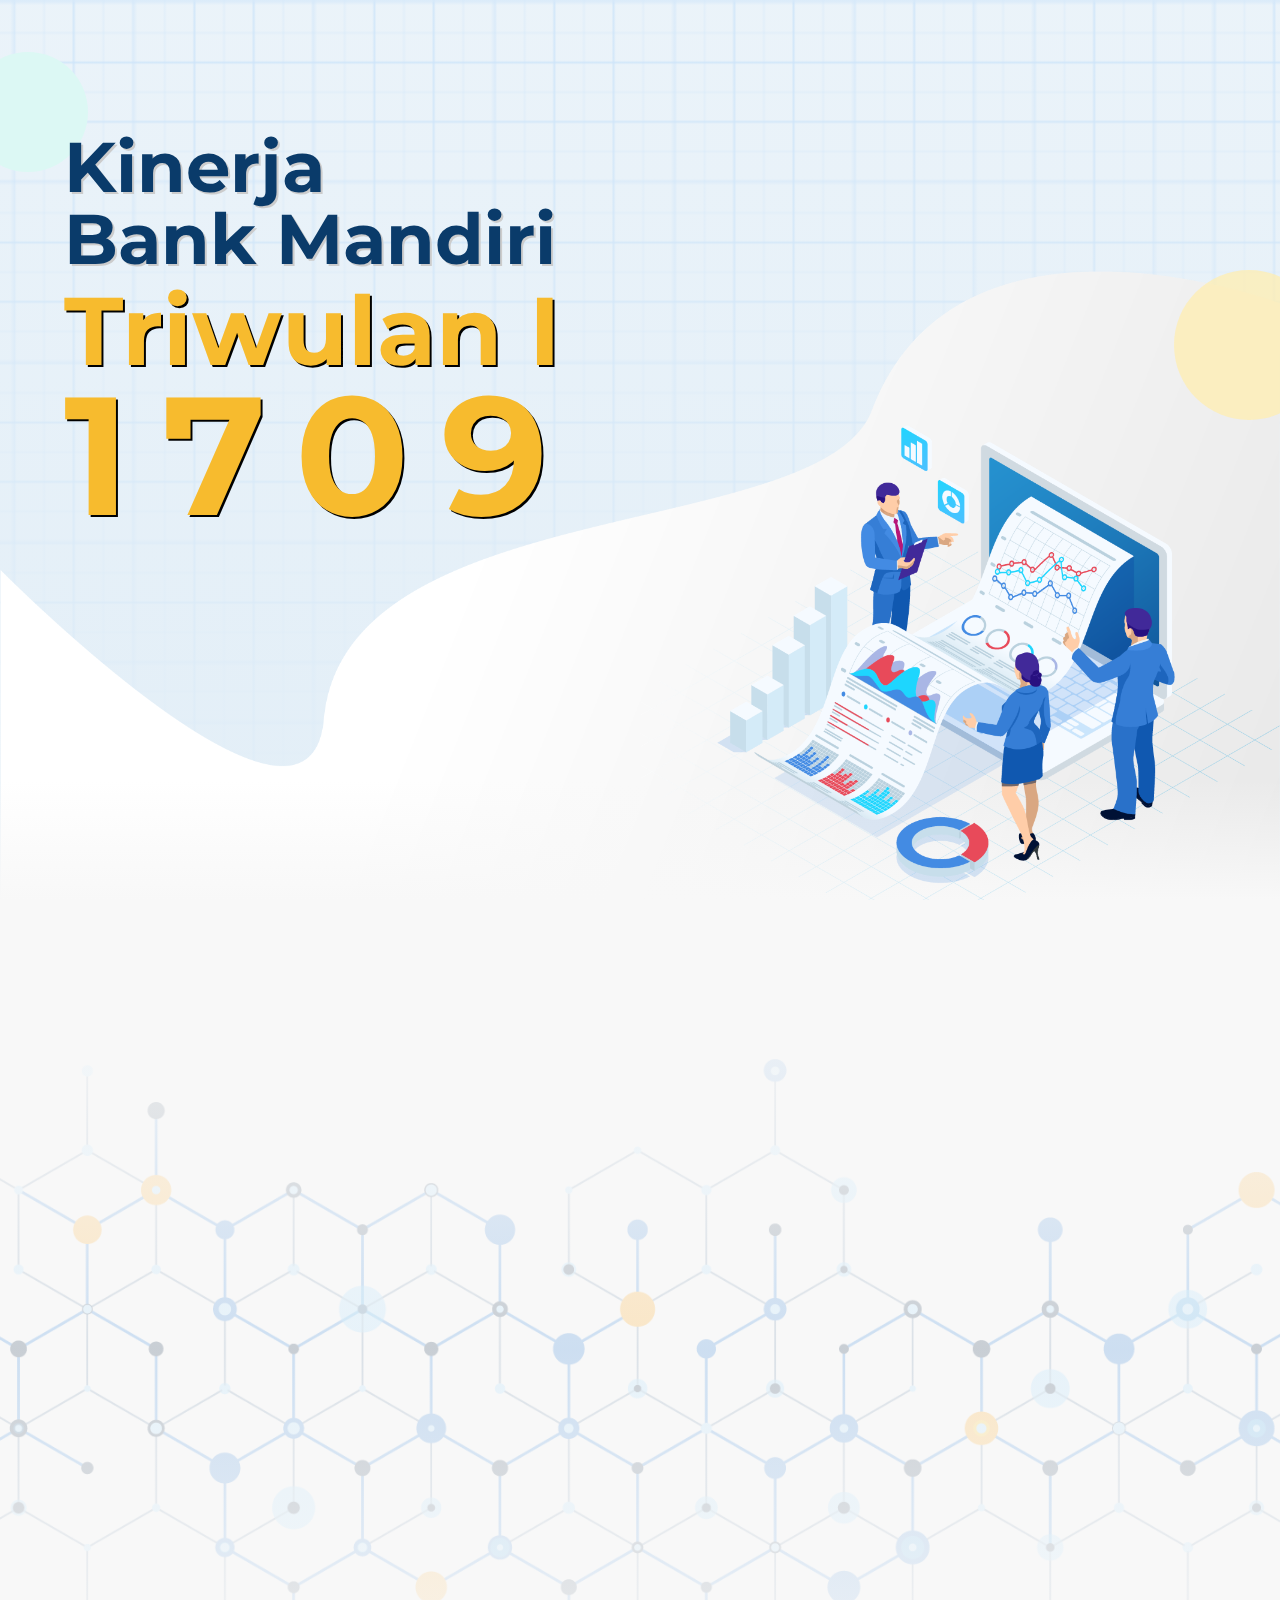
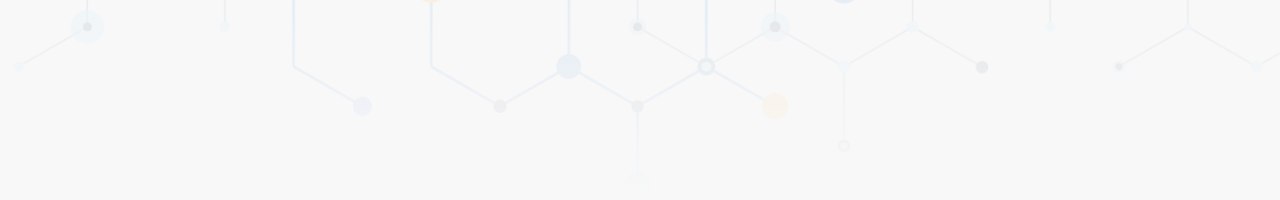
==== index.html @ 41bf1d3c "c" ====
<!DOCTYPE html>
<html lang="en">

<head>
    <meta charset="UTF-8">
    <meta name="viewport" content="width=device-width, initial-scale=1.0">
    <meta http-equiv="X-UA-Compatible" content="ie=edge">
    <title>Bank Mandiri</title>
    <link rel="icon" href="img/fav.JPG" sizes="16x16" type="image/png">
    <link rel="stylesheet" href="sass/bootstrap.min.css">
    <link rel="stylesheet" href="sass/font-awesome.css">
    <link rel="stylesheet" href="sass/slick-theme.css">
    <link rel="stylesheet" href="sass/slick.css">
    <link rel="stylesheet" href="sass/aos.css">
    <link rel="stylesheet" href="sass/cek.css">
    <!-- <link rel="stylesheet" href="https://cdn.jsdelivr.net/npm/charts.css/dist/charts.min.css"> -->
    <link rel="stylesheet" href="sass/style.css">
</head>

<body>
    <div class="o-hidden">
        <div class="headerpp"></div>
        <div class="preloader" hidden>
            <div class="waiting">
                <img src="https://cdn.detik.net.id/xasset/images/logo-detikx.png?v=202304271143" alt="detikX" title="detikX" loading="lazy" class="animate" />
            </div>
        </div>
        <!-- yes -->

        <section class="banner">
            <div class="bola bola-hijau"></div>
            <div class="bola bola-pink"></div>
            <div class="banner__img">
                <img src="img/garis.png" alt>
            </div>
            <div class="ilus">
                <img src="img/wave.png" alt>
            </div>

            <div class="banner__title">
                <h2 class="first" data-aos="fade-down" data-aos-delay="500" data-aos-duration="1000">Kinerja</h2>
                <h2 class="first" data-aos="fade-down" data-aos-delay="500" data-aos-duration="1000">Bank Mandiri</h2>
                <h2 class="second" data-aos="fade-up" data-aos-delay="800" data-aos-duration="1000">Triwulan I</h2>
                <h2 class="third" data-aos="fade-up" data-aos-delay="800" data-aos-duration="1000" id="value">2023</h2>
            </div>
            <div class="img" data-aos="fade-in" data-aos-delay="500" data-aos-duration="1000">
                <img src="img/bg-top.png" alt>
            </div>
        </section>

        <section class="pembukaan">
            <div class="kertas">
                <picture>
                    <source media="(max-width:766px)" srcset="img/eps3/bgbg-kotak.png">
                    <img src="img/eps3/semua.png" alt="Flowers">
                </picture>
            </div>

            <div class="wrap-orang">
                <!-- <div class="orang1">
                        <img src="img/eps3/org1.png" alt="">
                    </div>
                    <div class="orang2">
                        <img src="img/eps3/org2.png" alt="">
                    </div> -->
                <img src="img/eps3/semua.png" alt>
            </div>
            <div class="foto-wash">
                <!-- <img src="https://akcdn.detik.net.id/community/media/visual/2022/12/28/kartu-kredit-bank-mandiri.jpeg?w=1080" alt=""> -->
            </div>
            <div class="container">
                <div class="row">

                    <div class="col-md-8 offset-md-2">
                        <p class="firstletter" data-aos="fade-in" data-aos-delay="500" data-aos-duration="1000">
                            Bank Mandiri berhasil membukukan pertumbuhan kinerja keuangan yang positif pada awal tahun 2023. Hal ini merupakan hasil dari strategi Bank Mandiri yang berfokus pada pendekatan ekosistem bisnis baik dari sisi pembiayaan maupun pendanaan.
                        </p>

                        <p data-aos="fade-in" data-aos-delay="600" data-aos-duration="1000">Kondisi perekonomian Indonesia yang kondusif juga mendukung performa Bank Mandiri. Data Badan Pusat Statistik (BPS) menunjukkan pertumbuhan ekonomi Indonesia tumbuh 5,03% <i>year on year</i> (yoy) pada kuartal I-2023.

                        </p>

                        <p data-aos="fade-in" data-aos-delay="600" data-aos-duration="1000">Pertumbuhan ekonomi itu tercipta berkat kebijakan-kebijakan strategis pemerintah yang akomodatif, efektif, dan relevan dengan kebutuhan masyarakat. Seiring dengan aktivitas usaha masyarakat meningkat dan iklim investasi semakin
                            inklusif dan berkualitas.
                        </p>

                    </div>
                </div>

                <div class="row">
                    <div class="col-md-8 offset-md-2">
                        <div class="row category-click contentx" data-aos="fade-down" data-aos-delay="1200" data-aos-duration="1000">
                            <div class="col-6">
                                <div class="click airline-name
                                        category-airline" id="bmri">
                                    Kinerja Saham BMRI
                                </div>
                            </div>
                            <div class="col-6">
                                <div class="click airline-name
                                        category-airline" id="dividen">
                                    Pembagian Dividen
                                </div>
                            </div>
                            <div class="col-6">
                                <div class="click airline-name
                                        category-airline" id="keuangan">
                                    Kinerja Keuangan
                                </div>
                            </div>
                            <div class="col-6">
                                <div class="click airline-name
                                        category-airline" id="kredit">
                                    Pertumbuhan Kredit
                                </div>
                            </div>

                            <div class="col-6">
                                <div class="click airline-name
                                        category-airline" id="umkm">
                                    Kredit UMKM Tumbuh Baik
                                </div>
                            </div>

                            <div class="col-6">
                                <div class="click airline-name
                                        category-airline" id="highlights">
                                    Highlights Bank Mandiri
                                </div>
                            </div>

                        </div>
                    </div>
                </div>

                <div class="text-center sumbers totop mt-2" data-aos="fade-up" data-aos-delay="600" data-aos-duration="1000">
                    Sumber: <br> Paparan Kinerja Triwulan I 2023 <br> Bank Mandiri
                </div>
            </div>
        </section>

        <div class="refund">
            <div class="detail-refund">
                <!-- kinerja saham -->
                <section class="data-table airline-content close-info" id="show-bmri">
                    <!-- <div class="kotak">
                        <img src="img//eps3/batik.png" alt>
                    </div> -->

                    <div class="bgbg">
                        <img src="img/eps3/bgbg-kotak.png" alt>
                    </div>

                    <div class="container totop">
                        <div class="row">
                            <div class="col-md-10 offset-md-1">

                                <div class="title__cek">
                                    <div class="batik2">
                                        <img src="img/eps3/batik2.png" alt>
                                    </div>
                                    <h2 class="totop" data-aos="fade-in" data-aos-delay="500" data-aos-duration="1000">Kinerja Saham BMRI Mengawali Tahun 2023
                                    </h2>
                                </div>
                                <br>
                                <div class="row">
                                    <div class="col-md-8 offset-md-2">
                                        <p data-aos="fade-in" data-aos-delay="600" data-aos-duration="1000">Secara Year-to-Date Hingga 31 Maret 2023, Kenaikan Nilai Saham BMRI Lebih Tinggi Dibandingkan Dengan IHSG & Bank Besar Lainnya Secara Aggregate</p>
                                    </div>
                                </div>

                                <h3 class="text-center h3" data-aos="fade-in" data-aos-delay="600" data-aos-duration="1000">
                                    Data Saham Hingga 31 Maret 2023
                                </h3>
                                <div class="kotaksa">
                                    <div class="img" data-aos="fade-right" data-aos-delay="600" data-aos-duration="1000">
                                        <img src="img/eps3/saham_1.png" alt>
                                    </div>
                                </div>

                                <div class="mt-5">
                                    <!-- <h3 class="text-center">Detail</h3> -->
                                    <div class="table-responsive
                                            table-striped" data-aos="fade-in" data-aos-delay="600" data-aos-duration="1000">
                                        <table class="table ">
                                            <thead>
                                                <th>
                                                    <td></td>
                                                    <td>Penutupan Harga Saham 30 Des-22 (Rp)</td>
                                                    <td>Penutupan Harga Saham 31 Mar-23 (Rp)</td>
                                                    <td>Perubahan YtD (%)</td>
                                                </th>
                                            </thead>
                                            <tbody class="cek">
                                                <!-- <tr>
                                                        <td>Nama</td>
                                                        <td>Penutupan Harga Saham 30 Des-22 (Rp)</td>
                                                        <td>Penutupan Harga Saham 31 Mar-23 (Rp)</td>
                                                        <td>Perubahan YtD (%)</td>
                                                    </tr> -->
                                                <tr>
                                                    <td></td>
                                                    <td>BMRI</td>
                                                    <td>9.925</td>
                                                    <td>10.325</td>
                                                    <td>4.0</td>
                                                </tr>
                                                <tr>
                                                    <td></td>
                                                    <td>IHSG</td>
                                                    <td>6.851</td>
                                                    <td>6.805</td>
                                                    <td>-0.7</td>
                                                </tr>
                                                <tr>
                                                    <td></td>
                                                    <td>10 Bank di Indonesia (selain BMRI)
                                                    </td>
                                                    <td>6.549</td>
                                                    <td>6.803</td>
                                                    <td>0.5</td>
                                                </tr>
                                            </tbody>
                                        </table>
                                    </div>
                                </div>

                                <div class="mt-5">
                                    <h3 class="text-center h3" data-aos="fade-in" data-aos-delay="600" data-aos-duration="1000">Pertumbuhan Kredit dan DPK Bank Mandiri dan Industri</h3>

                                    <div class="mt-5">
                                        <h4 class="text-center" data-aos="fade-in" data-aos-delay="600" data-aos-duration="1000">Pertumbuhan Kredit
                                        </h4>
                                        <div class="kotaksa" data-aos="fade-right" data-aos-delay="600" data-aos-duration="1000">
                                            <div class="img">
                                                <img src="img/eps3/saham_2.png" alt>
                                            </div>
                                        </div>
                                    </div>

                                    <div class="mt-5">
                                        <h4 class="text-center" data-aos="fade-in" data-aos-delay="600" data-aos-duration="1000">Pertumbuhan DPK
                                        </h4>
                                        <div class="kotaksa" data-aos="fade-right" data-aos-delay="600" data-aos-duration="1000">
                                            <div class="img">
                                                <img src="img/eps3/saham_3.png" alt>
                                            </div>
                                        </div>
                                    </div>
                                </div>
                            </div>
                        </div>
                        <div class="closer">Tutup</div>
                    </div>
                </section>

                <!-- Pembagian dividen -->
                <section class="data-table airline-content close-info" id="show-dividen">
                    <div class="bgbg">
                        <img src="img//eps3/bgbg-kotak.png" alt>
                    </div>
                    <div class="container totop">
                        <div class="row">
                            <div class="col-md-10 offset-md-1">
                                <div class="title__cek">
                                    <div class="batik2">
                                        <img src="img/eps3/batik2.png" alt>
                                    </div>
                                    <h2 class="totop" data-aos="fade-in" data-aos-delay="600" data-aos-duration="1000">
                                        Pembagian Dividen Serta Pelaksanaan Stock Split
                                    </h2>
                                </div>
                                <br>

                                <div class="text-center">
                                    <p data-aos="fade-in" data-aos-delay="600" data-aos-duration="1000">BMRI Secara Konsisten Membagikan Dividen Kepada Pemegang Saham</p>
                                    <div>
                                        <h3 class="h3" data-aos="fade-in" data-aos-delay="600" data-aos-duration="1000">
                                            Pembagian Dividen
                                        </h3>
                                        <div class="kotaksa">
                                            <div class="img" data-aos="fade-down" data-aos-delay="600" data-aos-duration="1000">
                                                <img src="img/eps3/Deviden_1.png" alt>
                                            </div>
                                        </div>
                                        <div class="text-center" data-aos="fade-in" data-aos-delay="600" data-aos-duration="1000">
                                            <small>Catatan:</small>
                                            <small>(a) Dividen yield dihitung menggunakan harga penutupan tahunan</small>
                                        </div>
                                    </div>
                                    <br>
                                    <div>
                                        <h3 class="h3" data-aos="fade-in" data-aos-delay="600" data-aos-duration="1000">
                                            Pelaksanaan Stock Split Dengan Rasio 1:2 BMRI di 2023
                                        </h3>
                                        <br>
                                        <div class="kotaksa">
                                            <div class="img" data-aos="fade-down" data-aos-delay="600" data-aos-duration="1000">
                                                <img src="img/eps3/Deviden_2.png" alt>
                                            </div>
                                        </div>
                                        <div class="text-center">
                                            <div class="highlight" data-aos="fade-in" data-aos-delay="600" data-aos-duration="1000">
                                                <p>Dengan <i><b>Stock Split</b></i>, investor dapat membeli saham Bank Mandiri mulai dari <b>Rp522.500</b> (harga 1 lot)</p>
                                            </div>
                                        </div>
                                    </div>
                                </div>
                            </div>
                        </div>
                        <div class="closer">Tutup</div>
                    </div>
                </section>

                <!-- kinerja keuangan -->
                <section class="data-table airline-content close-info" id="show-keuangan">
                    <div class="bgbg">
                        <img src="img//eps3/bgbg-kotak.png" alt>
                    </div>
                    <div class="container totop">
                        <div class="row">
                            <div class="col-md-10 offset-md-1">
                                <div class="title__cek totop">
                                    <div class="batik2">
                                        <img src="img/eps3/batik2.png" alt="">
                                    </div>
                                    <h2 class="totop" data-aos="fade-in" data-aos-delay="600" data-aos-duration="1000">Kinerja Keuangan Di Awal 2023
                                    </h2>
                                </div>
                                <br>
                                <div class="table-responsive rightxs">
                                    <table class="table table-striped" data-aos="fade-down" data-aos-delay="600" data-aos-duration="1000">
                                        <thead>
                                            <tr>
                                                <td>Indikator</td>
                                                <td>Mar-22</td>
                                                <td>Des-22</td>
                                                <td>Mar-23</td>
                                                <td>QoQ</td>
                                                <td class="text-right">YoY</td>
                                            </tr>
                                        </thead>
                                        <tbody>
                                            <tr>
                                                <td>Aset (Miliar)</td>
                                                <td class="text-right">1.734.075</td>
                                                <td>1.992.545</td>
                                                <td>1.908.171</td>
                                                <td>-4,23%</td>
                                                <td class="text-right">10,04%</td>
                                            </tr>
                                            <tr>
                                                <td><strong>Kredit (Rp
                                                            Miliar)</strong></td>
                                                <td class="text-right"><strong>1.072.852</strong></td>
                                                <td><strong>1.202.230</strong></td>
                                                <td><strong>1.205.464</strong></td>
                                                <td><strong>0,27%</strong></td>
                                                <td class="text-right"><strong>12,36%</strong></td>
                                            </tr>
                                            <tr>
                                                <td>Dana Pihak Ketiga (Rp Miliar)
                                                </td>
                                                <td class="text-right">1.269.009</td>
                                                <td>1.490.845</td>
                                                <td>1.391.149</td>
                                                <td>-6,69% </td>
                                                <td class="text-right">9,62%</td>
                                            </tr>
                                            <tr>
                                                <td><strong>CASA Ratio <sup>(b)</sup></strong>
                                                </td>
                                                <td class="text-right"><strong>75,0%</strong></td>
                                                <td><strong>77,6%</strong></td>
                                                <td><strong>79,2%</strong></td>
                                                <td><strong>1,58pts</strong></td>
                                                <td class="text-right"><strong>4,22pts</strong></td>
                                            </tr>
                                            <tr>
                                                <td>NPL Gross Ratio <sup>(b)</sup></td>
                                                <td class="text-right">2,74%</td>
                                                <td>1,88%</td>
                                                <td>1,70%</td>
                                                <td>-18bps </td>
                                                <td class="text-right">-104bps</td>
                                            </tr>
                                            <tr>
                                                <td>Coverage Ratio <sup>(b)</sup></td>
                                                <td class="text-right">266%</td>
                                                <td>311%</td>
                                                <td>337%</td>
                                                <td>25,6pts </td>
                                                <td class="text-right">70,2pts</td>
                                            </tr>

                                            <tr>
                                                <td><strong>
                                                            <i>
                                                                YTD Net Interest
                                                                Margin
                                                                (NIM)
                                                                <sup>(b)</sup>
                                                            </i>
                                                        </strong></td>
                                                <td class="text-right"><strong>5,01%</strong></td>
                                                <td><strong>5,16%</strong></td>
                                                <td><strong>5,11%</strong></td>
                                                <td><strong>-5bps</strong>
                                                </td>
                                                <td class="text-right"><strong>+10bps</strong></td>
                                            </tr>

                                            <tr>
                                                <td><strong>
                                                            BOPO <sup>b</sup>
                                                        </strong></td>
                                                <td class="text-right"><strong>56,4%</strong></td>
                                                <td><strong>57,4%</strong></td>
                                                <td><strong>54,8%</strong></td>
                                                <td><strong>-2,52pts</strong>
                                                </td>
                                                <td class="text-right"><strong>-1,54pts</strong></td>
                                            </tr>

                                            <tr>
                                                <td><strong>
                                                            Return on Equity
                                                            (ROE) <sup>a</sup>
                                                        </strong></td>
                                                <td class="text-right"><strong>22,2%</strong></td>
                                                <td><strong>22,6%</strong></td>
                                                <td><strong>24,6%</strong></td>
                                                <td><strong>1,94pts</strong>
                                                </td>
                                                <td class="text-right"><strong>2,41pts</strong></td>
                                            </tr>

                                            <tr>
                                                <td>Capital Adequacy Ratio (CAR)
                                                    <sup>(b)</sup></td>
                                                <td class="text-right">18,2%</td>
                                                <td>19,5%</td>
                                                <td>19,5%</td>
                                                <td>+6bps </td>
                                                <td class="text-right">+1,32ptss</td>
                                            </tr>
                                        </tbody>

                                    </table>
                                </div>

                                <br> <br>
                            </div>
                        </div>
                        <div class="row">
                            <div class="col-md-10 offset-md-1" data-aos="fade-in" data-aos-delay="600" data-aos-duration="1000">
                                <small>Catatan</small>
                                <br>
                                <small>(a) Laba bersih dibagi Tier-1 capital di akhir bulan selama periode tahun berjalan, <i>Bank-only</i></small> <br>
                                <small>(b) Bank-only</small>
                            </div>
                        </div>
                        <div class="closer">Tutup</div>
                    </div>
                </section>

                <!-- pertumbuhan kredit -->
                <section class="data-table airline-content close-info" id="show-kredit">
                    <div class="bgbg">
                        <img src="img/eps3/bgbg-kotak.png" alt>
                    </div>
                    <div class="container totop">
                        <div class="row">
                            <div class="col-md-10 offset-md-1">
                                <div class="text-center">
                                    <div class="totop title__cek">
                                        <div class="batik2">
                                            <img src="img/eps3/batik2.png" alt="">
                                        </div>
                                        <h2 class="totop" data-aos="fade-in" data-aos-delay="600" data-aos-duration="1000">Pertumbuhan Kredit dan Dana Pihak Ketiga Tumbuh Secara Stabil
                                        </h2>
                                    </div>
                                </div>
                                <br>
                                <div class="text-center">
                                    <p data-aos="fade-in" data-aos-delay="600" data-aos-duration="1000">Pertumbuhan DPK Bank Mandiri Ditopang Oleh Dana Murah</p>
                                </div>
                                <div class="kotaksa">
                                    <div class="img" data-aos="fade-down" data-aos-delay="600" data-aos-duration="1000">
                                        <img src="img/eps3/pertumbuhan_kredit_1.png" alt>
                                    </div>
                                </div>
                                <div class="kotaksa">
                                    <div class="img" data-aos="fade-down" data-aos-delay="600" data-aos-duration="1000">
                                        <img src="img/eps3/pertumbuhan_kredit_2.png" alt>
                                    </div>
                                </div>
                                <div class="kotaksa">
                                    <div class="img" data-aos="fade-down" data-aos-delay="600" data-aos-duration="1000">
                                        <img src="img/eps3/pertumbuhan_kredit_3.png" alt>
                                    </div>
                                </div>
                            </div>
                        </div>
                        <div class="closer">Tutup</div>
                    </div>
                </section>

                <!-- kredit umkm -->
                <section class="data-table airline-content close-info" id="show-umkm">
                    <div class="bgbg">
                        <img src="img/eps3/bgbg-kotak.png" alt>
                    </div>
                    <div class="container">
                        <div class="row">
                            <div class="col-md-10 offset-md-1">
                                <div class="text-center">
                                    <div class="title__cek totop">
                                        <div class="batik2">
                                            <img src="img/eps3/batik2.png" alt="">
                                        </div>
                                        <h2 class="totop" data-aos="fade-in" data-aos-delay="600" data-aos-duration="1000">
                                            Kredit UMKM tumbuh dengan baik didukung oleh penyaluran KUR
                                        </h2>
                                    </div>
                                </div>
                                <br>

                                <br>

                                <div class="totop">
                                    <h3 class="h3" data-aos="fade-in" data-aos-delay="600" data-aos-duration="1000">Kredit UMKM <sup>b</sup> tumbuh double digit per Maret 2023</h3>
                                    <div class="kotaksa">
                                        <div class="img" data-aos="fade-down" data-aos-delay="600" data-aos-duration="1000">
                                            <img src="img/eps3/umkm1.png" alt>
                                        </div>
                                    </div>
                                    <br>
                                    <h3 class="h3">KUR menjangkau 52.863 debitur per Maret 2023 <sup>a</sup></h3>
                                    <div class="kotaksa">
                                        <div class="img" data-aos="fade-down" data-aos-delay="600" data-aos-duration="1000">
                                            <img src="img/eps3/umkm2.png" alt>
                                        </div>
                                    </div>
                                </div>
                                <br>
                            </div>
                        </div>

                        <div class="closer">Tutup</div>
                    </div>
                </section>

                <!-- highlights -->
                <section class="data-table airline-content close-info" id="show-highlights">
                    <div class="bgbg">
                        <img src="img/eps3/bgbg-kotak.png" alt="">
                    </div>
                    <div class="container totop">
                        <div class="text-center title__cek">
                            <div class="batik2">
                                <img src="img/eps3/batik2.png" alt="">
                            </div>
                            <h2 class=" totop" data-aos="fade-in" data-aos-delay="600" data-aos-duration="1000">
                                Highlights Kinerja Bank Mandiri Q1 2023
                            </h2>
                        </div>
                        <br>
                        <div class="row">
                            <div class="col-md-10 offset-md-1">
                                <!-- <div class="kotaksa">
                                    <div class="img">
                                        <img src="img/eps3/kinerja_7.png" alt>
                                    </div>
                                </div> -->
                                <div class="laba">
                                    <h3>LABA BERSIH</h3>
                                    <p>
                                        <i>(setelah pajak dan kepentingan non-pengendali)</i>
                                    </p>
                                    <div class="font-big">Rp 12,6 Tn</div>
                                    <div class="all">
                                        <i class="fa fa-caret-up" aria-hidden="true"></i> <span>25,2% YoY</span>
                                    </div>
                                </div>
                                <div class="row">
                                    <div class="col-8 col-md-6 position-relative">
                                        <div class="rightc"></div>
                                        <div class="all-high totop">

                                            <div class="to-center" data-aos="fade-down" data-aos-delay="600" data-aos-duration="1000">
                                                <h3>Total Aset</h3>
                                                <p>Rp1.908 Tn</p>
                                                <div class="fawe">
                                                    <i class="fa fa-caret-up" aria-hidden="true"></i> 10.0% YoY
                                                </div>
                                            </div>
                                            <div class="datas py-3" data-aos="fade-down" data-aos-delay="600" data-aos-duration="1000">
                                                <div class="datas-left">
                                                    <h4 class="titled">Aset</h4>
                                                </div>
                                                <div class="datas-right">
                                                    <ul>
                                                        <li>Total kredit sebesar Rp1.205 Tn, atau tumbuh 12,4% YoY</li>
                                                    </ul>
                                                </div>

                                            </div>

                                        </div>
                                    </div>
                                    <div class="col-8 offset-2 col-md-6 position-relative">
                                        <div class="leftc"></div>
                                        <div class="all-high totop">
                                            <div class="to-center" data-aos="fade-down" data-aos-delay="600" data-aos-duration="1000">
                                                <h3>Total DPK</h3>
                                                <p>Rp1.391 Tn</p>
                                                <div class="fawe">
                                                    <i class="fa fa-caret-up" aria-hidden="true"></i> 9,62% YoY
                                                </div>
                                            </div>
                                            <div class="datas py-3" data-aos="fade-down" data-aos-delay="600" data-aos-duration="1000">
                                                <div class="datas-left">
                                                    <h4 class="titled">Likuiditas</h4>
                                                </div>
                                                <div class="datas-right">
                                                    <ul>
                                                        <li>
                                                            Total Dana Murah sebesar Rp1.032 Tn atau tumbuh sebesar 15,6% YoY
                                                        </li>
                                                        <li>
                                                            Rasio Dana Murah sebesar 74,2%, atau naik sebesar 3,86pts YoY
                                                        </li>
                                                    </ul>
                                                </div>

                                            </div>

                                        </div>
                                    </div>
                                    <div class="col-8 offset-4 col-md-6 position-relative">
                                        <div class="rightc"></div>
                                        <div class="all-high totop">
                                            <div class="to-center" data-aos="fade-down" data-aos-delay="600" data-aos-duration="1000">
                                                <h3>PPOP</h3>
                                                <p>Rp20,9 Tn</p>
                                                <div class="fawe">
                                                    <i class="fa fa-caret-up" aria-hidden="true"></i> 18,3% YoY
                                                </div>
                                            </div>
                                            <div class="datas py-3" data-aos="fade-down" data-aos-delay="600" data-aos-duration="1000">
                                                <div class="datas-left">
                                                    <h4 class="titled">Pendapatan</h4>
                                                </div>
                                                <div class="datas-right">
                                                    <ul>
                                                        <li>
                                                            Pendapatan Bunga Bersih sebesar Rp23,0 Tn, atau tumbuh 12,4% YoY​
                                                        </li>
                                                        <li>
                                                            Pendapatan Non-Bunga sebesar Rp9,7 Tn, atau tumbuh 12,6% YoY​
                                                        </li>
                                                    </ul>
                                                </div>

                                            </div>

                                        </div>
                                    </div>
                                    <div class="col-8 offset-4 col-md-6 position-relative">
                                        <div class="leftc"></div>
                                        <div class="all-high totop">
                                            <div class="to-center" data-aos="fade-up" data-aos-delay="600" data-aos-duration="1000">
                                                <h3>NIM</h3>
                                                <p>5,40%</p>
                                                <div class="fawe">
                                                    <i class="fa fa-caret-up" aria-hidden="true"></i> 9bps YoY
                                                </div>
                                            </div>
                                            <div class="datas py-3" data-aos="fade-up" data-aos-delay="600" data-aos-duration="1000">
                                                <div class="datas-left">
                                                    <h4 class="titled">Profitabilitas</h4>
                                                </div>
                                                <div class="datas-right">
                                                    <ul>
                                                        <li>
                                                            BOPO Bank-only sebesar 54,8%, atau turun 1,54pts​ YoY
                                                        </li>
                                                        <li>
                                                            Return on Equity Bank-only* (Modal Tier-1) sebesar 24,6%, atau tumbuh 2,41pts YoY​
                                                        </li>
                                                    </ul>
                                                </div>

                                            </div>

                                        </div>
                                    </div>
                                    <div class="col-8 offset-2 col-md-6 position-relative">
                                        <div class="rightc"></div>
                                        <div class="all-high totop">
                                            <div class="to-center" data-aos="fade-up" data-aos-delay="600" data-aos-duration="1000">
                                                <h3>Rasio NPL</h3>
                                                <p>1,77%</p>
                                                <div class="fawe">
                                                    <i class="fa fa-caret-down" aria-hidden="true"></i> 89bps YoY
                                                </div>
                                            </div>
                                            <div class="datas py-3" data-aos="fade-up" data-aos-delay="600" data-aos-duration="1000">
                                                <div class="datas-left">
                                                    <h4 class="titled">Kualitas Aset</h4>
                                                </div>
                                                <div class="datas-right">
                                                    <ul>
                                                        <li>
                                                            Cost of Credit sebesar 1,18%, atau membaik 39bps YoY​
                                                        </li>
                                                        <li>
                                                            Loan at Risk (LaR) sebesar 11,3%, atau membaik 5,32pts YoY​
                                                        </li>
                                                        <li>
                                                            NPL Coverage sebesar 303%, atau naik 55,8pts YoY​
                                                        </li>
                                                    </ul>
                                                </div>

                                            </div>

                                        </div>
                                    </div>
                                    <div class="col-8 offset-1 col-md-6 position-relative">
                                        <div class="all-high totop">
                                            <div class="to-center" data-aos="fade-up" data-aos-delay="600" data-aos-duration="1000">
                                                <h3>CAR</h3>
                                                <p>20,3%</p>
                                                <div class="fawe">
                                                    <i class="fa fa-caret-up" aria-hidden="true"></i> 2,29pts YoY
                                                </div>
                                            </div>
                                            <div class="datas py-3" data-aos="fade-up" data-aos-delay="600" data-aos-duration="1000">
                                                <div class="datas-left">
                                                    <h4 class="titled">Permodalan</h4>
                                                </div>
                                                <div class="datas-right">
                                                    <ul>
                                                        <li>
                                                            Total Tier-1 CAR sebesar 19,1%, atau naik sebesar 221bps YoY
                                                        </li>

                                                    </ul>
                                                </div>

                                            </div>

                                        </div>
                                    </div>
                                </div>
                            </div>
                        </div>
                        <div class="closer">Tutup</div>
                    </div>
                </section>
            </div>
        </div>

        <section class="penutup" hidden>
            <div class="container">
                <div class="row">
                    <div class="col-md-10 offset-md-1">
                        <div class="text-center mb-3" data-aos="fade-in" data-aos-delay="500" data-aos-duration="700">
                            <h3>Sumber: Bank Mandiri</h3>
                        </div>
                        <hr>
                        <div class="text-center mt-3 mb-3">
                            <h4 class="font-bold" data-aos="fade-in" data-aos-delay="500" data-aos-duration="700">
                                Tim Penyusun
                            </h4>
                        </div>
                        <div class="text-center mb-3">
                            <div class="all" data-aos="fade-in" data-aos-delay="500" data-aos-duration="700">
                                <div class="gelar">
                                    Penulis
                                </div>
                                <div class="name">
                                    Irwan Nugroho
                                </div>

                            </div>

                            <div class="all" data-aos="fade-in" data-aos-delay="500" data-aos-duration="700">
                                <div class="gelar">
                                    HTML 5
                                </div>
                                <div class="name">
                                    Dedi Arief Wibisono
                                </div>

                            </div>

                            <div class="all" data-aos="fade-in" data-aos-delay="500" data-aos-duration="700">
                                <div class="gelar">
                                    Desain Grafis
                                </div>
                                <div class="name">
                                    Mindra Purnomo
                                </div>

                            </div>
                        </div>
                    </div>
                </div>
            </div>
        </section>


        <div class="footerm"></div>
    </div>
    <script src="js/jquery-3.5.1.min.js"></script>
    <script src="js/bootstrap.min.js"></script>
    <!-- <script src="js/chart.min.js"></script>
    <script src="js/chart.js"></script> -->
    <!-- <script src="js/gsap.min.js"></script>
    <script src="js/ScrollTrigger.min.js"></script> -->
    <script src="js/aos.js"></script>
    <script src="js/app.js"></script>
</body>

</html>
---- sass/cek.css ----
.parent {
    border: 1px solid red;
}

.sticky-header {
    background-color: #1591fe;
    color: #fff;
    padding: 1em;
    text-align: center;
}

.is-sticky {
    position: sticky;
    top: 0;
}
---- sass/style.css ----
@import url("https://fonts.googleapis.com/css2?family=Bebas+Neue&family=Libre+Baskerville&family=DM+Serif+Display&family=Oxanium&family=Red+Hat+Display:wght@400;700&family=Bree+Serif&family=Kanit:wght@600&family=Montserrat:wght@400;700&display=swap");@font-face{font-family:"Aeonik Medium";src:url("../fonts/Aeonik-Medium.woff2");src:url("../fonts/Aeonik-Medium.woff2") format("woff2")}@font-face{font-family:"Aeonik Regular";src:url("../fonts/Aeonik-Regular.woff2");src:url("../fonts/Aeonik-Regular.woff2") format("woff2")}body{overflow-x:hidden}.o-hidden{overflow-x:clip}body,main{font-family:'Red Hat Display', sans-serif}.firstletter::first-letter{float:left;font-weight:bold;margin-right:8px;font-size:60px;font-size:6rem;line-height:40px;line-height:4rem;height:4rem;text-transform:uppercase}.slick-slide{margin:0 16px}.slick-list{margin:0 -16px}.slick-next,.slick-prev{border:2px solid rgba(255,255,255,0.5);width:42px;background:rgba(135,195,211,0.6);height:42px;border-radius:50%}.slick-next:hover,.slick-next:focus,.slick-next:active,.slick-prev:hover,.slick-prev:focus,.slick-prev:active{background:rgba(135,195,211,0.8)}.slick-next::before,.slick-prev::before{font-family:"FontAwesome";z-index:99;color:white}.slick-next{right:-16px;z-index:9}.slick-next::before{content:"\f054"}.slick-prev{left:-16px;z-index:9}.slick-prev::before{content:"\f053"}.slick-dots li button::before{font-size:39px;content:"";width:20px;height:3px}.isdesktop{display:block}@media screen and (max-width: 766px){.isdesktop{display:none}}.ismobile{display:none}@media screen and (max-width: 766px){.ismobile{display:block}}#nav{background:rgba(0,120,130,0.5) !important;z-index:99 !important;backdrop-filter:blur(11px)}@media screen and (max-width: 766px){#nav{backdrop-filter:initial}}.share_icon>a{padding:0}#share{z-index:108}.share_icon>a i{font-size:25px;line-height:initial}@media screen and (max-width: 766px){.share_icon>a i{font-size:16px !important;line-height:initial}}h2,h3{font-weight:700}section{padding:32px 0;min-height:100vh;position:relative;background:#f8f8f8;z-index:8}section p,section div{font-size:1.2rem}@media screen and (max-width: 766px){section p,section div{font-size:1.2rem}}.totop{position:relative;z-index:88}::-webkit-scrollbar{width:5px;height:5px}::-webkit-scrollbar-track{background:#f1f1f1}::-webkit-scrollbar-thumb{background:#888}::-webkit-scrollbar-thumb:hover{background:#555}.bg-trsp-white{background:rgba(255,255,255,0.07);padding:8px 16px;border-radius:8px}.bg-trsp-white p,.bg-trsp-white blockquote{margin-bottom:0;color:white}.titlex{font-family:'Aeonik Medium', sans-serif;font-weight:700;color:white;font-size:3.5rem;line-height:4rem}@media screen and (max-width: 766px){.titlex{font-size:2.2rem;line-height:2.4rem}}.highlights{color:#f7bb2e;font-weight:700}.headerpp{position:fixed;top:0;right:0;z-index:102;left:0;height:56px;display:none;width:100%;background:black}@media screen and (max-width: 766px){.footerm{position:fixed;height:46px;width:100%;background:#bbb;z-index:999;display:none;left:0;right:0;bottom:0}}.test-sticky{position:sticky;top:56px}@media screen and (max-width: 766px){.test-sticky{margin-bottom:24px;top:0;text-align:center}}@media screen and (max-width: 766px){.font-in{font-size:1.9rem}}.title__cek{width:fit-content;color:#002750;padding:8px 8px;border-bottom:4px solid;margin:0 auto;text-align:center;position:relative;border-radius:16px;overflow-x:hidden;background:white}.title__cek .batik2{position:absolute;left:-144px;bottom:0;width:100px;opacity:.3;height:auto;z-index:2;width:320px}@media screen and (max-width: 766px){.title__cek .batik2{width:100px;left:-44px}}.title__cek .batik2 img{width:100%;height:100%;object-fit:contain}.title__cek h2{margin-bottom:0;font-size:3.3rem;font-family:'Montserrat' !important}@media screen and (max-width: 766px){.title__cek h2{font-size:1.8rem}}.banner{width:100vw;background:white;height:100%;padding:0;z-index:9;position:relative}.banner #animations-example-4{height:200px;max-width:300px;margin:0 auto;position:absolute;left:0;bottom:0;z-index:9}.banner #animations-example-4 tbody td{transform-origin:bottom;animation:revealing-bars 4s linear infinite}@keyframes revealing-bars{0%{transform:scaleY(0)}15%{transform:scaleY(1)}}.banner::after{content:"";position:absolute;left:0;right:0;bottom:0;height:120px;background:linear-gradient(to top, #f8f8f8, transparent)}.banner .ilus{position:absolute;left:0;right:0;bottom:0;width:100%;height:auto}.banner .ilus img{width:100%;height:100%;object-fit:contain}.banner .img{width:50vw;height:auto;z-index:21;position:absolute;right:0;bottom:0}@media screen and (max-width: 766px){.banner .img{width:100%;bottom:90px}}.banner .img img{width:100%;height:100%;object-fit:cover}.banner .bola{position:absolute;z-index:1}.banner .bola-pink{right:-44px;top:30vh;width:150px;border-radius:50%;height:150px;background:#ffeeafbd}.banner .bola-hijau{left:-32px;top:52px;width:120px;height:120px;border-radius:50%;background:#dcf8f4}.banner__test{position:absolute;right:10vw;bottom:10vh;width:550px;z-index:10;height:auto}@keyframes MoveUpDown{0%,
            100%{right:0px}50%{right:16px}}.banner__test .bu{position:absolute;bottom:5vh;width:100%;height:420px}.banner__test .bu.animation-one{animation:MoveUpDown 1.5s linear infinite;right:0}.banner__test .bu img{width:100%;height:100%;object-fit:contain}@media screen and (max-width: 766px){.banner__test{width:90vw;top:initial;bottom:10vh;right:initial;left:8px}}.banner__test img{width:100%;height:100%;object-fit:contain}.banner__title{position:absolute !important;left:5vw;z-index:6;top:15vh}@media screen and (max-width: 766px){.banner__title{text-align:center;left:50%;width:100%;transform:translate(-50%, 0%)}}.banner__title h2{color:white;font-family:'Montserrat', sans-serif;text-shadow:2px 2px black;line-height:7rem;font-weight:700}@media screen and (max-width: 766px){.banner__title h2{line-height:3rem}}.banner__title h2.first{font-size:4.4rem;color:#0a3b6a;line-height:4rem;text-shadow:2px 2px #ccc}@media screen and (max-width: 766px){.banner__title h2.first{font-size:2.6rem;line-height:2.6rem;margin-bottom:0}}.banner__title h2.second{font-size:6rem;color:#f7bb2e;line-height:6.5rem}@media screen and (max-width: 766px){.banner__title h2.second{font-size:2.6rem;line-height:2.6rem;margin-bottom:0}}.banner__title h2.third{font-size:10.5rem;color:#f7bb2e;line-height:8rem;letter-spacing:2rem}@media screen and (max-width: 766px){.banner__title h2.third{font-size:2.6rem;line-height:2.6rem;margin-bottom:0;letter-spacing:normal}}.banner__img{width:100%;opacity:1;height:100%;position:absolute;inset:0}@media screen and (max-width: 766px){.banner__img{opacity:.7}}.banner__img::before{content:"";position:absolute;inset:0;background:linear-gradient(to top, #e2eef7, rgba(226,238,247,0.7))}@media screen and (max-width: 766px){.banner__img::before{background:linear-gradient(to top, #e2eef7, rgba(226,238,247,0.5))}}@media screen and (max-width: 766px){.banner__img{height:100vh}}.banner__img img{width:100%;height:100%;object-fit:cover}.pembukaan{background:#f8f8f8;color:white;position:relative;padding:72px 0 32px;z-index:12;color:#302b2b;font-family:'Red Hat Display', sans-serif}.pembukaan .sumbers{font-size:1.2rem}.pembukaan .wrap-orang{display:none}@media screen and (max-width: 766px){.pembukaan .wrap-orang{display:block;height:50vh;position:absolute;bottom:25vh;left:0;right:0;width:100vw}}@media screen and (max-width: 766px){.pembukaan .wrap-orang::before{content:"";position:absolute;inset:0;background:linear-gradient(to top, #f8f8f8, transparent)}}.pembukaan .wrap-orang img{width:100%;height:100%;object-fit:cover}.pembukaan .wrap-orang .orang1{position:absolute;bottom:0;left:10vw;right:0;width:100px;height:auto}.pembukaan .wrap-orang .orang1 img{width:100%;height:100%;object-fit:contain}.pembukaan .wrap-orang .orang2{position:absolute;bottom:0;left:40vw;right:0;width:80px;height:auto}.pembukaan .wrap-orang .orang2 img{width:100%;height:100%;object-fit:contain}.pembukaan .awan{position:absolute;left:10vw;top:10vh;display:none;width:120px;height:auto}.pembukaan .awan img{width:100%;height:100%;object-fit:contain}@media screen and (max-width: 766px){.pembukaan{padding:80px 0 145px}}.pembukaan .anim-1{position:absolute;left:5vw;bottom:35vh;width:auto;height:auto}@media screen and (max-width: 766px){.pembukaan .anim-1{bottom:5vh}}.pembukaan .anim-1 img{width:100%;height:100%;object-fit:contain}.pembukaan .anim-3{position:absolute;left:5vw;top:5vh;width:auto;height:auto}@media screen and (max-width: 766px){.pembukaan .anim-3{top:0;left:3vw}}.pembukaan .anim-3 img{width:100%;height:100%;object-fit:contain}.pembukaan .anim-5{position:absolute;right:5vw;top:5vh;width:auto;height:auto}@media screen and (max-width: 766px){.pembukaan .anim-5{top:0}}.pembukaan .anim-5 img{width:100%;height:100%;object-fit:contain}.pembukaan .dots{position:absolute;right:10vw;bottom:15vh;width:180px;opacity:1;height:auto}@media screen and (max-width: 766px){.pembukaan .dots{bottom:10vh;width:90px}}.pembukaan .dots img{width:100%;height:100%;object-fit:contain}.pembukaan .hp{position:absolute;bottom:0;left:0;width:320px;height:auto}.pembukaan .hp img{width:100%;height:100%;object-fit:contain}.pembukaan .kertas{position:absolute;inset:0;width:100%;height:100%}@media screen and (max-width: 766px){.pembukaan .kertas{opacity:.2}}.pembukaan .kertas::after{content:"";position:absolute;inset:0;background:linear-gradient(to top, #f8f8f8, rgba(248,248,248,0.8), #f8f8f8)}@media screen and (max-width: 766px){.pembukaan .kertas::after{background:linear-gradient(to top, #f8f8f8, rgba(248,248,248,0.1), #f8f8f8)}}.pembukaan .kertas img{width:100%;height:100%;object-fit:cover}.pembukaan .imagez{position:absolute;left:0;bottom:0;right:0;top:0;opacity:.2}.pembukaan .imagez::before{position:absolute;content:"";inset:0;background:linear-gradient(to top, transparent, #002750)}.pembukaan .imagez img{width:100%;height:100%;object-fit:cover}.font-bold{font-family:'Montserrat';font-weight:700}.blocking{background:#f7bb2e}.data-table{position:relative}.data-table small{font-size:.8rem}@media screen and (max-width: 766px){.data-table small{font-size:.6rem}}.data-table .laba{background:#f5f6e2;padding:8px;margin:0 auto 24px;width:fit-content;border-radius:16px;box-shadow:1px 2px 3px #bbb}.data-table .laba h3{font-family:'Montserrat';text-align:center;color:#002750}.data-table .laba p{font-size:.75rem;text-align:center;margin-bottom:0}.data-table .laba .font-big{text-align:center;font-size:1.85rem;font-weight:700;color:#002750}.data-table .laba .all{text-align:center;font-size:1.5rem}.data-table .laba .all span{margin-left:8px;font-weight:bold;color:green}.data-table .laba .all i{color:green}.data-table .to-center{text-align:center;border-bottom:1px dashed;padding:4px 0}.data-table .to-center h3{font-size:1.6rem;font-family:'Montserrat'}.data-table .to-center p{font-size:1.8rem;font-weight:700;color:#1a6ec4;display:inline}@media screen and (max-width: 766px){.data-table .to-center p{display:block}}.data-table .to-center .fawe{color:green;display:inline;font-size:1.8rem;font-weight:700;margin-left:8px}@media screen and (max-width: 766px){.data-table .to-center .fawe{display:block}}.data-table .rightc{position:absolute;border:2px dashed #002750;z-index:2;right:-32px;bottom:-100px;width:140px;height:200px}.data-table .rightc::before{content:"";position:absolute;width:138px;bottom:0px;height:196px;right:0px;border:2px solid #fff}.data-table .leftc{position:absolute;border:2px dashed #002750;z-index:2;left:-32px;bottom:-100px;width:236px;height:200px}@media screen and (max-width: 766px){.data-table .leftc{width:180px}}.data-table .leftc::before{content:"";position:absolute;width:234px;bottom:0px;height:196px;left:0px;border:2px solid #fff}@media screen and (max-width: 766px){.data-table .leftc::before{width:178px}}.data-table .all-high{padding:0 8px;background:#e2eef7;margin-bottom:16px;border-radius:8px;position:relative}.data-table .all-high ul{padding:0 16px;margin:0}.data-table .all-high .datas{display:block}.data-table .all-high .datas-left{display:inline-block;width:40%;vertical-align:middle}@media screen and (max-width: 766px){.data-table .all-high .datas-left{width:100%;display:block}}.data-table .all-high .datas-right{display:inline-block;vertical-align:middle;font-size:1rem;width:55%}@media screen and (max-width: 766px){.data-table .all-high .datas-right{width:100%;display:block;font-size:.85rem}}.data-table .all-high .titled{width:auto;font-weight:700;text-align:center;font-size:2rem;color:#002750}@media screen and (max-width: 766px){.data-table .all-high .titled{font-size:1.3rem}}.data-table .all-high p{margin-bottom:0}.data-table .bgbg{position:absolute;inset:0;width:100%;height:100%;opacity:.1;z-index:2}@media screen and (max-width: 766px){.data-table .bgbg{opacity:.08}}.data-table .bgbg img{width:100%;height:100%;object-fit:cover}.data-table .closer{margin:24px auto 0;text-align:center;background:#002750;width:fit-content;padding:4px 16px;position:relative;z-index:65;border-radius:16px;color:#f7bb2e;font-weight:bold;cursor:pointer;font-size:1rem}.data-table .closer:hover{color:white}.data-table .wrappers{width:100%;height:auto}.data-table .wrappers .cek1{width:40%;display:inline-block;height:auto}.data-table .wrappers .cek1 img{width:100%;height:100%;object-fit:contain}.data-table.airline-content{display:none}.data-table .open{display:block;animation:showup 0.8s ease-in-out}@keyframes showup{0%{opacity:0}30%{opacity:0.1}50%{opacity:0.2}70%{opacity:0.6}100%{opacity:1}}.data-table .kotak{position:absolute;right:0;top:0;width:30vw;height:auto;opacity:.5;z-index:2}.data-table .kotak::before{content:"";position:absolute;inset:0;background:linear-gradient(to top, #f8f8f8, transparent)}.data-table .kotak img{width:100%;height:100%;object-fit:contain}.data-table h4{margin-bottom:0;font-weight:bold;color:#494949;font-size:1.2rem;font-family:'Montserrat';width:fit-content;padding:4px}.data-table .kotaksa .img{width:100%}@media screen and (max-width: 766px){.data-table .kotaksa .img{width:100%}}.data-table .kotaksa .img img{width:100%;height:auto;object-fit:contain}@media screen and (max-width: 766px){.data-table .kotaksa .img img{width:100%;height:auto;object-fit:contain}}.data-table .kotaks{width:100%}.data-table .kotaks .img{width:100%;margin:32px auto;height:auto}@media screen and (max-width: 766px){.data-table .kotaks .img{width:200%}}.data-table .kotaks .img img{width:100%;height:100%;object-fit:contain}@media screen and (max-width: 766px){.data-table .kotaks{overflow-x:scroll}}.data-table table{backdrop-filter:blur(3px)}.data-table table strong{color:#002750}.data-table thead tr td{font-size:1rem;font-weight:bold}.data-table thead tr td:nth-child(2),.data-table thead tr td:nth-child(3),.data-table thead tr td:nth-child(4),.data-table thead tr td:nth-child(5){text-align:right}.data-table tbody.cek tr td:nth-child(2){font-size:1rem}.data-table tbody.cek tr td:nth-child(3),.data-table tbody.cek tr td:nth-child(4),.data-table tbody.cek tr td:nth-child(5){text-align:right}.data-table tbody td,.data-table thead td{padding:.5rem;font-size:.85rem}.data-table tbody td:first-child,.data-table thead td:first-child{text-align:left}.data-table .rightxs{text-align:right}.data-table .rightxs td:first-child{text-align:left}@media screen and (max-width: 766px){.data-table .rightxs td:first-child{text-align:left;width:240px;display:block}}.h3{font-weight:bold;font-family:'Montserrat' !important;width:fit-content;margin:0 auto;color:#002750;padding:8px;font-size:1.5rem;border-radius:8px}@media screen and (max-width: 766px){.h3{width:fit-content;padding:8px;font-size:1.4rem;border-radius:8px}}.choosen .click,.pembukaan .click{background:linear-gradient(45deg, #002750 75%, #f4af3c) !important;color:white;text-align:center;border-radius:24px;padding:16px 8px;font-size:1.5rem;cursor:pointer;font-weight:700;height:70px;transition:.3s;margin-bottom:16px;box-shadow:2px 3px 4px #ccc}@media screen and (max-width: 766px){.choosen .click,.pembukaan .click{padding:8px;color:#f8f8f8;height:fit-content;font-size:1.3rem;background:linear-gradient(45deg, #002750, #000) !important}}.choosen .click:hover,.pembukaan .click:hover{color:#f4af3c;background:linear-gradient(45deg, #002750 75%, #f1aa2e) !important}.penutup{background:#ebebeb;min-height:auto;position:relative;color:#333;padding:72px 0}.penutup .img{position:absolute;inset:0;opacity:.1;width:100%;height:auto}.penutup .img img{width:100%;height:100%;object-fit:cover}.penutup hr{background-color:rgba(255,255,255,0.3)}.penutup .all{margin-bottom:16px}.penutup .gelar{font-size:1rem;font-weight:initial}.penutup .name{font-size:1.2rem;font-weight:bold}.penutup h3{color:#e9a93a;font-family:'Montserrat'}.penutup .cardz{backdrop-filter:blur(8px);border-radius:8px;padding:16px;border:2px solid white;color:white;position:relative;overflow:hidden;height:180px;margin-bottom:24px}.penutup .cardz .ceks{position:absolute;bottom:16px;left:16px;right:16px}.penutup .cardz .ceks h4{font-size:1rem;font-family:'Montserrat'}.penutup .cardz .ceks h4,.penutup .cardz .ceks h3{margin:0;font-family:'Montserrat'}.penutup .cardz .imgk{position:absolute;right:16px;transform:rotate(90deg);top:16px;width:30px;height:30px}.penutup .cardz .imgk img{width:100%;height:100%;object-fit:contain}.penutup .cardz::before{content:"";position:absolute;left:-25%;top:-28%;height:100%;bottom:0;width:90%;overflow:hidden;transform:rotate(-45deg);background:rgba(255,255,255,0.15)}
/*# sourceMappingURL=style.css.map */
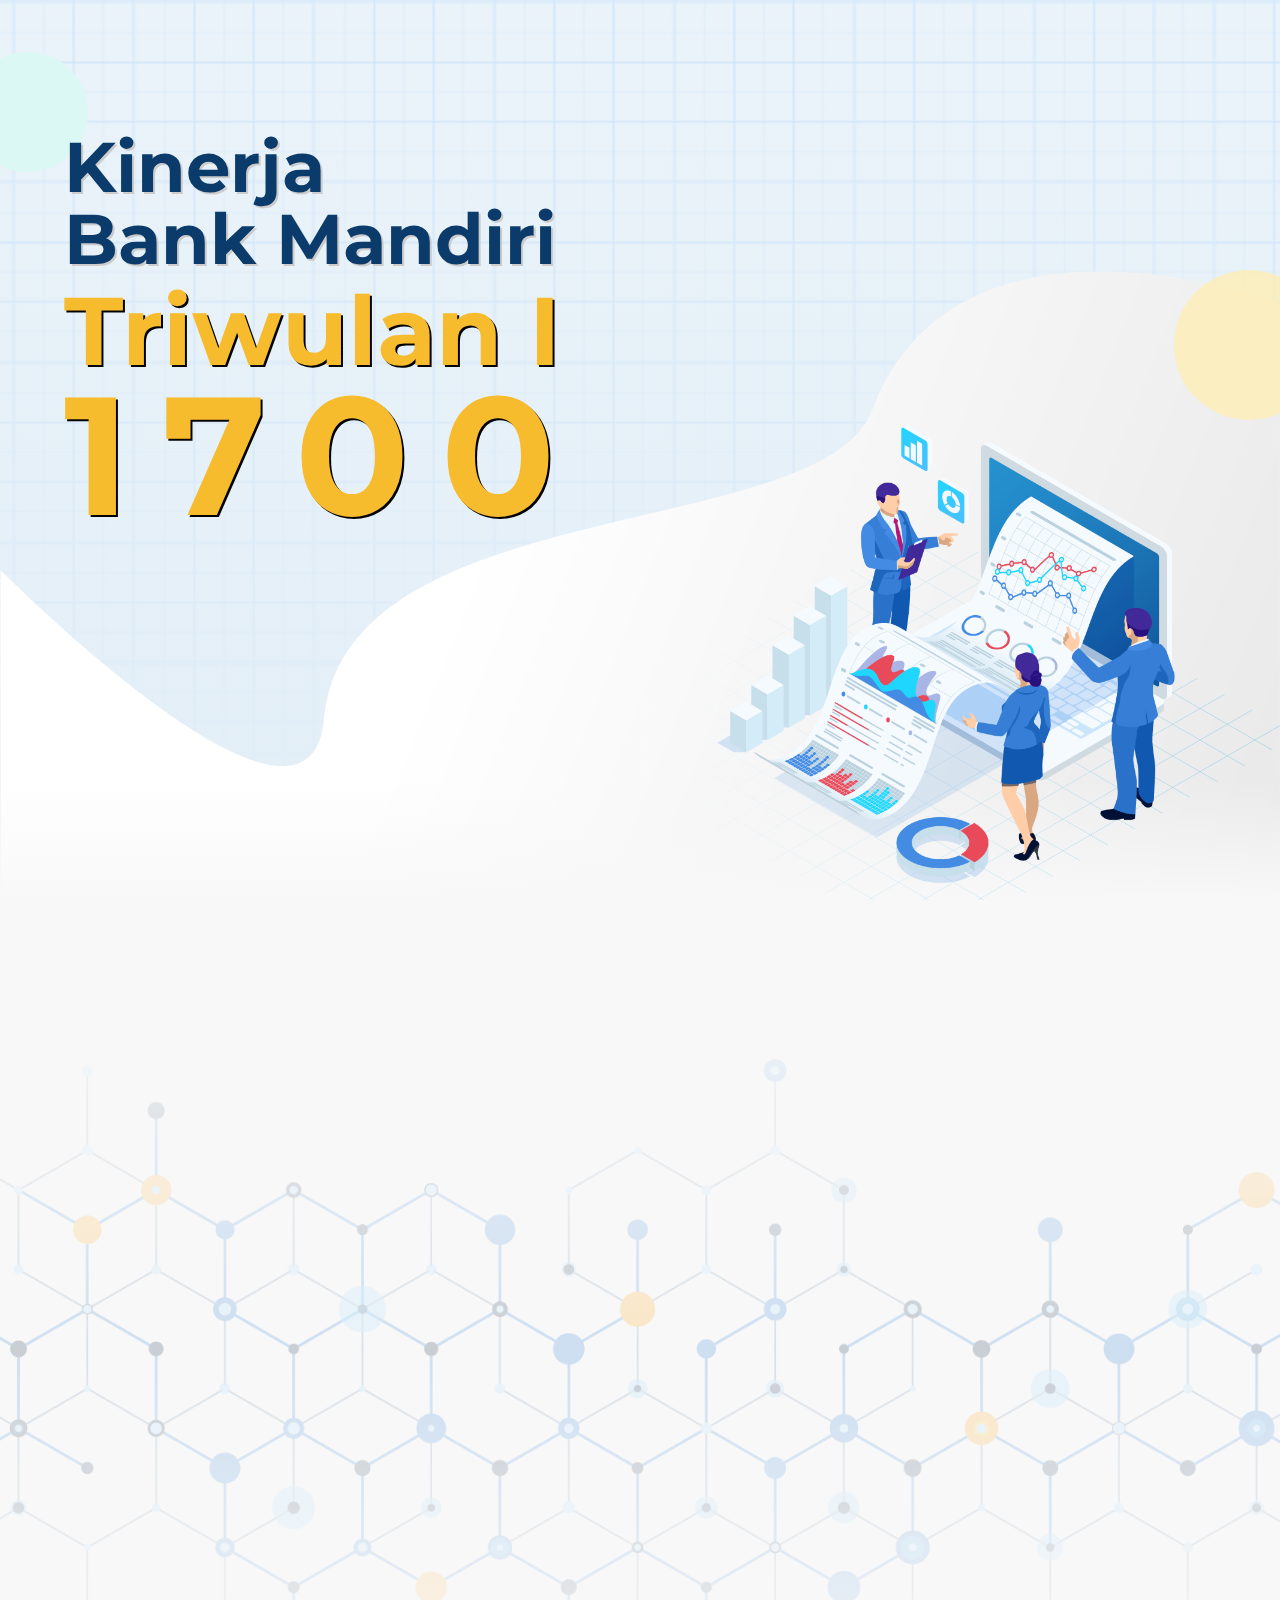
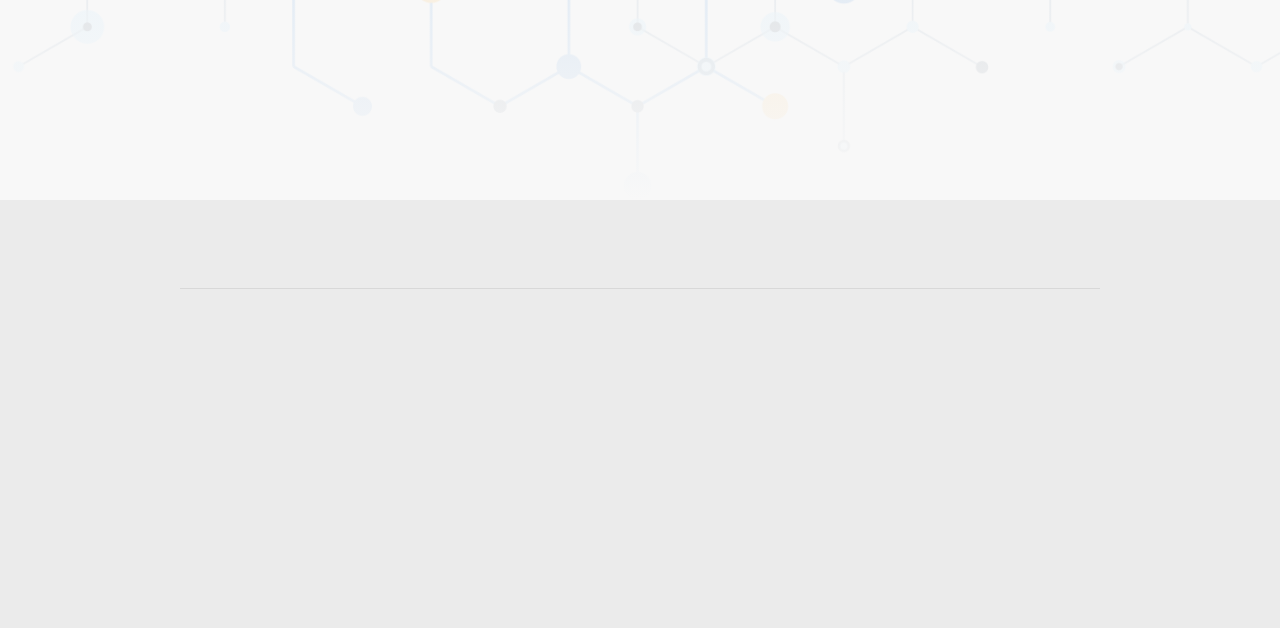
==== commit 7cc46c8d: "d" ====
--- a/index.html
+++ b/index.html
@@ -763,13 +763,13 @@
             </div>
         </div>
 
-        <section class="penutup" hidden>
+        <section class="penutup">
             <div class="container">
                 <div class="row">
                     <div class="col-md-10 offset-md-1">
-                        <div class="text-center mb-3" data-aos="fade-in" data-aos-delay="500" data-aos-duration="700">
+                        <!-- <div class="text-center mb-3" data-aos="fade-in" data-aos-delay="500" data-aos-duration="700">
                             <h3>Sumber: Bank Mandiri</h3>
-                        </div>
+                        </div> -->
                         <hr>
                         <div class="text-center mt-3 mb-3">
                             <h4 class="font-bold" data-aos="fade-in" data-aos-delay="500" data-aos-duration="700">
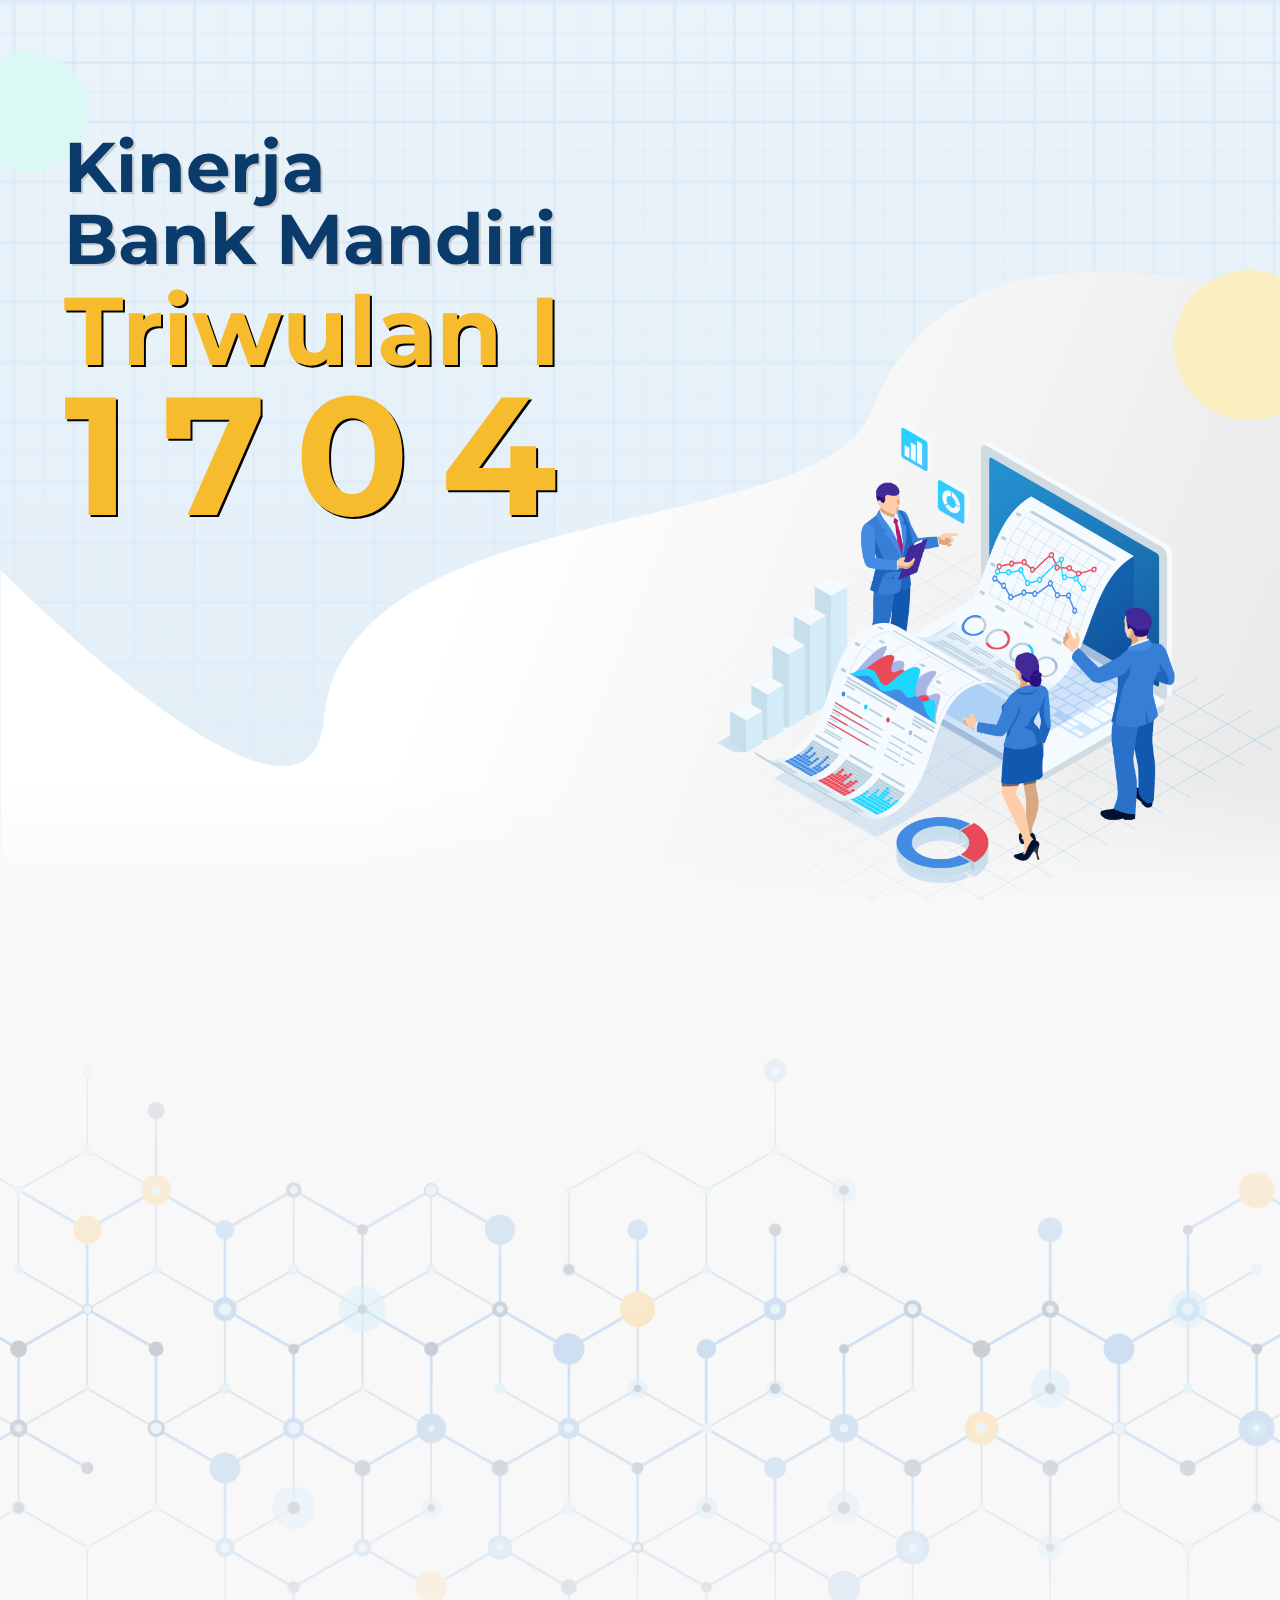
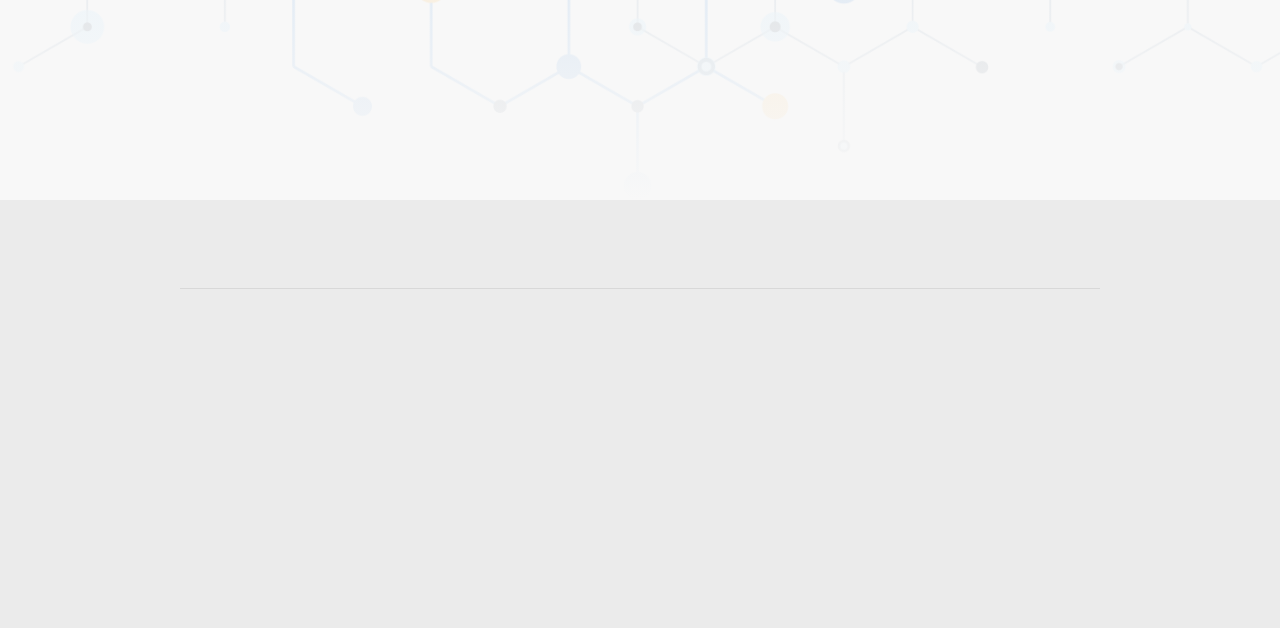
==== commit 88c747a3: "f" ====
--- a/index.html
+++ b/index.html
@@ -134,7 +134,7 @@
                 </div>
 
                 <div class="text-center sumbers totop mt-2" data-aos="fade-up" data-aos-delay="600" data-aos-duration="1000">
-                    Sumber: <br> Paparan Kinerja Triwulan I 2023 <br> Bank Mandiri
+                    Sumber Data: <br> Paparan Kinerja Triwulan I 2023 <br> Bank Mandiri
                 </div>
             </div>
         </section>
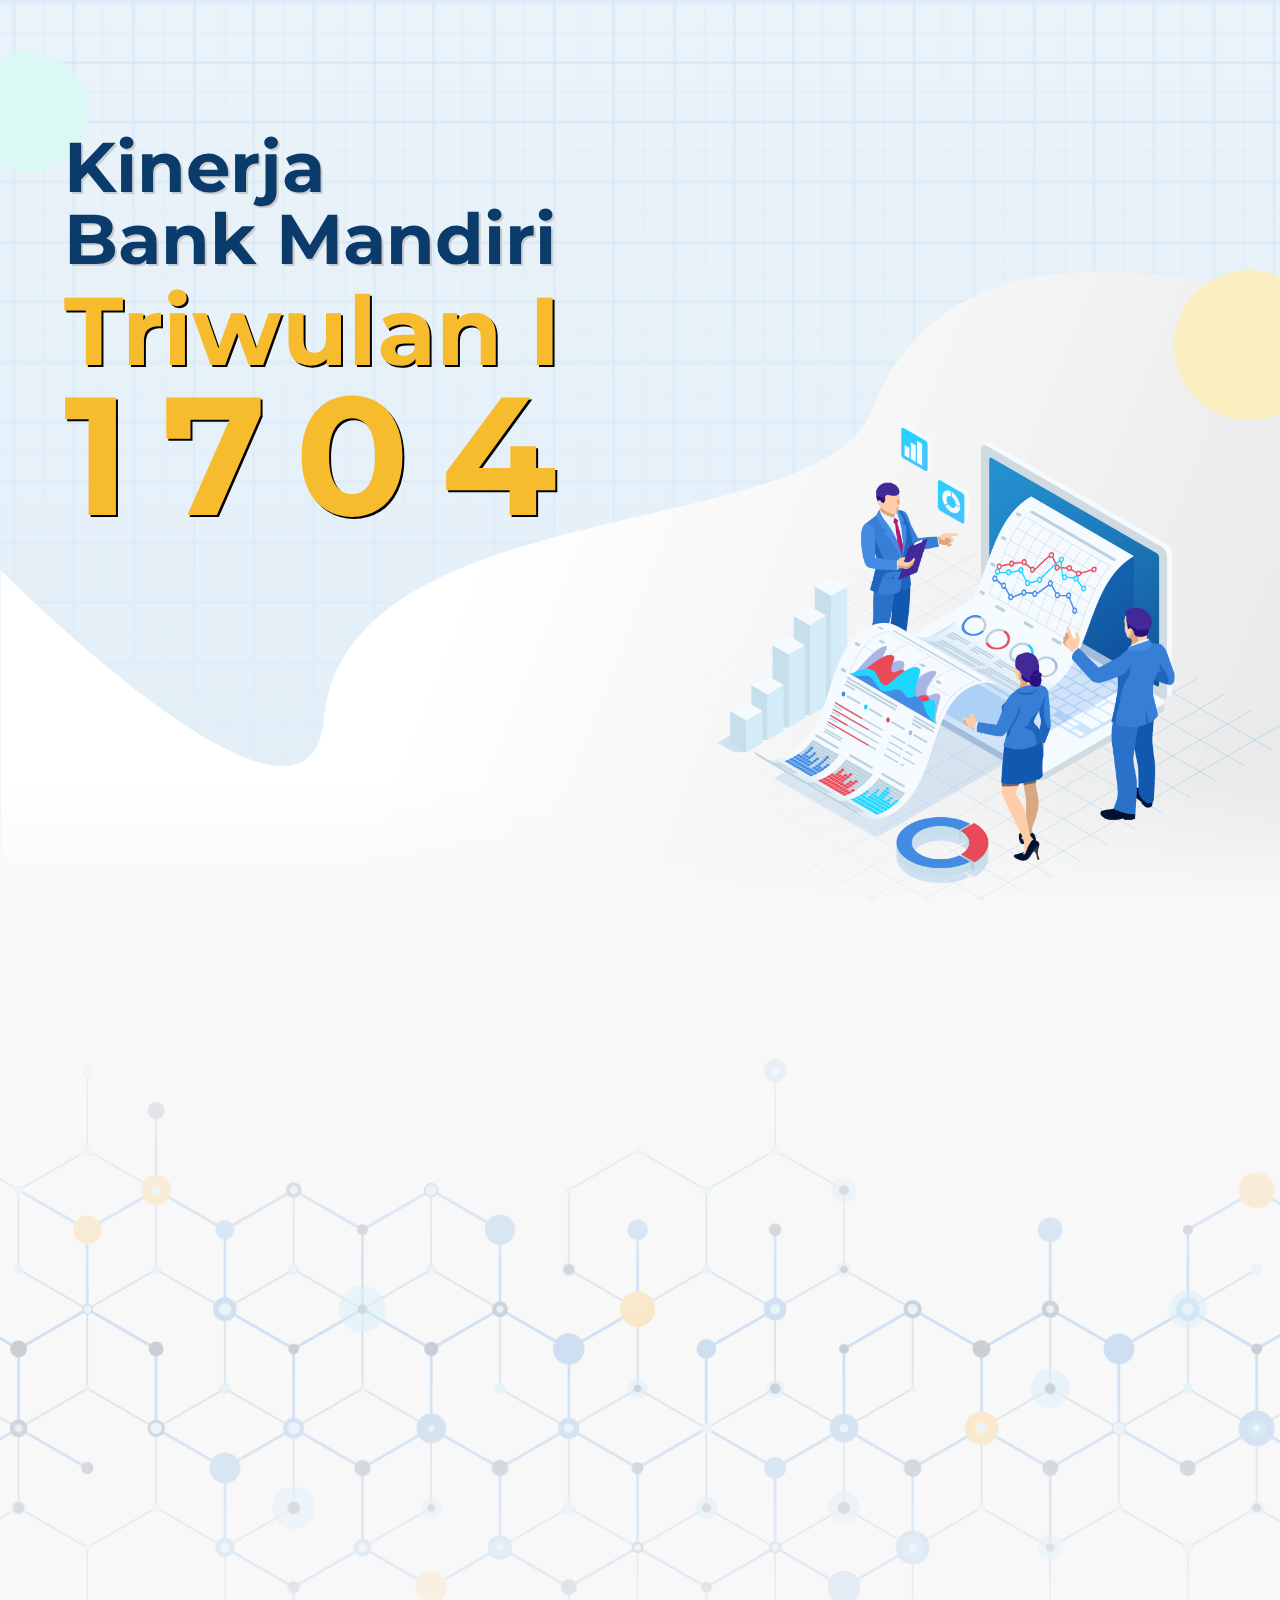
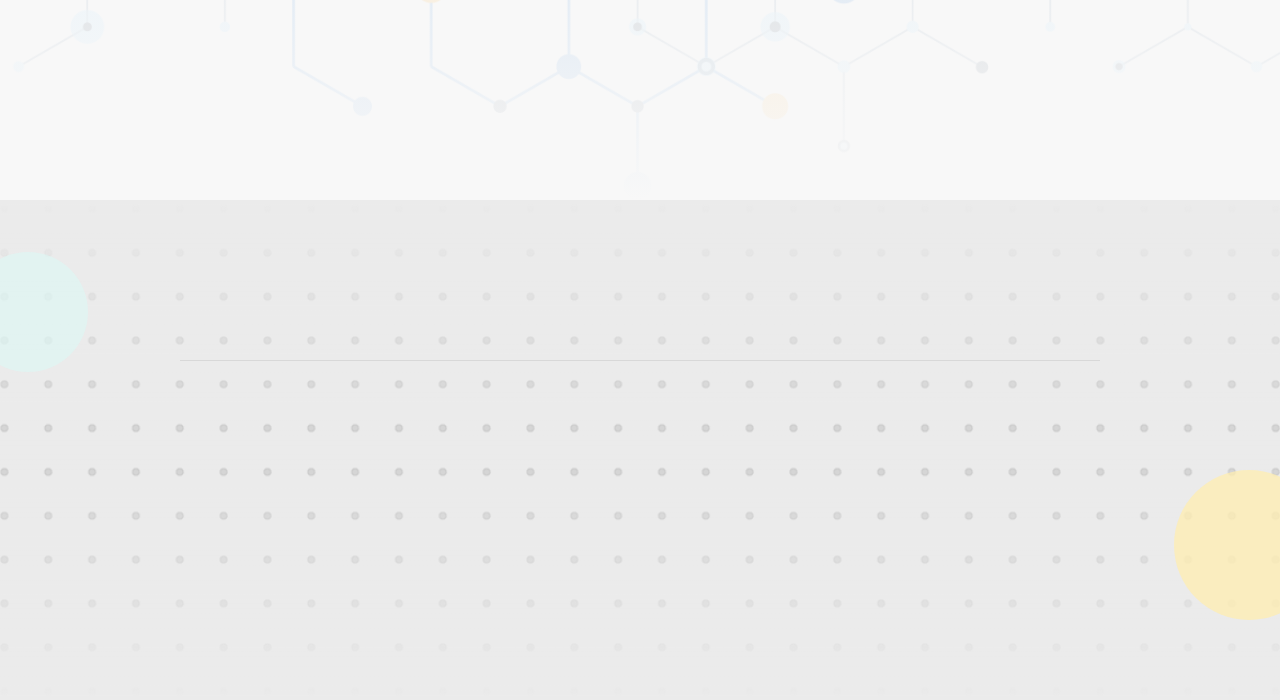
==== commit fb0d6cbd: "vfv" ====
--- a/index.html
+++ b/index.html
@@ -133,9 +133,9 @@
                     </div>
                 </div>
 
-                <div class="text-center sumbers totop mt-2" data-aos="fade-up" data-aos-delay="600" data-aos-duration="1000">
+                <!-- <div class="text-center sumbers totop mt-2" data-aos="fade-up" data-aos-delay="600" data-aos-duration="1000">
                     Sumber Data: <br> Paparan Kinerja Triwulan I 2023 <br> Bank Mandiri
-                </div>
+                </div> -->
             </div>
         </section>
 
@@ -764,19 +764,25 @@
         </div>
 
         <section class="penutup">
+            <div class="img">
+                <img src="img/panah.png" alt="">
+            </div>
+            <div class="bola bola-hijau"></div>
+            <div class="bola bola-pink"></div>
             <div class="container">
                 <div class="row">
                     <div class="col-md-10 offset-md-1">
-                        <!-- <div class="text-center mb-3" data-aos="fade-in" data-aos-delay="500" data-aos-duration="700">
-                            <h3>Sumber: Bank Mandiri</h3>
-                        </div> -->
+                        <div class="text-center mb- sumbs" data-aos="fade-in" data-aos-delay="500" data-aos-duration="700">
+                            Sumber Data: <br>
+                            <div class="f">Paparan Kinerja Triwulan I 2023 <br> Bank Mandiri</div>
+                        </div>
                         <hr>
-                        <div class="text-center mt-3 mb-3">
+                        <div class="text-center mt-3 mb-3 totop">
                             <h4 class="font-bold" data-aos="fade-in" data-aos-delay="500" data-aos-duration="700">
                                 Tim Penyusun
                             </h4>
                         </div>
-                        <div class="text-center mb-3">
+                        <div class="text-center mb-3 totop">
                             <div class="all" data-aos="fade-in" data-aos-delay="500" data-aos-duration="700">
                                 <div class="gelar">
                                     Penulis
--- a/sass/style.css
+++ b/sass/style.css
@@ -1,3 +1,3 @@
 @import url("https://fonts.googleapis.com/css2?family=Bebas+Neue&family=Libre+Baskerville&family=DM+Serif+Display&family=Oxanium&family=Red+Hat+Display:wght@400;700&family=Bree+Serif&family=Kanit:wght@600&family=Montserrat:wght@400;700&display=swap");@font-face{font-family:"Aeonik Medium";src:url("../fonts/Aeonik-Medium.woff2");src:url("../fonts/Aeonik-Medium.woff2") format("woff2")}@font-face{font-family:"Aeonik Regular";src:url("../fonts/Aeonik-Regular.woff2");src:url("../fonts/Aeonik-Regular.woff2") format("woff2")}body{overflow-x:hidden}.o-hidden{overflow-x:clip}body,main{font-family:'Red Hat Display', sans-serif}.firstletter::first-letter{float:left;font-weight:bold;margin-right:8px;font-size:60px;font-size:6rem;line-height:40px;line-height:4rem;height:4rem;text-transform:uppercase}.slick-slide{margin:0 16px}.slick-list{margin:0 -16px}.slick-next,.slick-prev{border:2px solid rgba(255,255,255,0.5);width:42px;background:rgba(135,195,211,0.6);height:42px;border-radius:50%}.slick-next:hover,.slick-next:focus,.slick-next:active,.slick-prev:hover,.slick-prev:focus,.slick-prev:active{background:rgba(135,195,211,0.8)}.slick-next::before,.slick-prev::before{font-family:"FontAwesome";z-index:99;color:white}.slick-next{right:-16px;z-index:9}.slick-next::before{content:"\f054"}.slick-prev{left:-16px;z-index:9}.slick-prev::before{content:"\f053"}.slick-dots li button::before{font-size:39px;content:"";width:20px;height:3px}.isdesktop{display:block}@media screen and (max-width: 766px){.isdesktop{display:none}}.ismobile{display:none}@media screen and (max-width: 766px){.ismobile{display:block}}#nav{background:rgba(0,120,130,0.5) !important;z-index:99 !important;backdrop-filter:blur(11px)}@media screen and (max-width: 766px){#nav{backdrop-filter:initial}}.share_icon>a{padding:0}#share{z-index:108}.share_icon>a i{font-size:25px;line-height:initial}@media screen and (max-width: 766px){.share_icon>a i{font-size:16px !important;line-height:initial}}h2,h3{font-weight:700}section{padding:32px 0;min-height:100vh;position:relative;background:#f8f8f8;z-index:8}section p,section div{font-size:1.2rem}@media screen and (max-width: 766px){section p,section div{font-size:1.2rem}}.totop{position:relative;z-index:88}::-webkit-scrollbar{width:5px;height:5px}::-webkit-scrollbar-track{background:#f1f1f1}::-webkit-scrollbar-thumb{background:#888}::-webkit-scrollbar-thumb:hover{background:#555}.bg-trsp-white{background:rgba(255,255,255,0.07);padding:8px 16px;border-radius:8px}.bg-trsp-white p,.bg-trsp-white blockquote{margin-bottom:0;color:white}.titlex{font-family:'Aeonik Medium', sans-serif;font-weight:700;color:white;font-size:3.5rem;line-height:4rem}@media screen and (max-width: 766px){.titlex{font-size:2.2rem;line-height:2.4rem}}.highlights{color:#f7bb2e;font-weight:700}.headerpp{position:fixed;top:0;right:0;z-index:102;left:0;height:56px;display:none;width:100%;background:black}@media screen and (max-width: 766px){.footerm{position:fixed;height:46px;width:100%;background:#bbb;z-index:999;display:none;left:0;right:0;bottom:0}}.test-sticky{position:sticky;top:56px}@media screen and (max-width: 766px){.test-sticky{margin-bottom:24px;top:0;text-align:center}}@media screen and (max-width: 766px){.font-in{font-size:1.9rem}}.title__cek{width:fit-content;color:#002750;padding:8px 8px;border-bottom:4px solid;margin:0 auto;text-align:center;position:relative;border-radius:16px;overflow-x:hidden;background:white}.title__cek .batik2{position:absolute;left:-144px;bottom:0;width:100px;opacity:.3;height:auto;z-index:2;width:320px}@media screen and (max-width: 766px){.title__cek .batik2{width:100px;left:-44px}}.title__cek .batik2 img{width:100%;height:100%;object-fit:contain}.title__cek h2{margin-bottom:0;font-size:3.3rem;font-family:'Montserrat' !important}@media screen and (max-width: 766px){.title__cek h2{font-size:1.8rem}}.banner{width:100vw;background:white;height:100%;padding:0;z-index:9;position:relative}.banner #animations-example-4{height:200px;max-width:300px;margin:0 auto;position:absolute;left:0;bottom:0;z-index:9}.banner #animations-example-4 tbody td{transform-origin:bottom;animation:revealing-bars 4s linear infinite}@keyframes revealing-bars{0%{transform:scaleY(0)}15%{transform:scaleY(1)}}.banner::after{content:"";position:absolute;left:0;right:0;bottom:0;height:120px;background:linear-gradient(to top, #f8f8f8, transparent)}.banner .ilus{position:absolute;left:0;right:0;bottom:0;width:100%;height:auto}.banner .ilus img{width:100%;height:100%;object-fit:contain}.banner .img{width:50vw;height:auto;z-index:21;position:absolute;right:0;bottom:0}@media screen and (max-width: 766px){.banner .img{width:100%;bottom:90px}}.banner .img img{width:100%;height:100%;object-fit:cover}.banner .bola{position:absolute;z-index:1}.banner .bola-pink{right:-44px;top:30vh;width:150px;border-radius:50%;height:150px;background:#ffeeafbd}.banner .bola-hijau{left:-32px;top:52px;width:120px;height:120px;border-radius:50%;background:#dcf8f4}.banner__test{position:absolute;right:10vw;bottom:10vh;width:550px;z-index:10;height:auto}@keyframes MoveUpDown{0%,
-            100%{right:0px}50%{right:16px}}.banner__test .bu{position:absolute;bottom:5vh;width:100%;height:420px}.banner__test .bu.animation-one{animation:MoveUpDown 1.5s linear infinite;right:0}.banner__test .bu img{width:100%;height:100%;object-fit:contain}@media screen and (max-width: 766px){.banner__test{width:90vw;top:initial;bottom:10vh;right:initial;left:8px}}.banner__test img{width:100%;height:100%;object-fit:contain}.banner__title{position:absolute !important;left:5vw;z-index:6;top:15vh}@media screen and (max-width: 766px){.banner__title{text-align:center;left:50%;width:100%;transform:translate(-50%, 0%)}}.banner__title h2{color:white;font-family:'Montserrat', sans-serif;text-shadow:2px 2px black;line-height:7rem;font-weight:700}@media screen and (max-width: 766px){.banner__title h2{line-height:3rem}}.banner__title h2.first{font-size:4.4rem;color:#0a3b6a;line-height:4rem;text-shadow:2px 2px #ccc}@media screen and (max-width: 766px){.banner__title h2.first{font-size:2.6rem;line-height:2.6rem;margin-bottom:0}}.banner__title h2.second{font-size:6rem;color:#f7bb2e;line-height:6.5rem}@media screen and (max-width: 766px){.banner__title h2.second{font-size:2.6rem;line-height:2.6rem;margin-bottom:0}}.banner__title h2.third{font-size:10.5rem;color:#f7bb2e;line-height:8rem;letter-spacing:2rem}@media screen and (max-width: 766px){.banner__title h2.third{font-size:2.6rem;line-height:2.6rem;margin-bottom:0;letter-spacing:normal}}.banner__img{width:100%;opacity:1;height:100%;position:absolute;inset:0}@media screen and (max-width: 766px){.banner__img{opacity:.7}}.banner__img::before{content:"";position:absolute;inset:0;background:linear-gradient(to top, #e2eef7, rgba(226,238,247,0.7))}@media screen and (max-width: 766px){.banner__img::before{background:linear-gradient(to top, #e2eef7, rgba(226,238,247,0.5))}}@media screen and (max-width: 766px){.banner__img{height:100vh}}.banner__img img{width:100%;height:100%;object-fit:cover}.pembukaan{background:#f8f8f8;color:white;position:relative;padding:72px 0 32px;z-index:12;color:#302b2b;font-family:'Red Hat Display', sans-serif}.pembukaan .sumbers{font-size:1.2rem}.pembukaan .wrap-orang{display:none}@media screen and (max-width: 766px){.pembukaan .wrap-orang{display:block;height:50vh;position:absolute;bottom:25vh;left:0;right:0;width:100vw}}@media screen and (max-width: 766px){.pembukaan .wrap-orang::before{content:"";position:absolute;inset:0;background:linear-gradient(to top, #f8f8f8, transparent)}}.pembukaan .wrap-orang img{width:100%;height:100%;object-fit:cover}.pembukaan .wrap-orang .orang1{position:absolute;bottom:0;left:10vw;right:0;width:100px;height:auto}.pembukaan .wrap-orang .orang1 img{width:100%;height:100%;object-fit:contain}.pembukaan .wrap-orang .orang2{position:absolute;bottom:0;left:40vw;right:0;width:80px;height:auto}.pembukaan .wrap-orang .orang2 img{width:100%;height:100%;object-fit:contain}.pembukaan .awan{position:absolute;left:10vw;top:10vh;display:none;width:120px;height:auto}.pembukaan .awan img{width:100%;height:100%;object-fit:contain}@media screen and (max-width: 766px){.pembukaan{padding:80px 0 145px}}.pembukaan .anim-1{position:absolute;left:5vw;bottom:35vh;width:auto;height:auto}@media screen and (max-width: 766px){.pembukaan .anim-1{bottom:5vh}}.pembukaan .anim-1 img{width:100%;height:100%;object-fit:contain}.pembukaan .anim-3{position:absolute;left:5vw;top:5vh;width:auto;height:auto}@media screen and (max-width: 766px){.pembukaan .anim-3{top:0;left:3vw}}.pembukaan .anim-3 img{width:100%;height:100%;object-fit:contain}.pembukaan .anim-5{position:absolute;right:5vw;top:5vh;width:auto;height:auto}@media screen and (max-width: 766px){.pembukaan .anim-5{top:0}}.pembukaan .anim-5 img{width:100%;height:100%;object-fit:contain}.pembukaan .dots{position:absolute;right:10vw;bottom:15vh;width:180px;opacity:1;height:auto}@media screen and (max-width: 766px){.pembukaan .dots{bottom:10vh;width:90px}}.pembukaan .dots img{width:100%;height:100%;object-fit:contain}.pembukaan .hp{position:absolute;bottom:0;left:0;width:320px;height:auto}.pembukaan .hp img{width:100%;height:100%;object-fit:contain}.pembukaan .kertas{position:absolute;inset:0;width:100%;height:100%}@media screen and (max-width: 766px){.pembukaan .kertas{opacity:.2}}.pembukaan .kertas::after{content:"";position:absolute;inset:0;background:linear-gradient(to top, #f8f8f8, rgba(248,248,248,0.8), #f8f8f8)}@media screen and (max-width: 766px){.pembukaan .kertas::after{background:linear-gradient(to top, #f8f8f8, rgba(248,248,248,0.1), #f8f8f8)}}.pembukaan .kertas img{width:100%;height:100%;object-fit:cover}.pembukaan .imagez{position:absolute;left:0;bottom:0;right:0;top:0;opacity:.2}.pembukaan .imagez::before{position:absolute;content:"";inset:0;background:linear-gradient(to top, transparent, #002750)}.pembukaan .imagez img{width:100%;height:100%;object-fit:cover}.font-bold{font-family:'Montserrat';font-weight:700}.blocking{background:#f7bb2e}.data-table{position:relative}.data-table small{font-size:.8rem}@media screen and (max-width: 766px){.data-table small{font-size:.6rem}}.data-table .laba{background:#f5f6e2;padding:8px;margin:0 auto 24px;width:fit-content;border-radius:16px;box-shadow:1px 2px 3px #bbb}.data-table .laba h3{font-family:'Montserrat';text-align:center;color:#002750}.data-table .laba p{font-size:.75rem;text-align:center;margin-bottom:0}.data-table .laba .font-big{text-align:center;font-size:1.85rem;font-weight:700;color:#002750}.data-table .laba .all{text-align:center;font-size:1.5rem}.data-table .laba .all span{margin-left:8px;font-weight:bold;color:green}.data-table .laba .all i{color:green}.data-table .to-center{text-align:center;border-bottom:1px dashed;padding:4px 0}.data-table .to-center h3{font-size:1.6rem;font-family:'Montserrat'}.data-table .to-center p{font-size:1.8rem;font-weight:700;color:#1a6ec4;display:inline}@media screen and (max-width: 766px){.data-table .to-center p{display:block}}.data-table .to-center .fawe{color:green;display:inline;font-size:1.8rem;font-weight:700;margin-left:8px}@media screen and (max-width: 766px){.data-table .to-center .fawe{display:block}}.data-table .rightc{position:absolute;border:2px dashed #002750;z-index:2;right:-32px;bottom:-100px;width:140px;height:200px}.data-table .rightc::before{content:"";position:absolute;width:138px;bottom:0px;height:196px;right:0px;border:2px solid #fff}.data-table .leftc{position:absolute;border:2px dashed #002750;z-index:2;left:-32px;bottom:-100px;width:236px;height:200px}@media screen and (max-width: 766px){.data-table .leftc{width:180px}}.data-table .leftc::before{content:"";position:absolute;width:234px;bottom:0px;height:196px;left:0px;border:2px solid #fff}@media screen and (max-width: 766px){.data-table .leftc::before{width:178px}}.data-table .all-high{padding:0 8px;background:#e2eef7;margin-bottom:16px;border-radius:8px;position:relative}.data-table .all-high ul{padding:0 16px;margin:0}.data-table .all-high .datas{display:block}.data-table .all-high .datas-left{display:inline-block;width:40%;vertical-align:middle}@media screen and (max-width: 766px){.data-table .all-high .datas-left{width:100%;display:block}}.data-table .all-high .datas-right{display:inline-block;vertical-align:middle;font-size:1rem;width:55%}@media screen and (max-width: 766px){.data-table .all-high .datas-right{width:100%;display:block;font-size:.85rem}}.data-table .all-high .titled{width:auto;font-weight:700;text-align:center;font-size:2rem;color:#002750}@media screen and (max-width: 766px){.data-table .all-high .titled{font-size:1.3rem}}.data-table .all-high p{margin-bottom:0}.data-table .bgbg{position:absolute;inset:0;width:100%;height:100%;opacity:.1;z-index:2}@media screen and (max-width: 766px){.data-table .bgbg{opacity:.08}}.data-table .bgbg img{width:100%;height:100%;object-fit:cover}.data-table .closer{margin:24px auto 0;text-align:center;background:#002750;width:fit-content;padding:4px 16px;position:relative;z-index:65;border-radius:16px;color:#f7bb2e;font-weight:bold;cursor:pointer;font-size:1rem}.data-table .closer:hover{color:white}.data-table .wrappers{width:100%;height:auto}.data-table .wrappers .cek1{width:40%;display:inline-block;height:auto}.data-table .wrappers .cek1 img{width:100%;height:100%;object-fit:contain}.data-table.airline-content{display:none}.data-table .open{display:block;animation:showup 0.8s ease-in-out}@keyframes showup{0%{opacity:0}30%{opacity:0.1}50%{opacity:0.2}70%{opacity:0.6}100%{opacity:1}}.data-table .kotak{position:absolute;right:0;top:0;width:30vw;height:auto;opacity:.5;z-index:2}.data-table .kotak::before{content:"";position:absolute;inset:0;background:linear-gradient(to top, #f8f8f8, transparent)}.data-table .kotak img{width:100%;height:100%;object-fit:contain}.data-table h4{margin-bottom:0;font-weight:bold;color:#494949;font-size:1.2rem;font-family:'Montserrat';width:fit-content;padding:4px}.data-table .kotaksa .img{width:100%}@media screen and (max-width: 766px){.data-table .kotaksa .img{width:100%}}.data-table .kotaksa .img img{width:100%;height:auto;object-fit:contain}@media screen and (max-width: 766px){.data-table .kotaksa .img img{width:100%;height:auto;object-fit:contain}}.data-table .kotaks{width:100%}.data-table .kotaks .img{width:100%;margin:32px auto;height:auto}@media screen and (max-width: 766px){.data-table .kotaks .img{width:200%}}.data-table .kotaks .img img{width:100%;height:100%;object-fit:contain}@media screen and (max-width: 766px){.data-table .kotaks{overflow-x:scroll}}.data-table table{backdrop-filter:blur(3px)}.data-table table strong{color:#002750}.data-table thead tr td{font-size:1rem;font-weight:bold}.data-table thead tr td:nth-child(2),.data-table thead tr td:nth-child(3),.data-table thead tr td:nth-child(4),.data-table thead tr td:nth-child(5){text-align:right}.data-table tbody.cek tr td:nth-child(2){font-size:1rem}.data-table tbody.cek tr td:nth-child(3),.data-table tbody.cek tr td:nth-child(4),.data-table tbody.cek tr td:nth-child(5){text-align:right}.data-table tbody td,.data-table thead td{padding:.5rem;font-size:.85rem}.data-table tbody td:first-child,.data-table thead td:first-child{text-align:left}.data-table .rightxs{text-align:right}.data-table .rightxs td:first-child{text-align:left}@media screen and (max-width: 766px){.data-table .rightxs td:first-child{text-align:left;width:240px;display:block}}.h3{font-weight:bold;font-family:'Montserrat' !important;width:fit-content;margin:0 auto;color:#002750;padding:8px;font-size:1.5rem;border-radius:8px}@media screen and (max-width: 766px){.h3{width:fit-content;padding:8px;font-size:1.4rem;border-radius:8px}}.choosen .click,.pembukaan .click{background:linear-gradient(45deg, #002750 75%, #f4af3c) !important;color:white;text-align:center;border-radius:24px;padding:16px 8px;font-size:1.5rem;cursor:pointer;font-weight:700;height:70px;transition:.3s;margin-bottom:16px;box-shadow:2px 3px 4px #ccc}@media screen and (max-width: 766px){.choosen .click,.pembukaan .click{padding:8px;color:#f8f8f8;height:fit-content;font-size:1.3rem;background:linear-gradient(45deg, #002750, #000) !important}}.choosen .click:hover,.pembukaan .click:hover{color:#f4af3c;background:linear-gradient(45deg, #002750 75%, #f1aa2e) !important}.penutup{background:#ebebeb;min-height:auto;position:relative;color:#333;padding:72px 0}.penutup .img{position:absolute;inset:0;opacity:.1;width:100%;height:auto}.penutup .img img{width:100%;height:100%;object-fit:cover}.penutup hr{background-color:rgba(255,255,255,0.3)}.penutup .all{margin-bottom:16px}.penutup .gelar{font-size:1rem;font-weight:initial}.penutup .name{font-size:1.2rem;font-weight:bold}.penutup h3{color:#e9a93a;font-family:'Montserrat'}.penutup .cardz{backdrop-filter:blur(8px);border-radius:8px;padding:16px;border:2px solid white;color:white;position:relative;overflow:hidden;height:180px;margin-bottom:24px}.penutup .cardz .ceks{position:absolute;bottom:16px;left:16px;right:16px}.penutup .cardz .ceks h4{font-size:1rem;font-family:'Montserrat'}.penutup .cardz .ceks h4,.penutup .cardz .ceks h3{margin:0;font-family:'Montserrat'}.penutup .cardz .imgk{position:absolute;right:16px;transform:rotate(90deg);top:16px;width:30px;height:30px}.penutup .cardz .imgk img{width:100%;height:100%;object-fit:contain}.penutup .cardz::before{content:"";position:absolute;left:-25%;top:-28%;height:100%;bottom:0;width:90%;overflow:hidden;transform:rotate(-45deg);background:rgba(255,255,255,0.15)}
+            100%{right:0px}50%{right:16px}}.banner__test .bu{position:absolute;bottom:5vh;width:100%;height:420px}.banner__test .bu.animation-one{animation:MoveUpDown 1.5s linear infinite;right:0}.banner__test .bu img{width:100%;height:100%;object-fit:contain}@media screen and (max-width: 766px){.banner__test{width:90vw;top:initial;bottom:10vh;right:initial;left:8px}}.banner__test img{width:100%;height:100%;object-fit:contain}.banner__title{position:absolute !important;left:5vw;z-index:6;top:15vh}@media screen and (max-width: 766px){.banner__title{text-align:center;left:50%;width:100%;transform:translate(-50%, 0%)}}.banner__title h2{color:white;font-family:'Montserrat', sans-serif;text-shadow:2px 2px black;line-height:7rem;font-weight:700}@media screen and (max-width: 766px){.banner__title h2{line-height:3rem}}.banner__title h2.first{font-size:4.4rem;color:#0a3b6a;line-height:4rem;text-shadow:2px 2px #ccc}@media screen and (max-width: 766px){.banner__title h2.first{font-size:2.6rem;line-height:2.6rem;margin-bottom:0}}.banner__title h2.second{font-size:6rem;color:#f7bb2e;line-height:6.5rem}@media screen and (max-width: 766px){.banner__title h2.second{font-size:2.6rem;line-height:2.6rem;margin-bottom:0}}.banner__title h2.third{font-size:10.5rem;color:#f7bb2e;line-height:8rem;letter-spacing:2rem}@media screen and (max-width: 766px){.banner__title h2.third{font-size:2.6rem;line-height:2.6rem;margin-bottom:0;letter-spacing:normal}}.banner__img{width:100%;opacity:1;height:100%;position:absolute;inset:0}@media screen and (max-width: 766px){.banner__img{opacity:.7}}.banner__img::before{content:"";position:absolute;inset:0;background:linear-gradient(to top, #e2eef7, rgba(226,238,247,0.7))}@media screen and (max-width: 766px){.banner__img::before{background:linear-gradient(to top, #e2eef7, rgba(226,238,247,0.5))}}@media screen and (max-width: 766px){.banner__img{height:100vh}}.banner__img img{width:100%;height:100%;object-fit:cover}.pembukaan{background:#f8f8f8;color:white;position:relative;padding:72px 0 32px;z-index:12;color:#302b2b;font-family:'Red Hat Display', sans-serif}.pembukaan .sumbers{font-size:1.2rem}.pembukaan .wrap-orang{display:none}@media screen and (max-width: 766px){.pembukaan .wrap-orang{display:block;height:50vh;position:absolute;bottom:0vh;left:0;right:0;width:100vw}}@media screen and (max-width: 766px){.pembukaan .wrap-orang::before{content:"";position:absolute;inset:0;background:linear-gradient(to top, #f8f8f8, transparent)}}.pembukaan .wrap-orang img{width:100%;height:100%;object-fit:cover}.pembukaan .wrap-orang .orang1{position:absolute;bottom:0;left:10vw;right:0;width:100px;height:auto}.pembukaan .wrap-orang .orang1 img{width:100%;height:100%;object-fit:contain}.pembukaan .wrap-orang .orang2{position:absolute;bottom:0;left:40vw;right:0;width:80px;height:auto}.pembukaan .wrap-orang .orang2 img{width:100%;height:100%;object-fit:contain}.pembukaan .awan{position:absolute;left:10vw;top:10vh;display:none;width:120px;height:auto}.pembukaan .awan img{width:100%;height:100%;object-fit:contain}@media screen and (max-width: 766px){.pembukaan{padding:80px 0 80px}}.pembukaan .anim-1{position:absolute;left:5vw;bottom:35vh;width:auto;height:auto}@media screen and (max-width: 766px){.pembukaan .anim-1{bottom:5vh}}.pembukaan .anim-1 img{width:100%;height:100%;object-fit:contain}.pembukaan .anim-3{position:absolute;left:5vw;top:5vh;width:auto;height:auto}@media screen and (max-width: 766px){.pembukaan .anim-3{top:0;left:3vw}}.pembukaan .anim-3 img{width:100%;height:100%;object-fit:contain}.pembukaan .anim-5{position:absolute;right:5vw;top:5vh;width:auto;height:auto}@media screen and (max-width: 766px){.pembukaan .anim-5{top:0}}.pembukaan .anim-5 img{width:100%;height:100%;object-fit:contain}.pembukaan .dots{position:absolute;right:10vw;bottom:15vh;width:180px;opacity:1;height:auto}@media screen and (max-width: 766px){.pembukaan .dots{bottom:10vh;width:90px}}.pembukaan .dots img{width:100%;height:100%;object-fit:contain}.pembukaan .hp{position:absolute;bottom:0;left:0;width:320px;height:auto}.pembukaan .hp img{width:100%;height:100%;object-fit:contain}.pembukaan .kertas{position:absolute;inset:0;width:100%;height:100%}@media screen and (max-width: 766px){.pembukaan .kertas{opacity:.2}}.pembukaan .kertas::after{content:"";position:absolute;inset:0;background:linear-gradient(to top, #f8f8f8, rgba(248,248,248,0.8), #f8f8f8)}@media screen and (max-width: 766px){.pembukaan .kertas::after{background:linear-gradient(to top, #f8f8f8, rgba(248,248,248,0.1), #f8f8f8)}}.pembukaan .kertas img{width:100%;height:100%;object-fit:cover}.pembukaan .imagez{position:absolute;left:0;bottom:0;right:0;top:0;opacity:.2}.pembukaan .imagez::before{position:absolute;content:"";inset:0;background:linear-gradient(to top, transparent, #002750)}.pembukaan .imagez img{width:100%;height:100%;object-fit:cover}.font-bold{font-family:'Montserrat';font-weight:700}.blocking{background:#f7bb2e}.data-table{position:relative}.data-table small{font-size:.8rem}@media screen and (max-width: 766px){.data-table small{font-size:.6rem}}.data-table .laba{background:#f5f6e2;padding:8px;margin:0 auto 24px;width:fit-content;border-radius:16px;box-shadow:1px 2px 3px #bbb}.data-table .laba h3{font-family:'Montserrat';text-align:center;color:#002750}.data-table .laba p{font-size:.75rem;text-align:center;margin-bottom:0}.data-table .laba .font-big{text-align:center;font-size:1.85rem;font-weight:700;color:#002750}.data-table .laba .all{text-align:center;font-size:1.5rem}.data-table .laba .all span{margin-left:8px;font-weight:bold;color:green}.data-table .laba .all i{color:green}.data-table .to-center{text-align:center;border-bottom:1px dashed;padding:4px 0}.data-table .to-center h3{font-size:1.6rem;font-family:'Montserrat'}.data-table .to-center p{font-size:1.8rem;font-weight:700;color:#1a6ec4;display:inline}@media screen and (max-width: 766px){.data-table .to-center p{display:block}}.data-table .to-center .fawe{color:green;display:inline;font-size:1.8rem;font-weight:700;margin-left:8px}@media screen and (max-width: 766px){.data-table .to-center .fawe{display:block}}.data-table .rightc{position:absolute;border:2px dashed #002750;z-index:2;right:-32px;bottom:-100px;width:140px;height:200px}.data-table .rightc::before{content:"";position:absolute;width:138px;bottom:0px;height:196px;right:0px;border:2px solid #fff}.data-table .leftc{position:absolute;border:2px dashed #002750;z-index:2;left:-32px;bottom:-100px;width:236px;height:200px}@media screen and (max-width: 766px){.data-table .leftc{width:180px}}.data-table .leftc::before{content:"";position:absolute;width:234px;bottom:0px;height:196px;left:0px;border:2px solid #fff}@media screen and (max-width: 766px){.data-table .leftc::before{width:178px}}.data-table .all-high{padding:0 8px;background:#e2eef7;margin-bottom:16px;border-radius:8px;position:relative}.data-table .all-high ul{padding:0 16px;margin:0}.data-table .all-high .datas{display:block}.data-table .all-high .datas-left{display:inline-block;width:40%;vertical-align:middle}@media screen and (max-width: 766px){.data-table .all-high .datas-left{width:100%;display:block}}.data-table .all-high .datas-right{display:inline-block;vertical-align:middle;font-size:1rem;width:55%}@media screen and (max-width: 766px){.data-table .all-high .datas-right{width:100%;display:block;font-size:.85rem}}.data-table .all-high .titled{width:auto;font-weight:700;text-align:center;font-size:2rem;color:#002750}@media screen and (max-width: 766px){.data-table .all-high .titled{font-size:1.3rem}}.data-table .all-high p{margin-bottom:0}.data-table .bgbg{position:absolute;inset:0;width:100%;height:100%;opacity:.1;z-index:2}@media screen and (max-width: 766px){.data-table .bgbg{opacity:.08}}.data-table .bgbg img{width:100%;height:100%;object-fit:cover}.data-table .closer{margin:24px auto 0;text-align:center;background:#002750;width:fit-content;padding:4px 16px;position:relative;z-index:65;border-radius:16px;color:#f7bb2e;font-weight:bold;cursor:pointer;font-size:1rem}.data-table .closer:hover{color:white}.data-table .wrappers{width:100%;height:auto}.data-table .wrappers .cek1{width:40%;display:inline-block;height:auto}.data-table .wrappers .cek1 img{width:100%;height:100%;object-fit:contain}.data-table.airline-content{display:none}.data-table .open{display:block;animation:showup 0.8s ease-in-out}@keyframes showup{0%{opacity:0}30%{opacity:0.1}50%{opacity:0.2}70%{opacity:0.6}100%{opacity:1}}.data-table .kotak{position:absolute;right:0;top:0;width:30vw;height:auto;opacity:.5;z-index:2}.data-table .kotak::before{content:"";position:absolute;inset:0;background:linear-gradient(to top, #f8f8f8, transparent)}.data-table .kotak img{width:100%;height:100%;object-fit:contain}.data-table h4{margin-bottom:0;font-weight:bold;color:#494949;font-size:1.2rem;font-family:'Montserrat';width:fit-content;padding:4px}.data-table .kotaksa .img{width:100%}@media screen and (max-width: 766px){.data-table .kotaksa .img{width:100%}}.data-table .kotaksa .img img{width:100%;height:auto;object-fit:contain}@media screen and (max-width: 766px){.data-table .kotaksa .img img{width:100%;height:auto;object-fit:contain}}.data-table .kotaks{width:100%}.data-table .kotaks .img{width:100%;margin:32px auto;height:auto}@media screen and (max-width: 766px){.data-table .kotaks .img{width:200%}}.data-table .kotaks .img img{width:100%;height:100%;object-fit:contain}@media screen and (max-width: 766px){.data-table .kotaks{overflow-x:scroll}}.data-table table{backdrop-filter:blur(3px)}.data-table table strong{color:#002750}.data-table thead tr td{font-size:1rem;font-weight:bold}.data-table thead tr td:nth-child(2),.data-table thead tr td:nth-child(3),.data-table thead tr td:nth-child(4),.data-table thead tr td:nth-child(5){text-align:right}.data-table tbody.cek tr td:nth-child(2){font-size:1rem}.data-table tbody.cek tr td:nth-child(3),.data-table tbody.cek tr td:nth-child(4),.data-table tbody.cek tr td:nth-child(5){text-align:right}.data-table tbody td,.data-table thead td{padding:.5rem;font-size:.85rem}.data-table tbody td:first-child,.data-table thead td:first-child{text-align:left}.data-table .rightxs{text-align:right}.data-table .rightxs td:first-child{text-align:left}@media screen and (max-width: 766px){.data-table .rightxs td:first-child{text-align:left;width:240px;display:block}}.h3{font-weight:bold;font-family:'Montserrat' !important;width:fit-content;margin:0 auto;color:#002750;padding:8px;font-size:1.5rem;border-radius:8px}@media screen and (max-width: 766px){.h3{width:fit-content;padding:8px;font-size:1.4rem;border-radius:8px}}.choosen .click,.pembukaan .click{background:linear-gradient(45deg, #002750 75%, #f4af3c) !important;color:white;text-align:center;border-radius:24px;padding:16px 8px;font-size:1.5rem;cursor:pointer;font-weight:700;height:70px;transition:.3s;margin-bottom:16px;box-shadow:2px 3px 4px #ccc}@media screen and (max-width: 766px){.choosen .click,.pembukaan .click{padding:8px;color:#f8f8f8;height:fit-content;font-size:1.3rem;background:linear-gradient(45deg, #002750, #000) !important}}.choosen .click:hover,.pembukaan .click:hover{color:#f4af3c;background:linear-gradient(45deg, #002750 75%, #f1aa2e) !important}.penutup{background:#ebebeb;min-height:auto;position:relative;color:#333;padding:72px 0}.penutup .bola{position:absolute;z-index:1}.penutup .bola-pink{right:-44px;top:30vh;width:150px;border-radius:50%;height:150px;background:#ffeeafbd}.penutup .bola-hijau{left:-32px;top:52px;width:120px;height:120px;border-radius:50%;background:#dcf8f496}.penutup .sumbs{font-size:1rem}.penutup .sumbs .f{font-size:1rem;color:#002750;font-weight:700}@media screen and (max-width: 766px){.penutup{padding:16px 0 72px}}.penutup .img{position:absolute;inset:0;opacity:.2;width:100%;height:auto}.penutup .img::before{content:"";inset:0;position:absolute;background:linear-gradient(to top, #ebebeb, transparent, #ebebeb)}.penutup .img img{width:100%;height:100%;object-fit:cover}.penutup hr{background-color:rgba(255,255,255,0.3)}.penutup .all{margin-bottom:16px}.penutup .gelar{font-size:1rem;font-weight:initial}.penutup .name{font-size:1.2rem;font-weight:bold}.penutup h3{color:#e9a93a;font-family:'Montserrat'}.penutup .cardz{backdrop-filter:blur(8px);border-radius:8px;padding:16px;border:2px solid white;color:white;position:relative;overflow:hidden;height:180px;margin-bottom:24px}.penutup .cardz .ceks{position:absolute;bottom:16px;left:16px;right:16px}.penutup .cardz .ceks h4{font-size:1rem;font-family:'Montserrat'}.penutup .cardz .ceks h4,.penutup .cardz .ceks h3{margin:0;font-family:'Montserrat'}.penutup .cardz .imgk{position:absolute;right:16px;transform:rotate(90deg);top:16px;width:30px;height:30px}.penutup .cardz .imgk img{width:100%;height:100%;object-fit:contain}.penutup .cardz::before{content:"";position:absolute;left:-25%;top:-28%;height:100%;bottom:0;width:90%;overflow:hidden;transform:rotate(-45deg);background:rgba(255,255,255,0.15)}
 /*# sourceMappingURL=style.css.map */
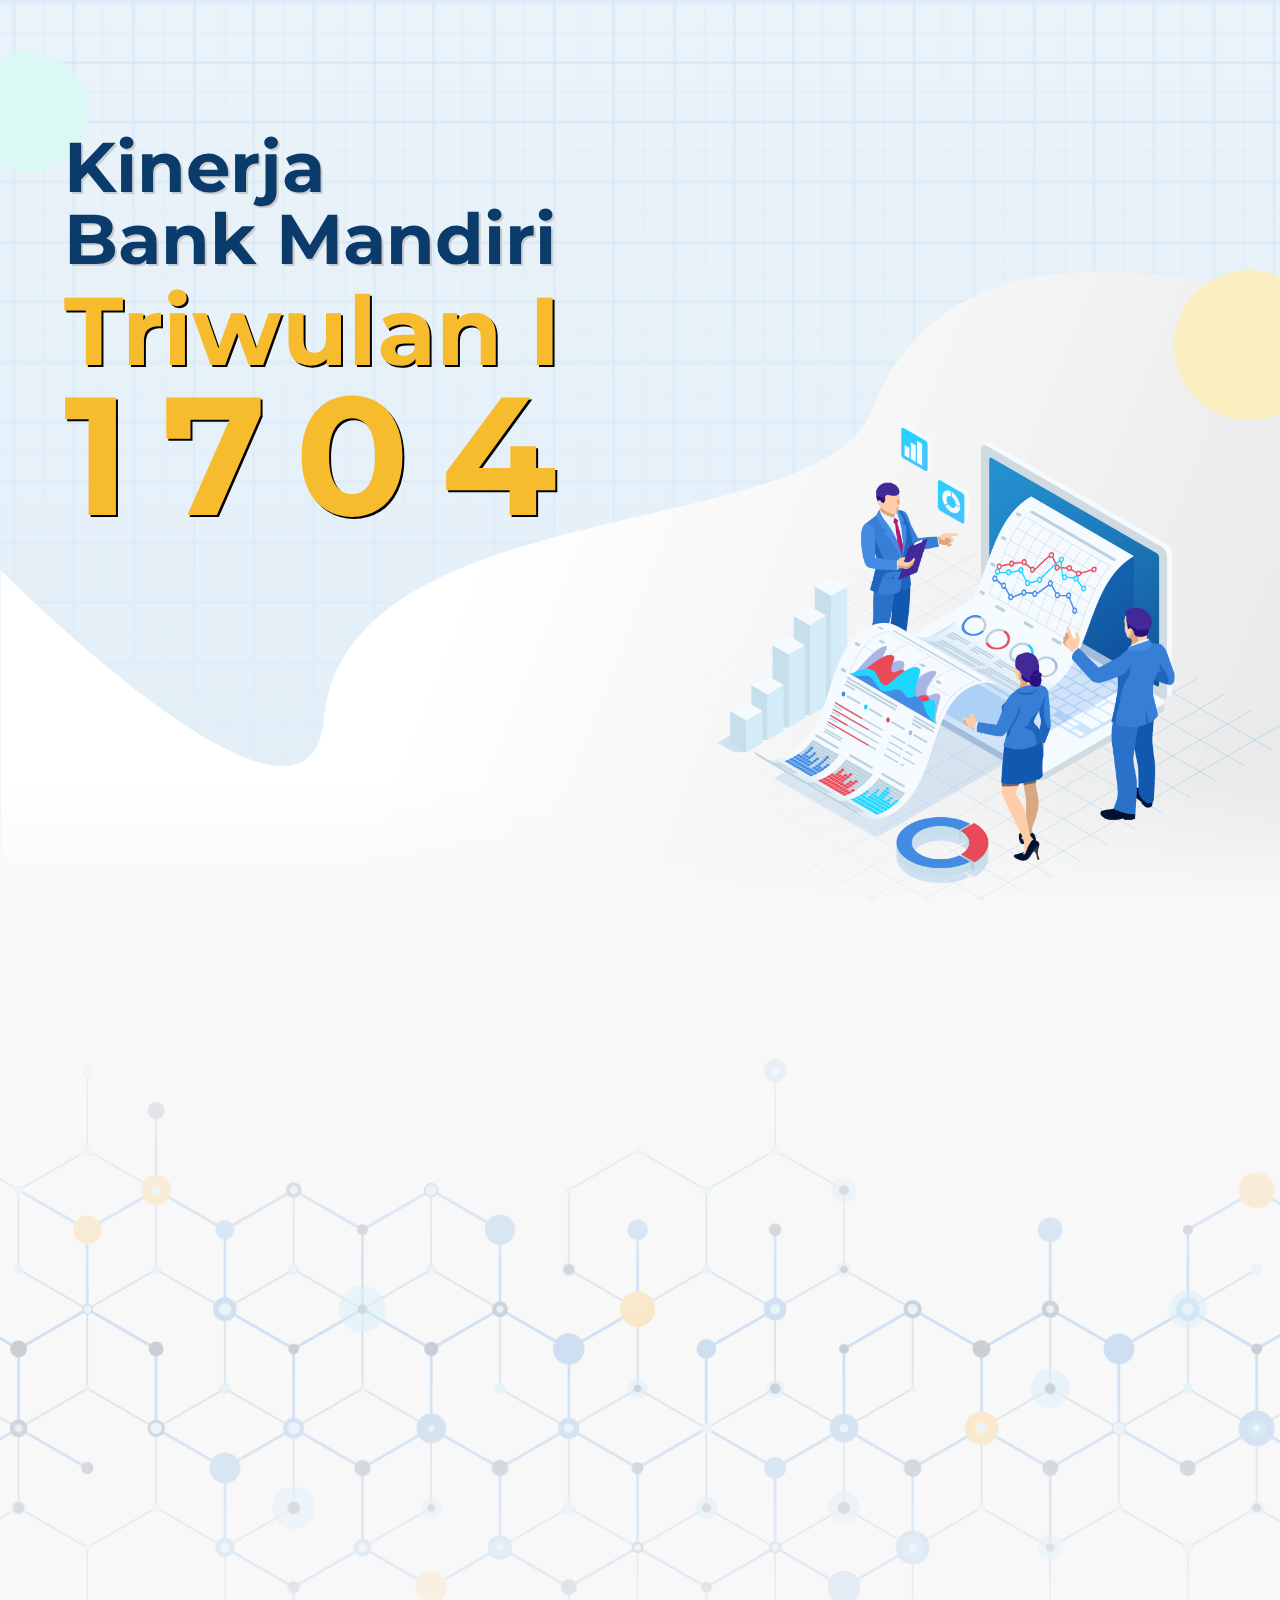
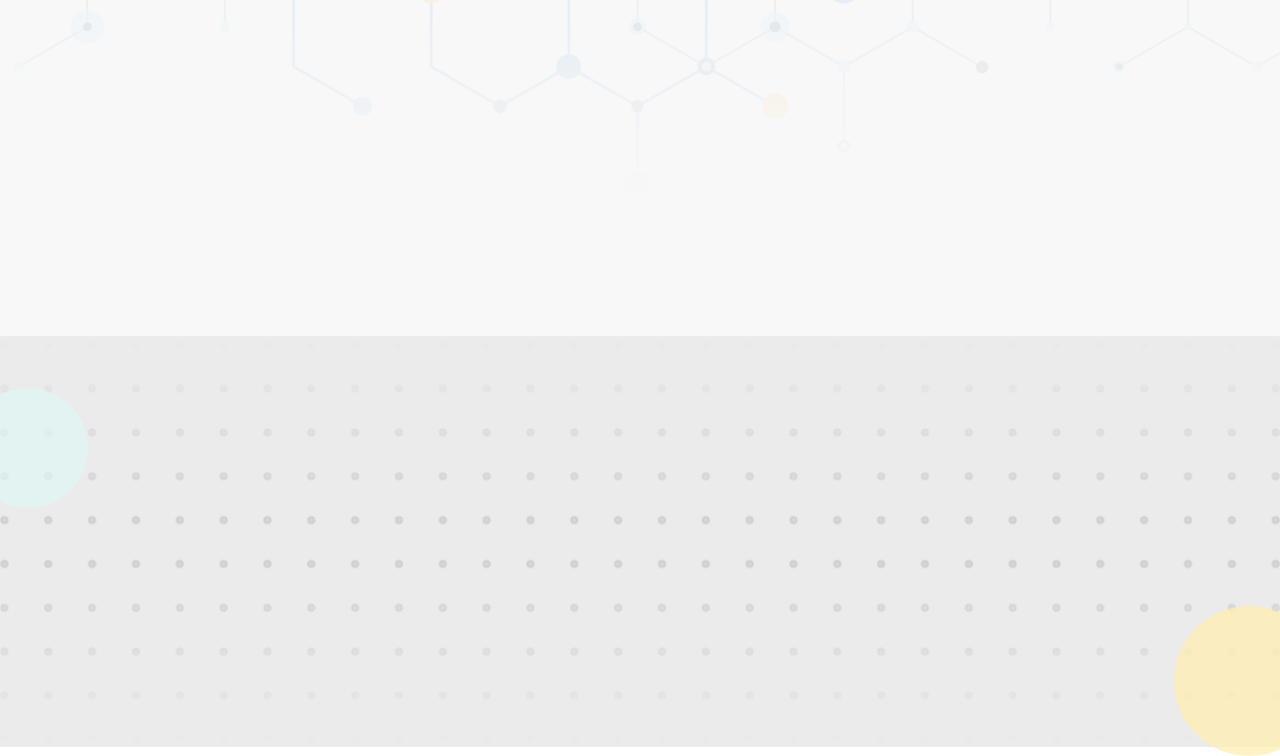
==== commit d38aa317: "r4r" ====
--- a/index.html
+++ b/index.html
@@ -763,6 +763,19 @@
             </div>
         </div>
 
+        <div class="sumb">
+            <div class="container">
+                <div class="row">
+                    <div class="col-md-8 offset-md-2">
+                        <div class="text-center  sumbs" data-aos="fade-in" data-aos-delay="500" data-aos-duration="700">
+                            Sumber Data: <br>
+                            <div class="f">Paparan Kinerja Triwulan I 2023 <br> Bank Mandiri</div>
+                        </div>
+                    </div>
+                </div>
+            </div>
+        </div>
+
         <section class="penutup">
             <div class="img">
                 <img src="img/panah.png" alt="">
@@ -772,11 +785,7 @@
             <div class="container">
                 <div class="row">
                     <div class="col-md-10 offset-md-1">
-                        <div class="text-center mb- sumbs" data-aos="fade-in" data-aos-delay="500" data-aos-duration="700">
-                            Sumber Data: <br>
-                            <div class="f">Paparan Kinerja Triwulan I 2023 <br> Bank Mandiri</div>
-                        </div>
-                        <hr>
+
                         <div class="text-center mt-3 mb-3 totop">
                             <h4 class="font-bold" data-aos="fade-in" data-aos-delay="500" data-aos-duration="700">
                                 Tim Penyusun
--- a/sass/style.css
+++ b/sass/style.css
@@ -1,3 +1,3 @@
 @import url("https://fonts.googleapis.com/css2?family=Bebas+Neue&family=Libre+Baskerville&family=DM+Serif+Display&family=Oxanium&family=Red+Hat+Display:wght@400;700&family=Bree+Serif&family=Kanit:wght@600&family=Montserrat:wght@400;700&display=swap");@font-face{font-family:"Aeonik Medium";src:url("../fonts/Aeonik-Medium.woff2");src:url("../fonts/Aeonik-Medium.woff2") format("woff2")}@font-face{font-family:"Aeonik Regular";src:url("../fonts/Aeonik-Regular.woff2");src:url("../fonts/Aeonik-Regular.woff2") format("woff2")}body{overflow-x:hidden}.o-hidden{overflow-x:clip}body,main{font-family:'Red Hat Display', sans-serif}.firstletter::first-letter{float:left;font-weight:bold;margin-right:8px;font-size:60px;font-size:6rem;line-height:40px;line-height:4rem;height:4rem;text-transform:uppercase}.slick-slide{margin:0 16px}.slick-list{margin:0 -16px}.slick-next,.slick-prev{border:2px solid rgba(255,255,255,0.5);width:42px;background:rgba(135,195,211,0.6);height:42px;border-radius:50%}.slick-next:hover,.slick-next:focus,.slick-next:active,.slick-prev:hover,.slick-prev:focus,.slick-prev:active{background:rgba(135,195,211,0.8)}.slick-next::before,.slick-prev::before{font-family:"FontAwesome";z-index:99;color:white}.slick-next{right:-16px;z-index:9}.slick-next::before{content:"\f054"}.slick-prev{left:-16px;z-index:9}.slick-prev::before{content:"\f053"}.slick-dots li button::before{font-size:39px;content:"";width:20px;height:3px}.isdesktop{display:block}@media screen and (max-width: 766px){.isdesktop{display:none}}.ismobile{display:none}@media screen and (max-width: 766px){.ismobile{display:block}}#nav{background:rgba(0,120,130,0.5) !important;z-index:99 !important;backdrop-filter:blur(11px)}@media screen and (max-width: 766px){#nav{backdrop-filter:initial}}.share_icon>a{padding:0}#share{z-index:108}.share_icon>a i{font-size:25px;line-height:initial}@media screen and (max-width: 766px){.share_icon>a i{font-size:16px !important;line-height:initial}}h2,h3{font-weight:700}section{padding:32px 0;min-height:100vh;position:relative;background:#f8f8f8;z-index:8}section p,section div{font-size:1.2rem}@media screen and (max-width: 766px){section p,section div{font-size:1.2rem}}.totop{position:relative;z-index:88}::-webkit-scrollbar{width:5px;height:5px}::-webkit-scrollbar-track{background:#f1f1f1}::-webkit-scrollbar-thumb{background:#888}::-webkit-scrollbar-thumb:hover{background:#555}.bg-trsp-white{background:rgba(255,255,255,0.07);padding:8px 16px;border-radius:8px}.bg-trsp-white p,.bg-trsp-white blockquote{margin-bottom:0;color:white}.titlex{font-family:'Aeonik Medium', sans-serif;font-weight:700;color:white;font-size:3.5rem;line-height:4rem}@media screen and (max-width: 766px){.titlex{font-size:2.2rem;line-height:2.4rem}}.highlights{color:#f7bb2e;font-weight:700}.headerpp{position:fixed;top:0;right:0;z-index:102;left:0;height:56px;display:none;width:100%;background:black}@media screen and (max-width: 766px){.footerm{position:fixed;height:46px;width:100%;background:#bbb;z-index:999;display:none;left:0;right:0;bottom:0}}.test-sticky{position:sticky;top:56px}@media screen and (max-width: 766px){.test-sticky{margin-bottom:24px;top:0;text-align:center}}@media screen and (max-width: 766px){.font-in{font-size:1.9rem}}.title__cek{width:fit-content;color:#002750;padding:8px 8px;border-bottom:4px solid;margin:0 auto;text-align:center;position:relative;border-radius:16px;overflow-x:hidden;background:white}.title__cek .batik2{position:absolute;left:-144px;bottom:0;width:100px;opacity:.3;height:auto;z-index:2;width:320px}@media screen and (max-width: 766px){.title__cek .batik2{width:100px;left:-44px}}.title__cek .batik2 img{width:100%;height:100%;object-fit:contain}.title__cek h2{margin-bottom:0;font-size:3.3rem;font-family:'Montserrat' !important}@media screen and (max-width: 766px){.title__cek h2{font-size:1.8rem}}.banner{width:100vw;background:white;height:100%;padding:0;z-index:9;position:relative}.banner #animations-example-4{height:200px;max-width:300px;margin:0 auto;position:absolute;left:0;bottom:0;z-index:9}.banner #animations-example-4 tbody td{transform-origin:bottom;animation:revealing-bars 4s linear infinite}@keyframes revealing-bars{0%{transform:scaleY(0)}15%{transform:scaleY(1)}}.banner::after{content:"";position:absolute;left:0;right:0;bottom:0;height:120px;background:linear-gradient(to top, #f8f8f8, transparent)}.banner .ilus{position:absolute;left:0;right:0;bottom:0;width:100%;height:auto}.banner .ilus img{width:100%;height:100%;object-fit:contain}.banner .img{width:50vw;height:auto;z-index:21;position:absolute;right:0;bottom:0}@media screen and (max-width: 766px){.banner .img{width:100%;bottom:90px}}.banner .img img{width:100%;height:100%;object-fit:cover}.banner .bola{position:absolute;z-index:1}.banner .bola-pink{right:-44px;top:30vh;width:150px;border-radius:50%;height:150px;background:#ffeeafbd}.banner .bola-hijau{left:-32px;top:52px;width:120px;height:120px;border-radius:50%;background:#dcf8f4}.banner__test{position:absolute;right:10vw;bottom:10vh;width:550px;z-index:10;height:auto}@keyframes MoveUpDown{0%,
-            100%{right:0px}50%{right:16px}}.banner__test .bu{position:absolute;bottom:5vh;width:100%;height:420px}.banner__test .bu.animation-one{animation:MoveUpDown 1.5s linear infinite;right:0}.banner__test .bu img{width:100%;height:100%;object-fit:contain}@media screen and (max-width: 766px){.banner__test{width:90vw;top:initial;bottom:10vh;right:initial;left:8px}}.banner__test img{width:100%;height:100%;object-fit:contain}.banner__title{position:absolute !important;left:5vw;z-index:6;top:15vh}@media screen and (max-width: 766px){.banner__title{text-align:center;left:50%;width:100%;transform:translate(-50%, 0%)}}.banner__title h2{color:white;font-family:'Montserrat', sans-serif;text-shadow:2px 2px black;line-height:7rem;font-weight:700}@media screen and (max-width: 766px){.banner__title h2{line-height:3rem}}.banner__title h2.first{font-size:4.4rem;color:#0a3b6a;line-height:4rem;text-shadow:2px 2px #ccc}@media screen and (max-width: 766px){.banner__title h2.first{font-size:2.6rem;line-height:2.6rem;margin-bottom:0}}.banner__title h2.second{font-size:6rem;color:#f7bb2e;line-height:6.5rem}@media screen and (max-width: 766px){.banner__title h2.second{font-size:2.6rem;line-height:2.6rem;margin-bottom:0}}.banner__title h2.third{font-size:10.5rem;color:#f7bb2e;line-height:8rem;letter-spacing:2rem}@media screen and (max-width: 766px){.banner__title h2.third{font-size:2.6rem;line-height:2.6rem;margin-bottom:0;letter-spacing:normal}}.banner__img{width:100%;opacity:1;height:100%;position:absolute;inset:0}@media screen and (max-width: 766px){.banner__img{opacity:.7}}.banner__img::before{content:"";position:absolute;inset:0;background:linear-gradient(to top, #e2eef7, rgba(226,238,247,0.7))}@media screen and (max-width: 766px){.banner__img::before{background:linear-gradient(to top, #e2eef7, rgba(226,238,247,0.5))}}@media screen and (max-width: 766px){.banner__img{height:100vh}}.banner__img img{width:100%;height:100%;object-fit:cover}.pembukaan{background:#f8f8f8;color:white;position:relative;padding:72px 0 32px;z-index:12;color:#302b2b;font-family:'Red Hat Display', sans-serif}.pembukaan .sumbers{font-size:1.2rem}.pembukaan .wrap-orang{display:none}@media screen and (max-width: 766px){.pembukaan .wrap-orang{display:block;height:50vh;position:absolute;bottom:0vh;left:0;right:0;width:100vw}}@media screen and (max-width: 766px){.pembukaan .wrap-orang::before{content:"";position:absolute;inset:0;background:linear-gradient(to top, #f8f8f8, transparent)}}.pembukaan .wrap-orang img{width:100%;height:100%;object-fit:cover}.pembukaan .wrap-orang .orang1{position:absolute;bottom:0;left:10vw;right:0;width:100px;height:auto}.pembukaan .wrap-orang .orang1 img{width:100%;height:100%;object-fit:contain}.pembukaan .wrap-orang .orang2{position:absolute;bottom:0;left:40vw;right:0;width:80px;height:auto}.pembukaan .wrap-orang .orang2 img{width:100%;height:100%;object-fit:contain}.pembukaan .awan{position:absolute;left:10vw;top:10vh;display:none;width:120px;height:auto}.pembukaan .awan img{width:100%;height:100%;object-fit:contain}@media screen and (max-width: 766px){.pembukaan{padding:80px 0 80px}}.pembukaan .anim-1{position:absolute;left:5vw;bottom:35vh;width:auto;height:auto}@media screen and (max-width: 766px){.pembukaan .anim-1{bottom:5vh}}.pembukaan .anim-1 img{width:100%;height:100%;object-fit:contain}.pembukaan .anim-3{position:absolute;left:5vw;top:5vh;width:auto;height:auto}@media screen and (max-width: 766px){.pembukaan .anim-3{top:0;left:3vw}}.pembukaan .anim-3 img{width:100%;height:100%;object-fit:contain}.pembukaan .anim-5{position:absolute;right:5vw;top:5vh;width:auto;height:auto}@media screen and (max-width: 766px){.pembukaan .anim-5{top:0}}.pembukaan .anim-5 img{width:100%;height:100%;object-fit:contain}.pembukaan .dots{position:absolute;right:10vw;bottom:15vh;width:180px;opacity:1;height:auto}@media screen and (max-width: 766px){.pembukaan .dots{bottom:10vh;width:90px}}.pembukaan .dots img{width:100%;height:100%;object-fit:contain}.pembukaan .hp{position:absolute;bottom:0;left:0;width:320px;height:auto}.pembukaan .hp img{width:100%;height:100%;object-fit:contain}.pembukaan .kertas{position:absolute;inset:0;width:100%;height:100%}@media screen and (max-width: 766px){.pembukaan .kertas{opacity:.2}}.pembukaan .kertas::after{content:"";position:absolute;inset:0;background:linear-gradient(to top, #f8f8f8, rgba(248,248,248,0.8), #f8f8f8)}@media screen and (max-width: 766px){.pembukaan .kertas::after{background:linear-gradient(to top, #f8f8f8, rgba(248,248,248,0.1), #f8f8f8)}}.pembukaan .kertas img{width:100%;height:100%;object-fit:cover}.pembukaan .imagez{position:absolute;left:0;bottom:0;right:0;top:0;opacity:.2}.pembukaan .imagez::before{position:absolute;content:"";inset:0;background:linear-gradient(to top, transparent, #002750)}.pembukaan .imagez img{width:100%;height:100%;object-fit:cover}.font-bold{font-family:'Montserrat';font-weight:700}.blocking{background:#f7bb2e}.data-table{position:relative}.data-table small{font-size:.8rem}@media screen and (max-width: 766px){.data-table small{font-size:.6rem}}.data-table .laba{background:#f5f6e2;padding:8px;margin:0 auto 24px;width:fit-content;border-radius:16px;box-shadow:1px 2px 3px #bbb}.data-table .laba h3{font-family:'Montserrat';text-align:center;color:#002750}.data-table .laba p{font-size:.75rem;text-align:center;margin-bottom:0}.data-table .laba .font-big{text-align:center;font-size:1.85rem;font-weight:700;color:#002750}.data-table .laba .all{text-align:center;font-size:1.5rem}.data-table .laba .all span{margin-left:8px;font-weight:bold;color:green}.data-table .laba .all i{color:green}.data-table .to-center{text-align:center;border-bottom:1px dashed;padding:4px 0}.data-table .to-center h3{font-size:1.6rem;font-family:'Montserrat'}.data-table .to-center p{font-size:1.8rem;font-weight:700;color:#1a6ec4;display:inline}@media screen and (max-width: 766px){.data-table .to-center p{display:block}}.data-table .to-center .fawe{color:green;display:inline;font-size:1.8rem;font-weight:700;margin-left:8px}@media screen and (max-width: 766px){.data-table .to-center .fawe{display:block}}.data-table .rightc{position:absolute;border:2px dashed #002750;z-index:2;right:-32px;bottom:-100px;width:140px;height:200px}.data-table .rightc::before{content:"";position:absolute;width:138px;bottom:0px;height:196px;right:0px;border:2px solid #fff}.data-table .leftc{position:absolute;border:2px dashed #002750;z-index:2;left:-32px;bottom:-100px;width:236px;height:200px}@media screen and (max-width: 766px){.data-table .leftc{width:180px}}.data-table .leftc::before{content:"";position:absolute;width:234px;bottom:0px;height:196px;left:0px;border:2px solid #fff}@media screen and (max-width: 766px){.data-table .leftc::before{width:178px}}.data-table .all-high{padding:0 8px;background:#e2eef7;margin-bottom:16px;border-radius:8px;position:relative}.data-table .all-high ul{padding:0 16px;margin:0}.data-table .all-high .datas{display:block}.data-table .all-high .datas-left{display:inline-block;width:40%;vertical-align:middle}@media screen and (max-width: 766px){.data-table .all-high .datas-left{width:100%;display:block}}.data-table .all-high .datas-right{display:inline-block;vertical-align:middle;font-size:1rem;width:55%}@media screen and (max-width: 766px){.data-table .all-high .datas-right{width:100%;display:block;font-size:.85rem}}.data-table .all-high .titled{width:auto;font-weight:700;text-align:center;font-size:2rem;color:#002750}@media screen and (max-width: 766px){.data-table .all-high .titled{font-size:1.3rem}}.data-table .all-high p{margin-bottom:0}.data-table .bgbg{position:absolute;inset:0;width:100%;height:100%;opacity:.1;z-index:2}@media screen and (max-width: 766px){.data-table .bgbg{opacity:.08}}.data-table .bgbg img{width:100%;height:100%;object-fit:cover}.data-table .closer{margin:24px auto 0;text-align:center;background:#002750;width:fit-content;padding:4px 16px;position:relative;z-index:65;border-radius:16px;color:#f7bb2e;font-weight:bold;cursor:pointer;font-size:1rem}.data-table .closer:hover{color:white}.data-table .wrappers{width:100%;height:auto}.data-table .wrappers .cek1{width:40%;display:inline-block;height:auto}.data-table .wrappers .cek1 img{width:100%;height:100%;object-fit:contain}.data-table.airline-content{display:none}.data-table .open{display:block;animation:showup 0.8s ease-in-out}@keyframes showup{0%{opacity:0}30%{opacity:0.1}50%{opacity:0.2}70%{opacity:0.6}100%{opacity:1}}.data-table .kotak{position:absolute;right:0;top:0;width:30vw;height:auto;opacity:.5;z-index:2}.data-table .kotak::before{content:"";position:absolute;inset:0;background:linear-gradient(to top, #f8f8f8, transparent)}.data-table .kotak img{width:100%;height:100%;object-fit:contain}.data-table h4{margin-bottom:0;font-weight:bold;color:#494949;font-size:1.2rem;font-family:'Montserrat';width:fit-content;padding:4px}.data-table .kotaksa .img{width:100%}@media screen and (max-width: 766px){.data-table .kotaksa .img{width:100%}}.data-table .kotaksa .img img{width:100%;height:auto;object-fit:contain}@media screen and (max-width: 766px){.data-table .kotaksa .img img{width:100%;height:auto;object-fit:contain}}.data-table .kotaks{width:100%}.data-table .kotaks .img{width:100%;margin:32px auto;height:auto}@media screen and (max-width: 766px){.data-table .kotaks .img{width:200%}}.data-table .kotaks .img img{width:100%;height:100%;object-fit:contain}@media screen and (max-width: 766px){.data-table .kotaks{overflow-x:scroll}}.data-table table{backdrop-filter:blur(3px)}.data-table table strong{color:#002750}.data-table thead tr td{font-size:1rem;font-weight:bold}.data-table thead tr td:nth-child(2),.data-table thead tr td:nth-child(3),.data-table thead tr td:nth-child(4),.data-table thead tr td:nth-child(5){text-align:right}.data-table tbody.cek tr td:nth-child(2){font-size:1rem}.data-table tbody.cek tr td:nth-child(3),.data-table tbody.cek tr td:nth-child(4),.data-table tbody.cek tr td:nth-child(5){text-align:right}.data-table tbody td,.data-table thead td{padding:.5rem;font-size:.85rem}.data-table tbody td:first-child,.data-table thead td:first-child{text-align:left}.data-table .rightxs{text-align:right}.data-table .rightxs td:first-child{text-align:left}@media screen and (max-width: 766px){.data-table .rightxs td:first-child{text-align:left;width:240px;display:block}}.h3{font-weight:bold;font-family:'Montserrat' !important;width:fit-content;margin:0 auto;color:#002750;padding:8px;font-size:1.5rem;border-radius:8px}@media screen and (max-width: 766px){.h3{width:fit-content;padding:8px;font-size:1.4rem;border-radius:8px}}.choosen .click,.pembukaan .click{background:linear-gradient(45deg, #002750 75%, #f4af3c) !important;color:white;text-align:center;border-radius:24px;padding:16px 8px;font-size:1.5rem;cursor:pointer;font-weight:700;height:70px;transition:.3s;margin-bottom:16px;box-shadow:2px 3px 4px #ccc}@media screen and (max-width: 766px){.choosen .click,.pembukaan .click{padding:8px;color:#f8f8f8;height:fit-content;font-size:1.3rem;background:linear-gradient(45deg, #002750, #000) !important}}.choosen .click:hover,.pembukaan .click:hover{color:#f4af3c;background:linear-gradient(45deg, #002750 75%, #f1aa2e) !important}.penutup{background:#ebebeb;min-height:auto;position:relative;color:#333;padding:72px 0}.penutup .bola{position:absolute;z-index:1}.penutup .bola-pink{right:-44px;top:30vh;width:150px;border-radius:50%;height:150px;background:#ffeeafbd}.penutup .bola-hijau{left:-32px;top:52px;width:120px;height:120px;border-radius:50%;background:#dcf8f496}.penutup .sumbs{font-size:1rem}.penutup .sumbs .f{font-size:1rem;color:#002750;font-weight:700}@media screen and (max-width: 766px){.penutup{padding:16px 0 72px}}.penutup .img{position:absolute;inset:0;opacity:.2;width:100%;height:auto}.penutup .img::before{content:"";inset:0;position:absolute;background:linear-gradient(to top, #ebebeb, transparent, #ebebeb)}.penutup .img img{width:100%;height:100%;object-fit:cover}.penutup hr{background-color:rgba(255,255,255,0.3)}.penutup .all{margin-bottom:16px}.penutup .gelar{font-size:1rem;font-weight:initial}.penutup .name{font-size:1.2rem;font-weight:bold}.penutup h3{color:#e9a93a;font-family:'Montserrat'}.penutup .cardz{backdrop-filter:blur(8px);border-radius:8px;padding:16px;border:2px solid white;color:white;position:relative;overflow:hidden;height:180px;margin-bottom:24px}.penutup .cardz .ceks{position:absolute;bottom:16px;left:16px;right:16px}.penutup .cardz .ceks h4{font-size:1rem;font-family:'Montserrat'}.penutup .cardz .ceks h4,.penutup .cardz .ceks h3{margin:0;font-family:'Montserrat'}.penutup .cardz .imgk{position:absolute;right:16px;transform:rotate(90deg);top:16px;width:30px;height:30px}.penutup .cardz .imgk img{width:100%;height:100%;object-fit:contain}.penutup .cardz::before{content:"";position:absolute;left:-25%;top:-28%;height:100%;bottom:0;width:90%;overflow:hidden;transform:rotate(-45deg);background:rgba(255,255,255,0.15)}
+            100%{right:0px}50%{right:16px}}.banner__test .bu{position:absolute;bottom:5vh;width:100%;height:420px}.banner__test .bu.animation-one{animation:MoveUpDown 1.5s linear infinite;right:0}.banner__test .bu img{width:100%;height:100%;object-fit:contain}@media screen and (max-width: 766px){.banner__test{width:90vw;top:initial;bottom:10vh;right:initial;left:8px}}.banner__test img{width:100%;height:100%;object-fit:contain}.banner__title{position:absolute !important;left:5vw;z-index:6;top:15vh}@media screen and (max-width: 766px){.banner__title{text-align:center;left:50%;width:100%;transform:translate(-50%, 0%)}}.banner__title h2{color:white;font-family:'Montserrat', sans-serif;text-shadow:2px 2px black;line-height:7rem;font-weight:700}@media screen and (max-width: 766px){.banner__title h2{line-height:3rem}}.banner__title h2.first{font-size:4.4rem;color:#0a3b6a;line-height:4rem;text-shadow:2px 2px #ccc}@media screen and (max-width: 766px){.banner__title h2.first{font-size:2.6rem;line-height:2.6rem;margin-bottom:0}}.banner__title h2.second{font-size:6rem;color:#f7bb2e;line-height:6.5rem}@media screen and (max-width: 766px){.banner__title h2.second{font-size:2.6rem;line-height:2.6rem;margin-bottom:0}}.banner__title h2.third{font-size:10.5rem;color:#f7bb2e;line-height:8rem;letter-spacing:2rem}@media screen and (max-width: 766px){.banner__title h2.third{font-size:2.6rem;line-height:2.6rem;margin-bottom:0;letter-spacing:normal}}.banner__img{width:100%;opacity:1;height:100%;position:absolute;inset:0}@media screen and (max-width: 766px){.banner__img{opacity:.7}}.banner__img::before{content:"";position:absolute;inset:0;background:linear-gradient(to top, #e2eef7, rgba(226,238,247,0.7))}@media screen and (max-width: 766px){.banner__img::before{background:linear-gradient(to top, #e2eef7, rgba(226,238,247,0.5))}}@media screen and (max-width: 766px){.banner__img{height:100vh}}.banner__img img{width:100%;height:100%;object-fit:cover}.pembukaan{background:#f8f8f8;color:white;position:relative;padding:72px 0 32px;z-index:12;color:#302b2b;font-family:'Red Hat Display', sans-serif}.pembukaan .sumbers{font-size:1.2rem}.pembukaan .wrap-orang{display:none}@media screen and (max-width: 766px){.pembukaan .wrap-orang{display:block;height:50vh;position:absolute;bottom:0vh;left:0;right:0;width:100vw}}@media screen and (max-width: 766px){.pembukaan .wrap-orang::before{content:"";position:absolute;inset:0;background:linear-gradient(to top, #f8f8f8, transparent)}}.pembukaan .wrap-orang img{width:100%;height:100%;object-fit:cover}.pembukaan .wrap-orang .orang1{position:absolute;bottom:0;left:10vw;right:0;width:100px;height:auto}.pembukaan .wrap-orang .orang1 img{width:100%;height:100%;object-fit:contain}.pembukaan .wrap-orang .orang2{position:absolute;bottom:0;left:40vw;right:0;width:80px;height:auto}.pembukaan .wrap-orang .orang2 img{width:100%;height:100%;object-fit:contain}.pembukaan .awan{position:absolute;left:10vw;top:10vh;display:none;width:120px;height:auto}.pembukaan .awan img{width:100%;height:100%;object-fit:contain}@media screen and (max-width: 766px){.pembukaan{padding:80px 0 80px}}.pembukaan .anim-1{position:absolute;left:5vw;bottom:35vh;width:auto;height:auto}@media screen and (max-width: 766px){.pembukaan .anim-1{bottom:5vh}}.pembukaan .anim-1 img{width:100%;height:100%;object-fit:contain}.pembukaan .anim-3{position:absolute;left:5vw;top:5vh;width:auto;height:auto}@media screen and (max-width: 766px){.pembukaan .anim-3{top:0;left:3vw}}.pembukaan .anim-3 img{width:100%;height:100%;object-fit:contain}.pembukaan .anim-5{position:absolute;right:5vw;top:5vh;width:auto;height:auto}@media screen and (max-width: 766px){.pembukaan .anim-5{top:0}}.pembukaan .anim-5 img{width:100%;height:100%;object-fit:contain}.pembukaan .dots{position:absolute;right:10vw;bottom:15vh;width:180px;opacity:1;height:auto}@media screen and (max-width: 766px){.pembukaan .dots{bottom:10vh;width:90px}}.pembukaan .dots img{width:100%;height:100%;object-fit:contain}.pembukaan .hp{position:absolute;bottom:0;left:0;width:320px;height:auto}.pembukaan .hp img{width:100%;height:100%;object-fit:contain}.pembukaan .kertas{position:absolute;inset:0;width:100%;height:100%}@media screen and (max-width: 766px){.pembukaan .kertas{opacity:.2}}.pembukaan .kertas::after{content:"";position:absolute;inset:0;background:linear-gradient(to top, #f8f8f8, rgba(248,248,248,0.8), #f8f8f8)}@media screen and (max-width: 766px){.pembukaan .kertas::after{background:linear-gradient(to top, #f8f8f8, rgba(248,248,248,0.1), #f8f8f8)}}.pembukaan .kertas img{width:100%;height:100%;object-fit:cover}.pembukaan .imagez{position:absolute;left:0;bottom:0;right:0;top:0;opacity:.2}.pembukaan .imagez::before{position:absolute;content:"";inset:0;background:linear-gradient(to top, transparent, #002750)}.pembukaan .imagez img{width:100%;height:100%;object-fit:cover}.font-bold{font-family:'Montserrat';font-weight:700}.blocking{background:#f7bb2e}.data-table{position:relative}.data-table small{font-size:.8rem}@media screen and (max-width: 766px){.data-table small{font-size:.6rem}}.data-table .laba{background:#f5f6e2;padding:8px;margin:0 auto 24px;width:fit-content;border-radius:16px;box-shadow:1px 2px 3px #bbb}.data-table .laba h3{font-family:'Montserrat';text-align:center;color:#002750}.data-table .laba p{font-size:.75rem;text-align:center;margin-bottom:0}.data-table .laba .font-big{text-align:center;font-size:1.85rem;font-weight:700;color:#002750}.data-table .laba .all{text-align:center;font-size:1.5rem}.data-table .laba .all span{margin-left:8px;font-weight:bold;color:green}.data-table .laba .all i{color:green}.data-table .to-center{text-align:center;border-bottom:1px dashed;padding:4px 0}.data-table .to-center h3{font-size:1.6rem;font-family:'Montserrat'}.data-table .to-center p{font-size:1.8rem;font-weight:700;color:#1a6ec4;display:inline}@media screen and (max-width: 766px){.data-table .to-center p{display:block}}.data-table .to-center .fawe{color:green;display:inline;font-size:1.8rem;font-weight:700;margin-left:8px}@media screen and (max-width: 766px){.data-table .to-center .fawe{display:block}}.data-table .rightc{position:absolute;border:2px dashed #002750;z-index:2;right:-32px;bottom:-100px;width:140px;height:200px}.data-table .rightc::before{content:"";position:absolute;width:138px;bottom:0px;height:196px;right:0px;border:2px solid #fff}.data-table .leftc{position:absolute;border:2px dashed #002750;z-index:2;left:-32px;bottom:-100px;width:236px;height:200px}@media screen and (max-width: 766px){.data-table .leftc{width:180px}}.data-table .leftc::before{content:"";position:absolute;width:234px;bottom:0px;height:196px;left:0px;border:2px solid #fff}@media screen and (max-width: 766px){.data-table .leftc::before{width:178px}}.data-table .all-high{padding:0 8px;background:#e2eef7;margin-bottom:16px;border-radius:8px;position:relative}.data-table .all-high ul{padding:0 16px;margin:0}.data-table .all-high .datas{display:block}.data-table .all-high .datas-left{display:inline-block;width:40%;vertical-align:middle}@media screen and (max-width: 766px){.data-table .all-high .datas-left{width:100%;display:block}}.data-table .all-high .datas-right{display:inline-block;vertical-align:middle;font-size:1rem;width:55%}@media screen and (max-width: 766px){.data-table .all-high .datas-right{width:100%;display:block;font-size:.85rem}}.data-table .all-high .titled{width:auto;font-weight:700;text-align:center;font-size:2rem;color:#002750}@media screen and (max-width: 766px){.data-table .all-high .titled{font-size:1.3rem}}.data-table .all-high p{margin-bottom:0}.data-table .bgbg{position:absolute;inset:0;width:100%;height:100%;opacity:.1;z-index:2}@media screen and (max-width: 766px){.data-table .bgbg{opacity:.08}}.data-table .bgbg img{width:100%;height:100%;object-fit:cover}.data-table .closer{margin:24px auto 0;text-align:center;background:#002750;width:fit-content;padding:4px 16px;position:relative;z-index:65;border-radius:16px;color:#f7bb2e;font-weight:bold;cursor:pointer;font-size:1rem}.data-table .closer:hover{color:white}.data-table .wrappers{width:100%;height:auto}.data-table .wrappers .cek1{width:40%;display:inline-block;height:auto}.data-table .wrappers .cek1 img{width:100%;height:100%;object-fit:contain}.data-table.airline-content{display:none}.data-table .open{display:block;animation:showup 0.8s ease-in-out}@keyframes showup{0%{opacity:0}30%{opacity:0.1}50%{opacity:0.2}70%{opacity:0.6}100%{opacity:1}}.data-table .kotak{position:absolute;right:0;top:0;width:30vw;height:auto;opacity:.5;z-index:2}.data-table .kotak::before{content:"";position:absolute;inset:0;background:linear-gradient(to top, #f8f8f8, transparent)}.data-table .kotak img{width:100%;height:100%;object-fit:contain}.data-table h4{margin-bottom:0;font-weight:bold;color:#494949;font-size:1.2rem;font-family:'Montserrat';width:fit-content;padding:4px}.data-table .kotaksa .img{width:100%}@media screen and (max-width: 766px){.data-table .kotaksa .img{width:100%}}.data-table .kotaksa .img img{width:100%;height:auto;object-fit:contain}@media screen and (max-width: 766px){.data-table .kotaksa .img img{width:100%;height:auto;object-fit:contain}}.data-table .kotaks{width:100%}.data-table .kotaks .img{width:100%;margin:32px auto;height:auto}@media screen and (max-width: 766px){.data-table .kotaks .img{width:200%}}.data-table .kotaks .img img{width:100%;height:100%;object-fit:contain}@media screen and (max-width: 766px){.data-table .kotaks{overflow-x:scroll}}.data-table table{backdrop-filter:blur(3px)}.data-table table strong{color:#002750}.data-table thead tr td{font-size:1rem;font-weight:bold}.data-table thead tr td:nth-child(2),.data-table thead tr td:nth-child(3),.data-table thead tr td:nth-child(4),.data-table thead tr td:nth-child(5){text-align:right}.data-table tbody.cek tr td:nth-child(2){font-size:1rem}.data-table tbody.cek tr td:nth-child(3),.data-table tbody.cek tr td:nth-child(4),.data-table tbody.cek tr td:nth-child(5){text-align:right}.data-table tbody td,.data-table thead td{padding:.5rem;font-size:.85rem}.data-table tbody td:first-child,.data-table thead td:first-child{text-align:left}.data-table .rightxs{text-align:right}.data-table .rightxs td:first-child{text-align:left}@media screen and (max-width: 766px){.data-table .rightxs td:first-child{text-align:left;width:240px;display:block}}.sumb{padding:32px 0;background:#f8f8f8}.sumb .f{font-weight:700;color:#002750}.h3{font-weight:bold;font-family:'Montserrat' !important;width:fit-content;margin:0 auto;color:#002750;padding:8px;font-size:1.5rem;border-radius:8px}@media screen and (max-width: 766px){.h3{width:fit-content;padding:8px;font-size:1.4rem;border-radius:8px}}.choosen .click,.pembukaan .click{background:linear-gradient(45deg, #002750 75%, #f4af3c) !important;color:white;text-align:center;border-radius:24px;padding:16px 8px;font-size:1.5rem;cursor:pointer;font-weight:700;height:70px;transition:.3s;margin-bottom:16px;box-shadow:2px 3px 4px #ccc}@media screen and (max-width: 766px){.choosen .click,.pembukaan .click{padding:8px;color:#f8f8f8;height:fit-content;font-size:1.3rem;background:linear-gradient(45deg, #002750, #000) !important}}.choosen .click:hover,.pembukaan .click:hover{color:#f4af3c;background:linear-gradient(45deg, #002750 75%, #f1aa2e) !important}.penutup{background:#ebebeb;min-height:auto;position:relative;color:#333;padding:72px 0}.penutup .bola{position:absolute;z-index:1}.penutup .bola-pink{right:-44px;top:30vh;width:150px;border-radius:50%;height:150px;background:#ffeeafbd}.penutup .bola-hijau{left:-32px;top:52px;width:120px;height:120px;border-radius:50%;background:#dcf8f496}.penutup .sumbs{font-size:1rem}.penutup .sumbs .f{font-size:1rem;color:#002750;font-weight:700}@media screen and (max-width: 766px){.penutup{padding:16px 0 72px}}.penutup .img{position:absolute;inset:0;opacity:.2;width:100%;height:auto}.penutup .img::before{content:"";inset:0;position:absolute;background:linear-gradient(to top, #ebebeb, transparent, #ebebeb)}.penutup .img img{width:100%;height:100%;object-fit:cover}.penutup hr{background-color:rgba(255,255,255,0.3)}.penutup .all{margin-bottom:16px}.penutup .gelar{font-size:1rem;font-weight:initial}.penutup .name{font-size:1.2rem;font-weight:bold}.penutup h3{color:#e9a93a;font-family:'Montserrat'}.penutup .cardz{backdrop-filter:blur(8px);border-radius:8px;padding:16px;border:2px solid white;color:white;position:relative;overflow:hidden;height:180px;margin-bottom:24px}.penutup .cardz .ceks{position:absolute;bottom:16px;left:16px;right:16px}.penutup .cardz .ceks h4{font-size:1rem;font-family:'Montserrat'}.penutup .cardz .ceks h4,.penutup .cardz .ceks h3{margin:0;font-family:'Montserrat'}.penutup .cardz .imgk{position:absolute;right:16px;transform:rotate(90deg);top:16px;width:30px;height:30px}.penutup .cardz .imgk img{width:100%;height:100%;object-fit:contain}.penutup .cardz::before{content:"";position:absolute;left:-25%;top:-28%;height:100%;bottom:0;width:90%;overflow:hidden;transform:rotate(-45deg);background:rgba(255,255,255,0.15)}
 /*# sourceMappingURL=style.css.map */
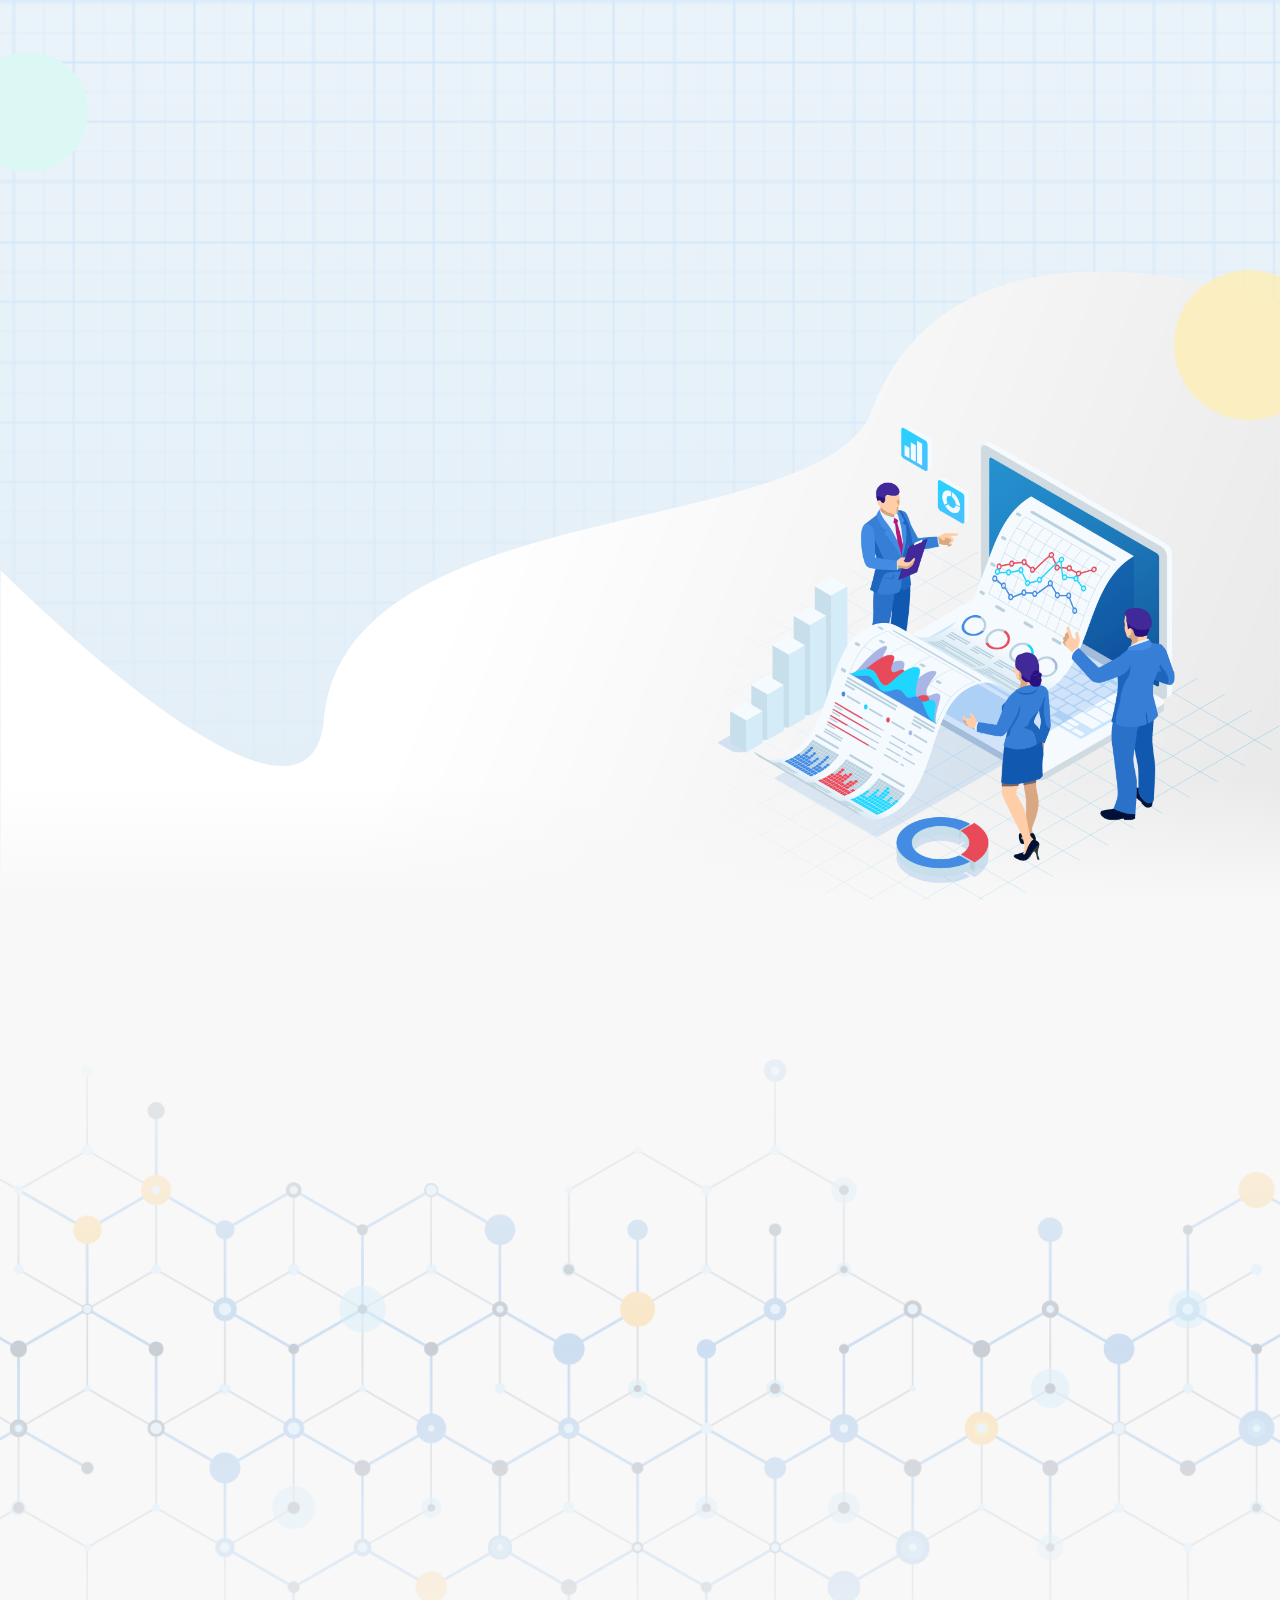
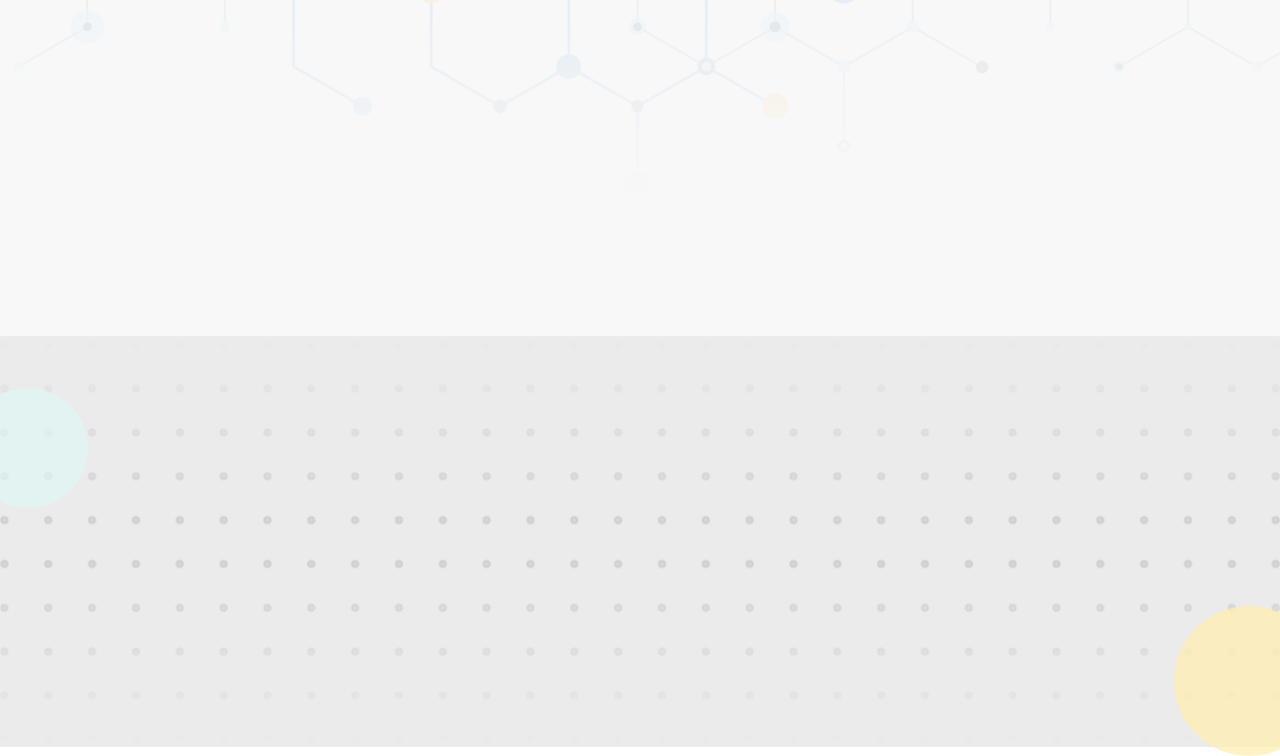
==== commit 785b9717: "Update index.html" ====
--- a/index.html
+++ b/index.html
@@ -37,7 +37,7 @@
                 <img src="img/wave.png" alt>
             </div>
 
-            <div class="banner__title">
+            <div class="banner__title" hidden>
                 <h2 class="first" data-aos="fade-down" data-aos-delay="500" data-aos-duration="1000">Kinerja</h2>
                 <h2 class="first" data-aos="fade-down" data-aos-delay="500" data-aos-duration="1000">Bank Mandiri</h2>
                 <h2 class="second" data-aos="fade-up" data-aos-delay="800" data-aos-duration="1000">Triwulan I</h2>
@@ -87,7 +87,7 @@
                     </div>
                 </div>
 
-                <div class="row">
+                <div class="row mt-3">
                     <div class="col-md-8 offset-md-2">
                         <div class="row category-click contentx" data-aos="fade-down" data-aos-delay="1200" data-aos-duration="1000">
                             <div class="col-6">
@@ -840,4 +840,4 @@
     <script src="js/app.js"></script>
 </body>
 
-</html>+</html>
--- a/sass/style.css
+++ b/sass/style.css
@@ -1,3 +1,3 @@
 @import url("https://fonts.googleapis.com/css2?family=Bebas+Neue&family=Libre+Baskerville&family=DM+Serif+Display&family=Oxanium&family=Red+Hat+Display:wght@400;700&family=Bree+Serif&family=Kanit:wght@600&family=Montserrat:wght@400;700&display=swap");@font-face{font-family:"Aeonik Medium";src:url("../fonts/Aeonik-Medium.woff2");src:url("../fonts/Aeonik-Medium.woff2") format("woff2")}@font-face{font-family:"Aeonik Regular";src:url("../fonts/Aeonik-Regular.woff2");src:url("../fonts/Aeonik-Regular.woff2") format("woff2")}body{overflow-x:hidden}.o-hidden{overflow-x:clip}body,main{font-family:'Red Hat Display', sans-serif}.firstletter::first-letter{float:left;font-weight:bold;margin-right:8px;font-size:60px;font-size:6rem;line-height:40px;line-height:4rem;height:4rem;text-transform:uppercase}.slick-slide{margin:0 16px}.slick-list{margin:0 -16px}.slick-next,.slick-prev{border:2px solid rgba(255,255,255,0.5);width:42px;background:rgba(135,195,211,0.6);height:42px;border-radius:50%}.slick-next:hover,.slick-next:focus,.slick-next:active,.slick-prev:hover,.slick-prev:focus,.slick-prev:active{background:rgba(135,195,211,0.8)}.slick-next::before,.slick-prev::before{font-family:"FontAwesome";z-index:99;color:white}.slick-next{right:-16px;z-index:9}.slick-next::before{content:"\f054"}.slick-prev{left:-16px;z-index:9}.slick-prev::before{content:"\f053"}.slick-dots li button::before{font-size:39px;content:"";width:20px;height:3px}.isdesktop{display:block}@media screen and (max-width: 766px){.isdesktop{display:none}}.ismobile{display:none}@media screen and (max-width: 766px){.ismobile{display:block}}#nav{background:rgba(0,120,130,0.5) !important;z-index:99 !important;backdrop-filter:blur(11px)}@media screen and (max-width: 766px){#nav{backdrop-filter:initial}}.share_icon>a{padding:0}#share{z-index:108}.share_icon>a i{font-size:25px;line-height:initial}@media screen and (max-width: 766px){.share_icon>a i{font-size:16px !important;line-height:initial}}h2,h3{font-weight:700}section{padding:32px 0;min-height:100vh;position:relative;background:#f8f8f8;z-index:8}section p,section div{font-size:1.2rem}@media screen and (max-width: 766px){section p,section div{font-size:1.2rem}}.totop{position:relative;z-index:88}::-webkit-scrollbar{width:5px;height:5px}::-webkit-scrollbar-track{background:#f1f1f1}::-webkit-scrollbar-thumb{background:#888}::-webkit-scrollbar-thumb:hover{background:#555}.bg-trsp-white{background:rgba(255,255,255,0.07);padding:8px 16px;border-radius:8px}.bg-trsp-white p,.bg-trsp-white blockquote{margin-bottom:0;color:white}.titlex{font-family:'Aeonik Medium', sans-serif;font-weight:700;color:white;font-size:3.5rem;line-height:4rem}@media screen and (max-width: 766px){.titlex{font-size:2.2rem;line-height:2.4rem}}.highlights{color:#f7bb2e;font-weight:700}.headerpp{position:fixed;top:0;right:0;z-index:102;left:0;height:56px;display:none;width:100%;background:black}@media screen and (max-width: 766px){.footerm{position:fixed;height:46px;width:100%;background:#bbb;z-index:999;display:none;left:0;right:0;bottom:0}}.test-sticky{position:sticky;top:56px}@media screen and (max-width: 766px){.test-sticky{margin-bottom:24px;top:0;text-align:center}}@media screen and (max-width: 766px){.font-in{font-size:1.9rem}}.title__cek{width:fit-content;color:#002750;padding:8px 8px;border-bottom:4px solid;margin:0 auto;text-align:center;position:relative;border-radius:16px;overflow-x:hidden;background:white}.title__cek .batik2{position:absolute;left:-144px;bottom:0;width:100px;opacity:.3;height:auto;z-index:2;width:320px}@media screen and (max-width: 766px){.title__cek .batik2{width:100px;left:-44px}}.title__cek .batik2 img{width:100%;height:100%;object-fit:contain}.title__cek h2{margin-bottom:0;font-size:3.3rem;font-family:'Montserrat' !important}@media screen and (max-width: 766px){.title__cek h2{font-size:1.8rem}}.banner{width:100vw;background:white;height:100%;padding:0;z-index:9;position:relative}.banner #animations-example-4{height:200px;max-width:300px;margin:0 auto;position:absolute;left:0;bottom:0;z-index:9}.banner #animations-example-4 tbody td{transform-origin:bottom;animation:revealing-bars 4s linear infinite}@keyframes revealing-bars{0%{transform:scaleY(0)}15%{transform:scaleY(1)}}.banner::after{content:"";position:absolute;left:0;right:0;bottom:0;height:120px;background:linear-gradient(to top, #f8f8f8, transparent)}.banner .ilus{position:absolute;left:0;right:0;bottom:0;width:100%;height:auto}.banner .ilus img{width:100%;height:100%;object-fit:contain}.banner .img{width:50vw;height:auto;z-index:21;position:absolute;right:0;bottom:0}@media screen and (max-width: 766px){.banner .img{width:100%;bottom:90px}}.banner .img img{width:100%;height:100%;object-fit:cover}.banner .bola{position:absolute;z-index:1}.banner .bola-pink{right:-44px;top:30vh;width:150px;border-radius:50%;height:150px;background:#ffeeafbd}.banner .bola-hijau{left:-32px;top:52px;width:120px;height:120px;border-radius:50%;background:#dcf8f4}.banner__test{position:absolute;right:10vw;bottom:10vh;width:550px;z-index:10;height:auto}@keyframes MoveUpDown{0%,
-            100%{right:0px}50%{right:16px}}.banner__test .bu{position:absolute;bottom:5vh;width:100%;height:420px}.banner__test .bu.animation-one{animation:MoveUpDown 1.5s linear infinite;right:0}.banner__test .bu img{width:100%;height:100%;object-fit:contain}@media screen and (max-width: 766px){.banner__test{width:90vw;top:initial;bottom:10vh;right:initial;left:8px}}.banner__test img{width:100%;height:100%;object-fit:contain}.banner__title{position:absolute !important;left:5vw;z-index:6;top:15vh}@media screen and (max-width: 766px){.banner__title{text-align:center;left:50%;width:100%;transform:translate(-50%, 0%)}}.banner__title h2{color:white;font-family:'Montserrat', sans-serif;text-shadow:2px 2px black;line-height:7rem;font-weight:700}@media screen and (max-width: 766px){.banner__title h2{line-height:3rem}}.banner__title h2.first{font-size:4.4rem;color:#0a3b6a;line-height:4rem;text-shadow:2px 2px #ccc}@media screen and (max-width: 766px){.banner__title h2.first{font-size:2.6rem;line-height:2.6rem;margin-bottom:0}}.banner__title h2.second{font-size:6rem;color:#f7bb2e;line-height:6.5rem}@media screen and (max-width: 766px){.banner__title h2.second{font-size:2.6rem;line-height:2.6rem;margin-bottom:0}}.banner__title h2.third{font-size:10.5rem;color:#f7bb2e;line-height:8rem;letter-spacing:2rem}@media screen and (max-width: 766px){.banner__title h2.third{font-size:2.6rem;line-height:2.6rem;margin-bottom:0;letter-spacing:normal}}.banner__img{width:100%;opacity:1;height:100%;position:absolute;inset:0}@media screen and (max-width: 766px){.banner__img{opacity:.7}}.banner__img::before{content:"";position:absolute;inset:0;background:linear-gradient(to top, #e2eef7, rgba(226,238,247,0.7))}@media screen and (max-width: 766px){.banner__img::before{background:linear-gradient(to top, #e2eef7, rgba(226,238,247,0.5))}}@media screen and (max-width: 766px){.banner__img{height:100vh}}.banner__img img{width:100%;height:100%;object-fit:cover}.pembukaan{background:#f8f8f8;color:white;position:relative;padding:72px 0 32px;z-index:12;color:#302b2b;font-family:'Red Hat Display', sans-serif}.pembukaan .sumbers{font-size:1.2rem}.pembukaan .wrap-orang{display:none}@media screen and (max-width: 766px){.pembukaan .wrap-orang{display:block;height:50vh;position:absolute;bottom:0vh;left:0;right:0;width:100vw}}@media screen and (max-width: 766px){.pembukaan .wrap-orang::before{content:"";position:absolute;inset:0;background:linear-gradient(to top, #f8f8f8, transparent)}}.pembukaan .wrap-orang img{width:100%;height:100%;object-fit:cover}.pembukaan .wrap-orang .orang1{position:absolute;bottom:0;left:10vw;right:0;width:100px;height:auto}.pembukaan .wrap-orang .orang1 img{width:100%;height:100%;object-fit:contain}.pembukaan .wrap-orang .orang2{position:absolute;bottom:0;left:40vw;right:0;width:80px;height:auto}.pembukaan .wrap-orang .orang2 img{width:100%;height:100%;object-fit:contain}.pembukaan .awan{position:absolute;left:10vw;top:10vh;display:none;width:120px;height:auto}.pembukaan .awan img{width:100%;height:100%;object-fit:contain}@media screen and (max-width: 766px){.pembukaan{padding:80px 0 80px}}.pembukaan .anim-1{position:absolute;left:5vw;bottom:35vh;width:auto;height:auto}@media screen and (max-width: 766px){.pembukaan .anim-1{bottom:5vh}}.pembukaan .anim-1 img{width:100%;height:100%;object-fit:contain}.pembukaan .anim-3{position:absolute;left:5vw;top:5vh;width:auto;height:auto}@media screen and (max-width: 766px){.pembukaan .anim-3{top:0;left:3vw}}.pembukaan .anim-3 img{width:100%;height:100%;object-fit:contain}.pembukaan .anim-5{position:absolute;right:5vw;top:5vh;width:auto;height:auto}@media screen and (max-width: 766px){.pembukaan .anim-5{top:0}}.pembukaan .anim-5 img{width:100%;height:100%;object-fit:contain}.pembukaan .dots{position:absolute;right:10vw;bottom:15vh;width:180px;opacity:1;height:auto}@media screen and (max-width: 766px){.pembukaan .dots{bottom:10vh;width:90px}}.pembukaan .dots img{width:100%;height:100%;object-fit:contain}.pembukaan .hp{position:absolute;bottom:0;left:0;width:320px;height:auto}.pembukaan .hp img{width:100%;height:100%;object-fit:contain}.pembukaan .kertas{position:absolute;inset:0;width:100%;height:100%}@media screen and (max-width: 766px){.pembukaan .kertas{opacity:.2}}.pembukaan .kertas::after{content:"";position:absolute;inset:0;background:linear-gradient(to top, #f8f8f8, rgba(248,248,248,0.8), #f8f8f8)}@media screen and (max-width: 766px){.pembukaan .kertas::after{background:linear-gradient(to top, #f8f8f8, rgba(248,248,248,0.1), #f8f8f8)}}.pembukaan .kertas img{width:100%;height:100%;object-fit:cover}.pembukaan .imagez{position:absolute;left:0;bottom:0;right:0;top:0;opacity:.2}.pembukaan .imagez::before{position:absolute;content:"";inset:0;background:linear-gradient(to top, transparent, #002750)}.pembukaan .imagez img{width:100%;height:100%;object-fit:cover}.font-bold{font-family:'Montserrat';font-weight:700}.blocking{background:#f7bb2e}.data-table{position:relative}.data-table small{font-size:.8rem}@media screen and (max-width: 766px){.data-table small{font-size:.6rem}}.data-table .laba{background:#f5f6e2;padding:8px;margin:0 auto 24px;width:fit-content;border-radius:16px;box-shadow:1px 2px 3px #bbb}.data-table .laba h3{font-family:'Montserrat';text-align:center;color:#002750}.data-table .laba p{font-size:.75rem;text-align:center;margin-bottom:0}.data-table .laba .font-big{text-align:center;font-size:1.85rem;font-weight:700;color:#002750}.data-table .laba .all{text-align:center;font-size:1.5rem}.data-table .laba .all span{margin-left:8px;font-weight:bold;color:green}.data-table .laba .all i{color:green}.data-table .to-center{text-align:center;border-bottom:1px dashed;padding:4px 0}.data-table .to-center h3{font-size:1.6rem;font-family:'Montserrat'}.data-table .to-center p{font-size:1.8rem;font-weight:700;color:#1a6ec4;display:inline}@media screen and (max-width: 766px){.data-table .to-center p{display:block}}.data-table .to-center .fawe{color:green;display:inline;font-size:1.8rem;font-weight:700;margin-left:8px}@media screen and (max-width: 766px){.data-table .to-center .fawe{display:block}}.data-table .rightc{position:absolute;border:2px dashed #002750;z-index:2;right:-32px;bottom:-100px;width:140px;height:200px}.data-table .rightc::before{content:"";position:absolute;width:138px;bottom:0px;height:196px;right:0px;border:2px solid #fff}.data-table .leftc{position:absolute;border:2px dashed #002750;z-index:2;left:-32px;bottom:-100px;width:236px;height:200px}@media screen and (max-width: 766px){.data-table .leftc{width:180px}}.data-table .leftc::before{content:"";position:absolute;width:234px;bottom:0px;height:196px;left:0px;border:2px solid #fff}@media screen and (max-width: 766px){.data-table .leftc::before{width:178px}}.data-table .all-high{padding:0 8px;background:#e2eef7;margin-bottom:16px;border-radius:8px;position:relative}.data-table .all-high ul{padding:0 16px;margin:0}.data-table .all-high .datas{display:block}.data-table .all-high .datas-left{display:inline-block;width:40%;vertical-align:middle}@media screen and (max-width: 766px){.data-table .all-high .datas-left{width:100%;display:block}}.data-table .all-high .datas-right{display:inline-block;vertical-align:middle;font-size:1rem;width:55%}@media screen and (max-width: 766px){.data-table .all-high .datas-right{width:100%;display:block;font-size:.85rem}}.data-table .all-high .titled{width:auto;font-weight:700;text-align:center;font-size:2rem;color:#002750}@media screen and (max-width: 766px){.data-table .all-high .titled{font-size:1.3rem}}.data-table .all-high p{margin-bottom:0}.data-table .bgbg{position:absolute;inset:0;width:100%;height:100%;opacity:.1;z-index:2}@media screen and (max-width: 766px){.data-table .bgbg{opacity:.08}}.data-table .bgbg img{width:100%;height:100%;object-fit:cover}.data-table .closer{margin:24px auto 0;text-align:center;background:#002750;width:fit-content;padding:4px 16px;position:relative;z-index:65;border-radius:16px;color:#f7bb2e;font-weight:bold;cursor:pointer;font-size:1rem}.data-table .closer:hover{color:white}.data-table .wrappers{width:100%;height:auto}.data-table .wrappers .cek1{width:40%;display:inline-block;height:auto}.data-table .wrappers .cek1 img{width:100%;height:100%;object-fit:contain}.data-table.airline-content{display:none}.data-table .open{display:block;animation:showup 0.8s ease-in-out}@keyframes showup{0%{opacity:0}30%{opacity:0.1}50%{opacity:0.2}70%{opacity:0.6}100%{opacity:1}}.data-table .kotak{position:absolute;right:0;top:0;width:30vw;height:auto;opacity:.5;z-index:2}.data-table .kotak::before{content:"";position:absolute;inset:0;background:linear-gradient(to top, #f8f8f8, transparent)}.data-table .kotak img{width:100%;height:100%;object-fit:contain}.data-table h4{margin-bottom:0;font-weight:bold;color:#494949;font-size:1.2rem;font-family:'Montserrat';width:fit-content;padding:4px}.data-table .kotaksa .img{width:100%}@media screen and (max-width: 766px){.data-table .kotaksa .img{width:100%}}.data-table .kotaksa .img img{width:100%;height:auto;object-fit:contain}@media screen and (max-width: 766px){.data-table .kotaksa .img img{width:100%;height:auto;object-fit:contain}}.data-table .kotaks{width:100%}.data-table .kotaks .img{width:100%;margin:32px auto;height:auto}@media screen and (max-width: 766px){.data-table .kotaks .img{width:200%}}.data-table .kotaks .img img{width:100%;height:100%;object-fit:contain}@media screen and (max-width: 766px){.data-table .kotaks{overflow-x:scroll}}.data-table table{backdrop-filter:blur(3px)}.data-table table strong{color:#002750}.data-table thead tr td{font-size:1rem;font-weight:bold}.data-table thead tr td:nth-child(2),.data-table thead tr td:nth-child(3),.data-table thead tr td:nth-child(4),.data-table thead tr td:nth-child(5){text-align:right}.data-table tbody.cek tr td:nth-child(2){font-size:1rem}.data-table tbody.cek tr td:nth-child(3),.data-table tbody.cek tr td:nth-child(4),.data-table tbody.cek tr td:nth-child(5){text-align:right}.data-table tbody td,.data-table thead td{padding:.5rem;font-size:.85rem}.data-table tbody td:first-child,.data-table thead td:first-child{text-align:left}.data-table .rightxs{text-align:right}.data-table .rightxs td:first-child{text-align:left}@media screen and (max-width: 766px){.data-table .rightxs td:first-child{text-align:left;width:240px;display:block}}.sumb{padding:32px 0;background:#f8f8f8}.sumb .f{font-weight:700;color:#002750}.h3{font-weight:bold;font-family:'Montserrat' !important;width:fit-content;margin:0 auto;color:#002750;padding:8px;font-size:1.5rem;border-radius:8px}@media screen and (max-width: 766px){.h3{width:fit-content;padding:8px;font-size:1.4rem;border-radius:8px}}.choosen .click,.pembukaan .click{background:linear-gradient(45deg, #002750 75%, #f4af3c) !important;color:white;text-align:center;border-radius:24px;padding:16px 8px;font-size:1.5rem;cursor:pointer;font-weight:700;height:70px;transition:.3s;margin-bottom:16px;box-shadow:2px 3px 4px #ccc}@media screen and (max-width: 766px){.choosen .click,.pembukaan .click{padding:8px;color:#f8f8f8;height:fit-content;font-size:1.3rem;background:linear-gradient(45deg, #002750, #000) !important}}.choosen .click:hover,.pembukaan .click:hover{color:#f4af3c;background:linear-gradient(45deg, #002750 75%, #f1aa2e) !important}.penutup{background:#ebebeb;min-height:auto;position:relative;color:#333;padding:72px 0}.penutup .bola{position:absolute;z-index:1}.penutup .bola-pink{right:-44px;top:30vh;width:150px;border-radius:50%;height:150px;background:#ffeeafbd}.penutup .bola-hijau{left:-32px;top:52px;width:120px;height:120px;border-radius:50%;background:#dcf8f496}.penutup .sumbs{font-size:1rem}.penutup .sumbs .f{font-size:1rem;color:#002750;font-weight:700}@media screen and (max-width: 766px){.penutup{padding:16px 0 72px}}.penutup .img{position:absolute;inset:0;opacity:.2;width:100%;height:auto}.penutup .img::before{content:"";inset:0;position:absolute;background:linear-gradient(to top, #ebebeb, transparent, #ebebeb)}.penutup .img img{width:100%;height:100%;object-fit:cover}.penutup hr{background-color:rgba(255,255,255,0.3)}.penutup .all{margin-bottom:16px}.penutup .gelar{font-size:1rem;font-weight:initial}.penutup .name{font-size:1.2rem;font-weight:bold}.penutup h3{color:#e9a93a;font-family:'Montserrat'}.penutup .cardz{backdrop-filter:blur(8px);border-radius:8px;padding:16px;border:2px solid white;color:white;position:relative;overflow:hidden;height:180px;margin-bottom:24px}.penutup .cardz .ceks{position:absolute;bottom:16px;left:16px;right:16px}.penutup .cardz .ceks h4{font-size:1rem;font-family:'Montserrat'}.penutup .cardz .ceks h4,.penutup .cardz .ceks h3{margin:0;font-family:'Montserrat'}.penutup .cardz .imgk{position:absolute;right:16px;transform:rotate(90deg);top:16px;width:30px;height:30px}.penutup .cardz .imgk img{width:100%;height:100%;object-fit:contain}.penutup .cardz::before{content:"";position:absolute;left:-25%;top:-28%;height:100%;bottom:0;width:90%;overflow:hidden;transform:rotate(-45deg);background:rgba(255,255,255,0.15)}
+            100%{right:0px}50%{right:16px}}.banner__test .bu{position:absolute;bottom:5vh;width:100%;height:420px}.banner__test .bu.animation-one{animation:MoveUpDown 1.5s linear infinite;right:0}.banner__test .bu img{width:100%;height:100%;object-fit:contain}@media screen and (max-width: 766px){.banner__test{width:90vw;top:initial;bottom:10vh;right:initial;left:8px}}.banner__test img{width:100%;height:100%;object-fit:contain}.banner__title{position:absolute !important;left:5vw;z-index:6;top:15vh}@media screen and (max-width: 766px){.banner__title{text-align:center;left:50%;width:100%;transform:translate(-50%, 0%)}}.banner__title h2{color:white;font-family:'Montserrat', sans-serif;text-shadow:2px 2px black;line-height:7rem;font-weight:700}@media screen and (max-width: 766px){.banner__title h2{line-height:3rem}}.banner__title h2.first{font-size:4.4rem;color:#0a3b6a;line-height:4rem;text-shadow:2px 2px #ccc}@media screen and (max-width: 766px){.banner__title h2.first{font-size:2.6rem;line-height:2.6rem;margin-bottom:0}}.banner__title h2.second{font-size:6rem;color:#f7bb2e;line-height:6.5rem}@media screen and (max-width: 766px){.banner__title h2.second{font-size:2.6rem;line-height:2.6rem;margin-bottom:0}}.banner__title h2.third{font-size:10.5rem;color:#f7bb2e;line-height:8rem;letter-spacing:2rem}@media screen and (max-width: 766px){.banner__title h2.third{font-size:2.6rem;line-height:2.6rem;margin-bottom:0;letter-spacing:normal}}.banner__img{width:100%;opacity:1;height:100%;position:absolute;inset:0}@media screen and (max-width: 766px){.banner__img{opacity:.7}}.banner__img::before{content:"";position:absolute;inset:0;background:linear-gradient(to top, #e2eef7, rgba(226,238,247,0.7))}@media screen and (max-width: 766px){.banner__img::before{background:linear-gradient(to top, #e2eef7, rgba(226,238,247,0.5))}}@media screen and (max-width: 766px){.banner__img{height:100vh}}.banner__img img{width:100%;height:100%;object-fit:cover}.pembukaan{background:#f8f8f8;color:white;position:relative;padding:72px 0 32px;z-index:12;color:#302b2b;font-family:'Red Hat Display', sans-serif}.pembukaan .sumbers{font-size:1.2rem}.pembukaan .wrap-orang{display:none}@media screen and (max-width: 766px){.pembukaan .wrap-orang{display:block;height:50vh;position:absolute;bottom:0vh;left:0;right:0;width:100vw}}@media screen and (max-width: 766px){.pembukaan .wrap-orang::before{content:"";position:absolute;inset:0;background:linear-gradient(to top, #f8f8f8, transparent)}}.pembukaan .wrap-orang img{width:100%;height:100%;object-fit:cover}.pembukaan .wrap-orang .orang1{position:absolute;bottom:0;left:10vw;right:0;width:100px;height:auto}.pembukaan .wrap-orang .orang1 img{width:100%;height:100%;object-fit:contain}.pembukaan .wrap-orang .orang2{position:absolute;bottom:0;left:40vw;right:0;width:80px;height:auto}.pembukaan .wrap-orang .orang2 img{width:100%;height:100%;object-fit:contain}.pembukaan .awan{position:absolute;left:10vw;top:10vh;display:none;width:120px;height:auto}.pembukaan .awan img{width:100%;height:100%;object-fit:contain}@media screen and (max-width: 766px){.pembukaan{padding:80px 0 32px}}.pembukaan .anim-1{position:absolute;left:5vw;bottom:35vh;width:auto;height:auto}@media screen and (max-width: 766px){.pembukaan .anim-1{bottom:5vh}}.pembukaan .anim-1 img{width:100%;height:100%;object-fit:contain}.pembukaan .anim-3{position:absolute;left:5vw;top:5vh;width:auto;height:auto}@media screen and (max-width: 766px){.pembukaan .anim-3{top:0;left:3vw}}.pembukaan .anim-3 img{width:100%;height:100%;object-fit:contain}.pembukaan .anim-5{position:absolute;right:5vw;top:5vh;width:auto;height:auto}@media screen and (max-width: 766px){.pembukaan .anim-5{top:0}}.pembukaan .anim-5 img{width:100%;height:100%;object-fit:contain}.pembukaan .dots{position:absolute;right:10vw;bottom:15vh;width:180px;opacity:1;height:auto}@media screen and (max-width: 766px){.pembukaan .dots{bottom:10vh;width:90px}}.pembukaan .dots img{width:100%;height:100%;object-fit:contain}.pembukaan .hp{position:absolute;bottom:0;left:0;width:320px;height:auto}.pembukaan .hp img{width:100%;height:100%;object-fit:contain}.pembukaan .kertas{position:absolute;inset:0;width:100%;height:100%}@media screen and (max-width: 766px){.pembukaan .kertas{opacity:.2}}.pembukaan .kertas::after{content:"";position:absolute;inset:0;background:linear-gradient(to top, #f8f8f8, rgba(248,248,248,0.8), #f8f8f8)}@media screen and (max-width: 766px){.pembukaan .kertas::after{background:linear-gradient(to top, #f8f8f8, rgba(248,248,248,0.1), #f8f8f8)}}.pembukaan .kertas img{width:100%;height:100%;object-fit:cover}.pembukaan .imagez{position:absolute;left:0;bottom:0;right:0;top:0;opacity:.2}.pembukaan .imagez::before{position:absolute;content:"";inset:0;background:linear-gradient(to top, transparent, #002750)}.pembukaan .imagez img{width:100%;height:100%;object-fit:cover}.font-bold{font-family:'Montserrat';font-weight:700}.blocking{background:#f7bb2e}.data-table{position:relative}.data-table small{font-size:.8rem}@media screen and (max-width: 766px){.data-table small{font-size:.6rem}}.data-table .laba{background:#f5f6e2;padding:8px;margin:0 auto 24px;width:fit-content;border-radius:16px;box-shadow:1px 2px 3px #bbb}.data-table .laba h3{font-family:'Montserrat';text-align:center;color:#002750}.data-table .laba p{font-size:.75rem;text-align:center;margin-bottom:0}.data-table .laba .font-big{text-align:center;font-size:1.85rem;font-weight:700;color:#002750}.data-table .laba .all{text-align:center;font-size:1.5rem}.data-table .laba .all span{margin-left:8px;font-weight:bold;color:green}.data-table .laba .all i{color:green}.data-table .to-center{text-align:center;border-bottom:1px dashed;padding:4px 0}.data-table .to-center h3{font-size:1.6rem;font-family:'Montserrat'}.data-table .to-center p{font-size:1.8rem;font-weight:700;color:#1a6ec4;display:inline}@media screen and (max-width: 766px){.data-table .to-center p{display:block}}.data-table .to-center .fawe{color:green;display:inline;font-size:1.8rem;font-weight:700;margin-left:8px}@media screen and (max-width: 766px){.data-table .to-center .fawe{display:block}}.data-table .rightc{position:absolute;border:2px dashed #002750;z-index:2;right:-32px;bottom:-100px;width:140px;height:200px}.data-table .rightc::before{content:"";position:absolute;width:138px;bottom:0px;height:196px;right:0px;border:2px solid #fff}.data-table .leftc{position:absolute;border:2px dashed #002750;z-index:2;left:-32px;bottom:-100px;width:236px;height:200px}@media screen and (max-width: 766px){.data-table .leftc{width:180px}}.data-table .leftc::before{content:"";position:absolute;width:234px;bottom:0px;height:196px;left:0px;border:2px solid #fff}@media screen and (max-width: 766px){.data-table .leftc::before{width:178px}}.data-table .all-high{padding:0 8px;background:#e2eef7;margin-bottom:16px;border-radius:8px;position:relative}.data-table .all-high ul{padding:0 16px;margin:0}.data-table .all-high .datas{display:block}.data-table .all-high .datas-left{display:inline-block;width:40%;vertical-align:middle}@media screen and (max-width: 766px){.data-table .all-high .datas-left{width:100%;display:block}}.data-table .all-high .datas-right{display:inline-block;vertical-align:middle;font-size:1rem;width:55%}@media screen and (max-width: 766px){.data-table .all-high .datas-right{width:100%;display:block;font-size:.85rem}}.data-table .all-high .titled{width:auto;font-weight:700;text-align:center;font-size:2rem;color:#002750}@media screen and (max-width: 766px){.data-table .all-high .titled{font-size:1.3rem}}.data-table .all-high p{margin-bottom:0}.data-table .bgbg{position:absolute;inset:0;width:100%;height:100%;opacity:.1;z-index:2}@media screen and (max-width: 766px){.data-table .bgbg{opacity:.08}}.data-table .bgbg img{width:100%;height:100%;object-fit:cover}.data-table .closer{margin:24px auto 0;text-align:center;background:#002750;width:fit-content;padding:4px 16px;position:relative;z-index:65;border-radius:16px;color:#f7bb2e;font-weight:bold;cursor:pointer;font-size:1rem}.data-table .closer:hover{color:white}.data-table .wrappers{width:100%;height:auto}.data-table .wrappers .cek1{width:40%;display:inline-block;height:auto}.data-table .wrappers .cek1 img{width:100%;height:100%;object-fit:contain}.data-table.airline-content{display:none}.data-table .open{display:block;animation:showup 0.8s ease-in-out}@keyframes showup{0%{opacity:0}30%{opacity:0.1}50%{opacity:0.2}70%{opacity:0.6}100%{opacity:1}}.data-table .kotak{position:absolute;right:0;top:0;width:30vw;height:auto;opacity:.5;z-index:2}.data-table .kotak::before{content:"";position:absolute;inset:0;background:linear-gradient(to top, #f8f8f8, transparent)}.data-table .kotak img{width:100%;height:100%;object-fit:contain}.data-table h4{margin-bottom:0;font-weight:bold;color:#494949;font-size:1.2rem;font-family:'Montserrat';width:fit-content;padding:4px}.data-table .kotaksa .img{width:100%}@media screen and (max-width: 766px){.data-table .kotaksa .img{width:100%}}.data-table .kotaksa .img img{width:100%;height:auto;object-fit:contain}@media screen and (max-width: 766px){.data-table .kotaksa .img img{width:100%;height:auto;object-fit:contain}}.data-table .kotaks{width:100%}.data-table .kotaks .img{width:100%;margin:32px auto;height:auto}@media screen and (max-width: 766px){.data-table .kotaks .img{width:200%}}.data-table .kotaks .img img{width:100%;height:100%;object-fit:contain}@media screen and (max-width: 766px){.data-table .kotaks{overflow-x:scroll}}.data-table table{backdrop-filter:blur(3px)}.data-table table strong{color:#002750}.data-table thead tr td{font-size:1rem;font-weight:bold}.data-table thead tr td:nth-child(2),.data-table thead tr td:nth-child(3),.data-table thead tr td:nth-child(4),.data-table thead tr td:nth-child(5){text-align:right}.data-table tbody.cek tr td:nth-child(2){font-size:1rem}.data-table tbody.cek tr td:nth-child(3),.data-table tbody.cek tr td:nth-child(4),.data-table tbody.cek tr td:nth-child(5){text-align:right}.data-table tbody td,.data-table thead td{padding:.5rem;font-size:.85rem}.data-table tbody td:first-child,.data-table thead td:first-child{text-align:left}.data-table .rightxs{text-align:right}.data-table .rightxs td:first-child{text-align:left}@media screen and (max-width: 766px){.data-table .rightxs td:first-child{text-align:left;width:240px;display:block}}.sumb{padding:32px 0;background:#f8f8f8}.sumb .f{font-weight:700;color:#002750}.h3{font-weight:bold;font-family:'Montserrat' !important;width:fit-content;margin:0 auto;color:#002750;padding:8px;font-size:1.5rem;border-radius:8px}@media screen and (max-width: 766px){.h3{width:fit-content;padding:8px;font-size:1.4rem;border-radius:8px}}.choosen .click,.pembukaan .click{background:linear-gradient(45deg, #002750 75%, #f4af3c) !important;color:white;text-align:center;border-radius:24px;padding:16px 8px;font-size:1.5rem;cursor:pointer;font-weight:700;height:70px;transition:.3s;margin-bottom:16px;box-shadow:2px 3px 4px #ccc}@media screen and (max-width: 766px){.choosen .click,.pembukaan .click{padding:8px;color:#f8f8f8;height:fit-content;font-size:1.3rem;background:linear-gradient(45deg, #002750, #000) !important}}.choosen .click:hover,.pembukaan .click:hover{color:#f4af3c;background:linear-gradient(45deg, #002750 75%, #f1aa2e) !important}.penutup{background:#ebebeb;min-height:auto;position:relative;color:#333;padding:72px 0}.penutup .bola{position:absolute;z-index:1}.penutup .bola-pink{right:-44px;top:30vh;width:150px;border-radius:50%;height:150px;background:#ffeeafbd}.penutup .bola-hijau{left:-32px;top:52px;width:120px;height:120px;border-radius:50%;background:#dcf8f496}.penutup .sumbs{font-size:1rem}.penutup .sumbs .f{font-size:1rem;color:#002750;font-weight:700}@media screen and (max-width: 766px){.penutup{padding:16px 0 72px}}.penutup .img{position:absolute;inset:0;opacity:.2;width:100%;height:auto}.penutup .img::before{content:"";inset:0;position:absolute;background:linear-gradient(to top, #ebebeb, transparent, #ebebeb)}.penutup .img img{width:100%;height:100%;object-fit:cover}.penutup hr{background-color:rgba(255,255,255,0.3)}.penutup .all{margin-bottom:16px}.penutup .gelar{font-size:1rem;font-weight:initial}.penutup .name{font-size:1.2rem;font-weight:bold}.penutup h3{color:#e9a93a;font-family:'Montserrat'}.penutup .cardz{backdrop-filter:blur(8px);border-radius:8px;padding:16px;border:2px solid white;color:white;position:relative;overflow:hidden;height:180px;margin-bottom:24px}.penutup .cardz .ceks{position:absolute;bottom:16px;left:16px;right:16px}.penutup .cardz .ceks h4{font-size:1rem;font-family:'Montserrat'}.penutup .cardz .ceks h4,.penutup .cardz .ceks h3{margin:0;font-family:'Montserrat'}.penutup .cardz .imgk{position:absolute;right:16px;transform:rotate(90deg);top:16px;width:30px;height:30px}.penutup .cardz .imgk img{width:100%;height:100%;object-fit:contain}.penutup .cardz::before{content:"";position:absolute;left:-25%;top:-28%;height:100%;bottom:0;width:90%;overflow:hidden;transform:rotate(-45deg);background:rgba(255,255,255,0.15)}
 /*# sourceMappingURL=style.css.map */
